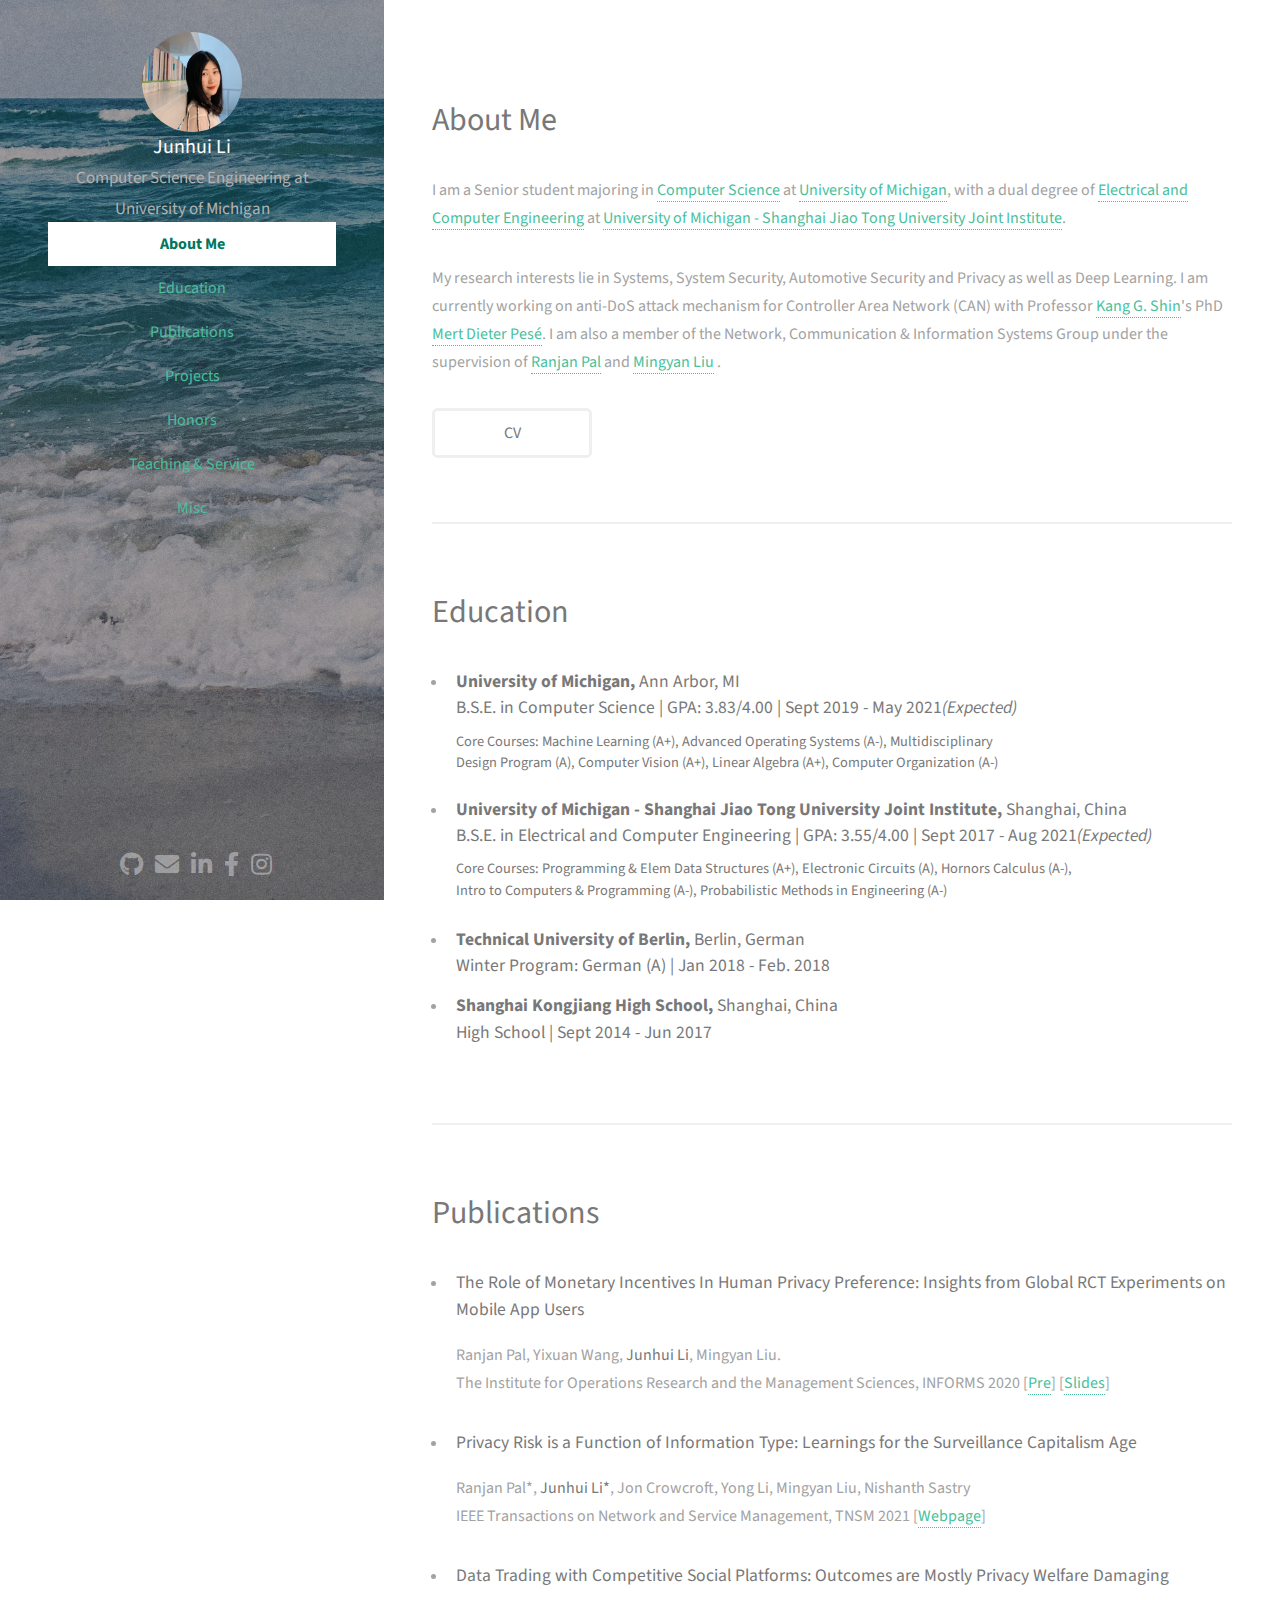
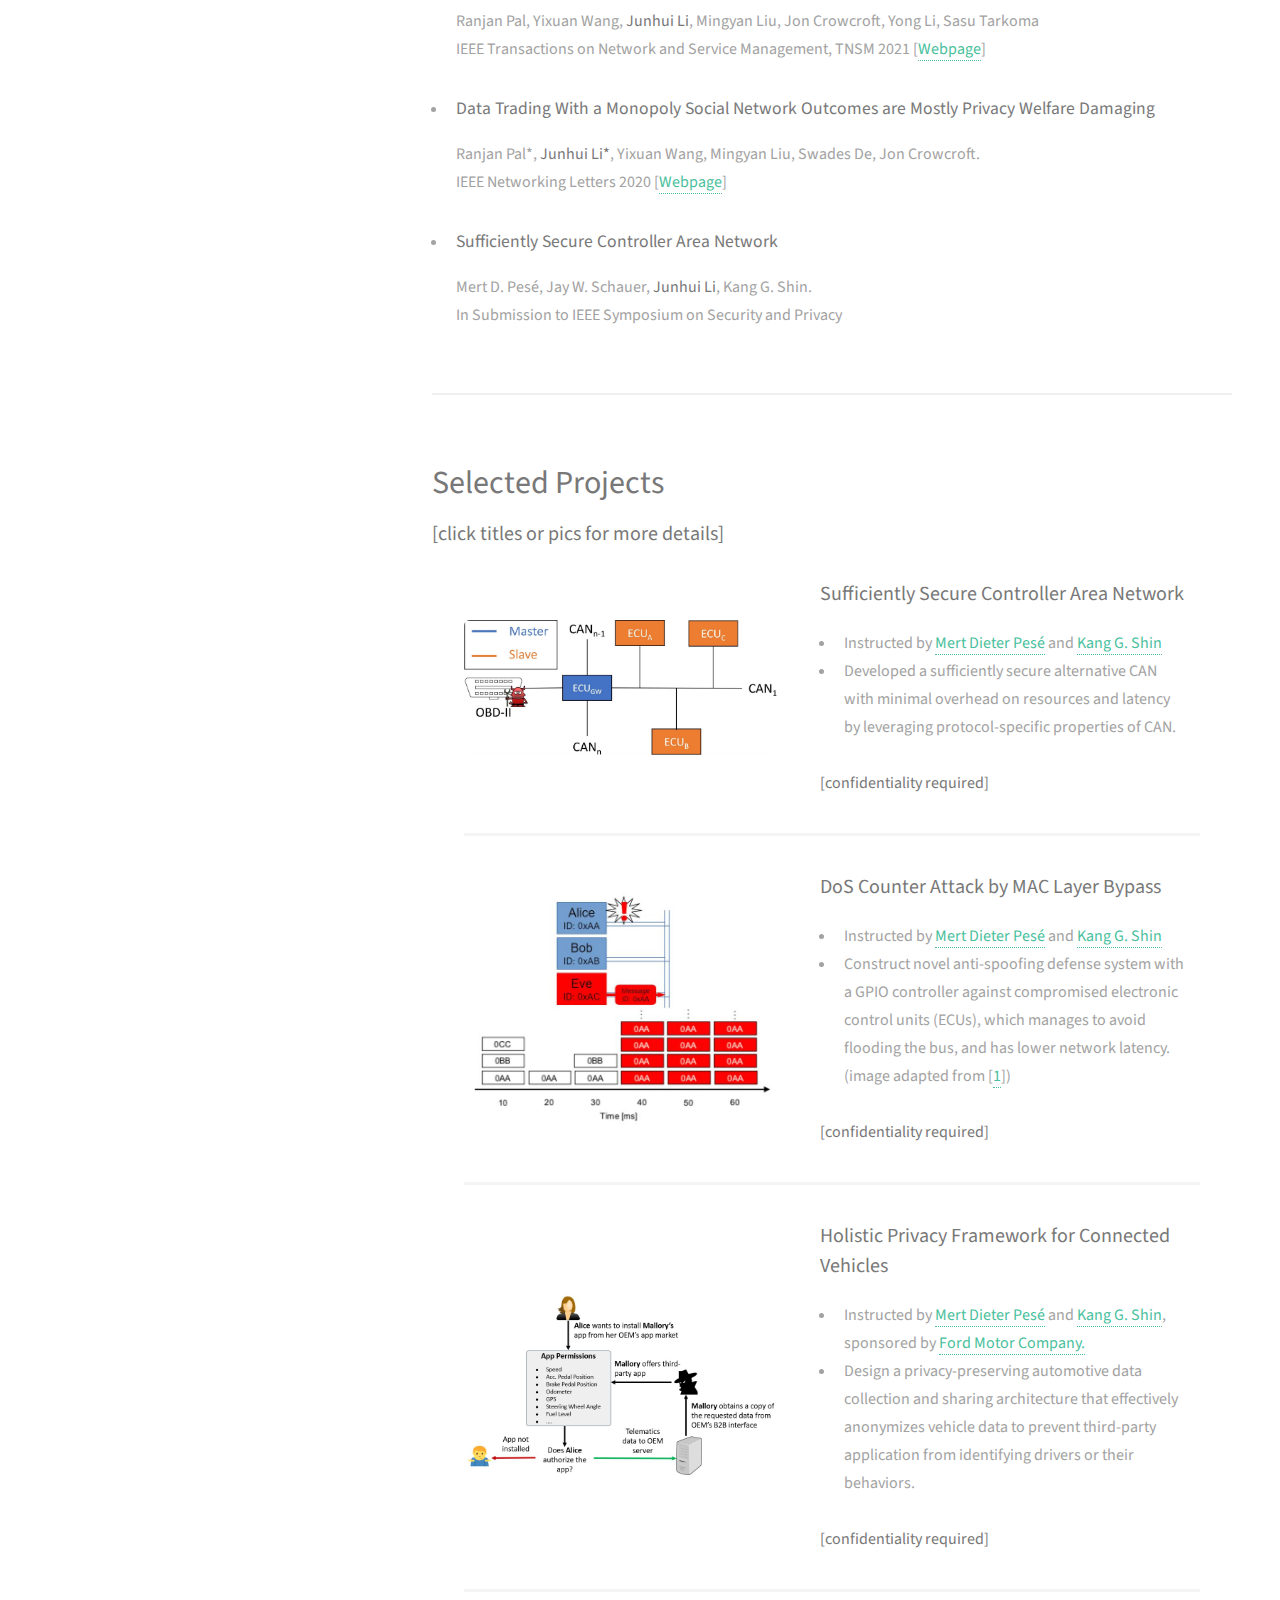
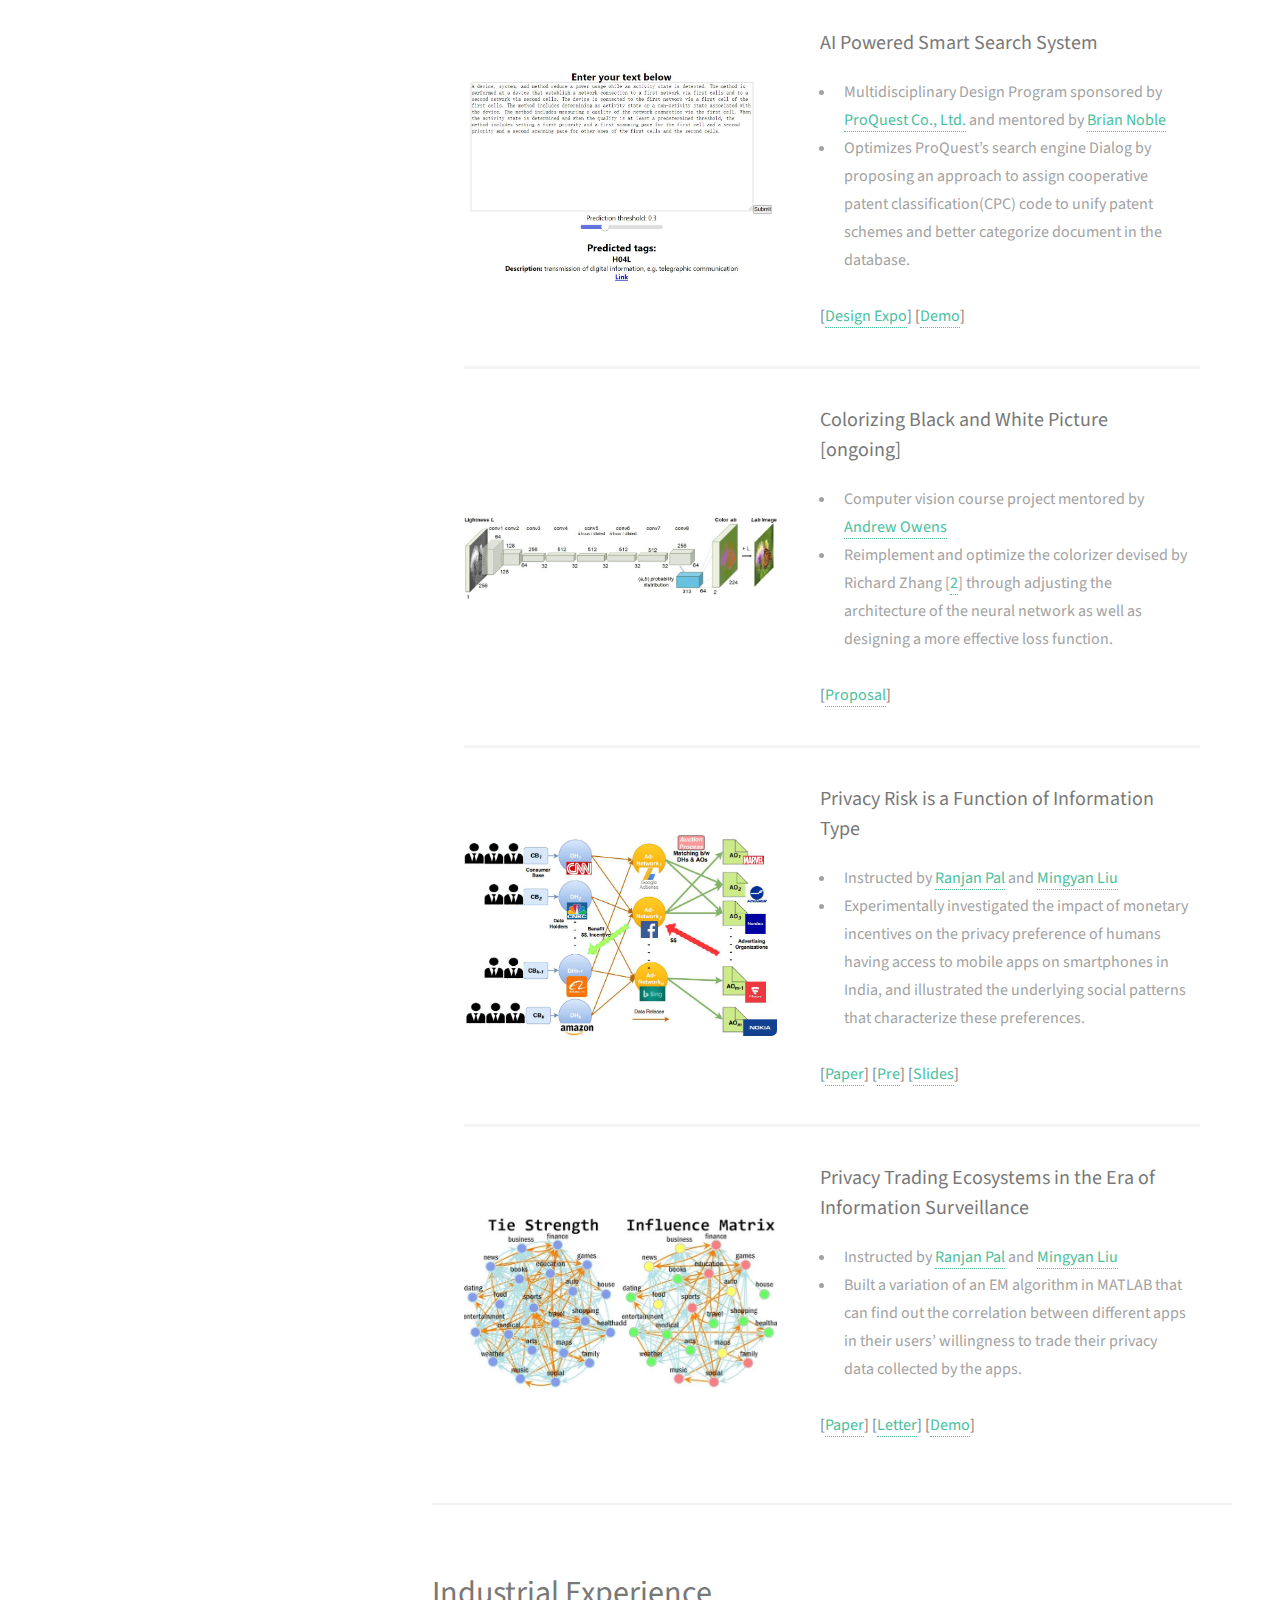
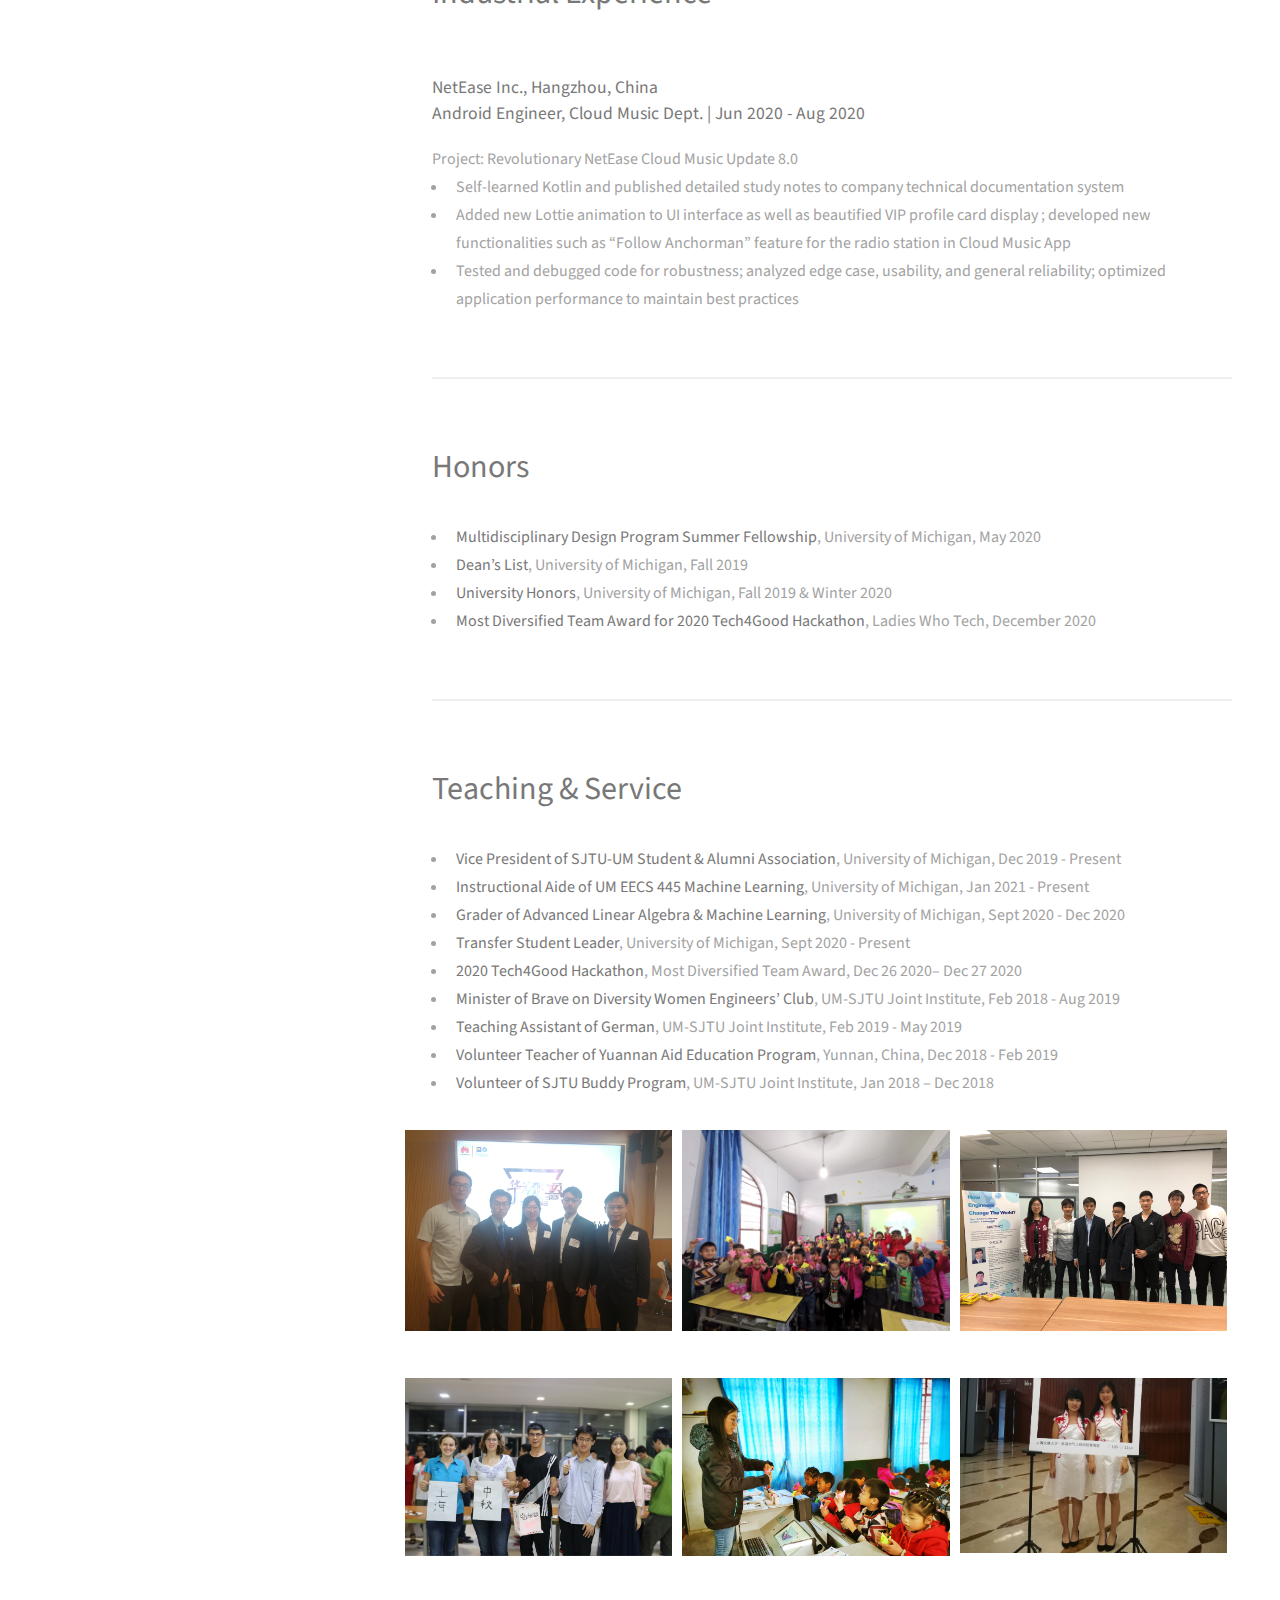
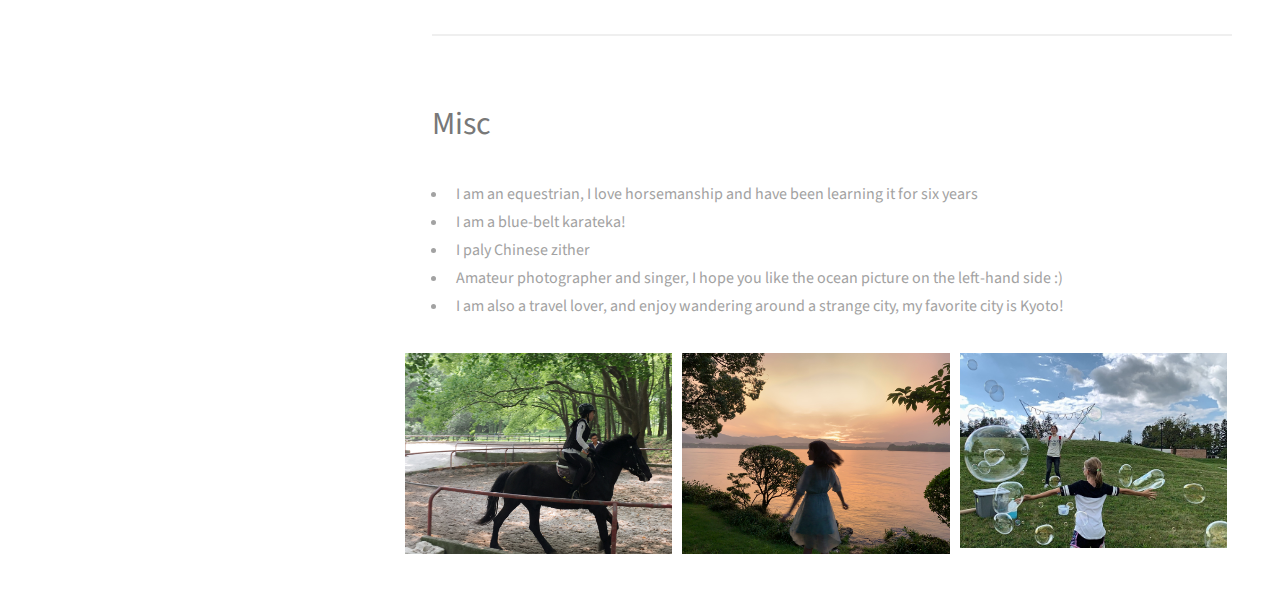
==== index.html @ ce3d620a "updated status" ====
<!DOCTYPE HTML>
<!--
	Strata by HTML5 UP
	html5up.net | @ajlkn
	Free for personal and commercial use under the CCA 3.0 license (html5up.net/license)
-->
<html xmlns="http://www.w3.org/1999/html" xmlns="http://www.w3.org/1999/html" xmlns="http://www.w3.org/1999/html">
<head>
    <title>Junhui Li</title>
    <meta charset="utf-8"/>
    <meta name="viewport" content="width=device-width, initial-scale=1, user-scalable=no"/>
    <link rel="stylesheet" href="assets/css/main.css"/>
    <link rel="icon" href="images/UM2.png">

</head>
<body class="is-preload">

<header id="header">
    <div class="inner" align="center">
        <!--        <img src="images/me.jpg" alt="" class="image avatar"/></a>-->
        <img src="images/me3.JPG" alt="Avatar" class="avatar"/></a>
        <h1 align="center"><br><strong>Junhui Li</strong></br>
            <p align="center" style="font-size:17px"><br>Computer Science Engineering</br>
                at University of Michigan</p><h6></h6>
        </h1>
        <nav id="nav">
            <ul>
                <!--TODO: may delete the first element -->
                <li><a id=""></a></li>
                <li><a href="#one">About Me</a></li>
                <li><a href="#edu">Education</a></li>
                <li><a href="#pub">Publications</a></li>
                <li><a href="#two">Projects</a></li>
                <li><a href="#honors">Honors</a></li>
                <li><a href="#positions">Teaching & Service</a></li>
                <li><a href="#misc">Misc</a></li>
                <!--                <li><a href=""></a></li>-->
            </ul>
        </nav>
    </div>
    <footer id="footer">
        <div class="inner">
            <ul class="icons">
                <h6></h6>
                <!--                <li><a href="#" class="icon brands fa-twitter"><span class="label">Twitter</span></a></li>-->
                <li><a href="https://github.com/OpheliaLjh" target="_blank" class="icon brands fa-github"><span class="label">Github</span></a></li>
                <!--                <li><a href="https://www.instagram.com/liophelia/" class="icon brands fa-dribbble"><span class="label">Dribbble</span></a></li>-->
                <li><a href="mailto: opheelia@umich.edu" target="_blank" class="icon solid fa-envelope"><span class="label">Email</span></a></li>
                <li><a href="https://www.linkedin.com/in/junhui-li-66277a194/" target="_blank" class="icon brands fa-linkedin-in"><span class="label">LinkedIn</span></a></li>
                <li><a href="https://www.facebook.com/junhui.li.127" target="_blank" class="icon brands fa-facebook-f"><span class="label">Facebook</span></a></li>
                <li><a href="https://www.instagram.com/liophelia/" target="_blank" class="icon brands fa-instagram"><span class="label">Instagram</span></a></li>
            </ul>
        </div>
    </footer>
</header>

<!-- Main -->
<div id="main">

    <!-- One -->
    <section id="one">
        <header class="major">
            <h2>About Me<br/></h2>
        </header>
        I am a Senior student majoring in <a
            href="https://cse.engin.umich.edu/academics/undergraduate/computer-science-eng/" target="_blank">Computer Science</a>
        at <a href="https://umich.edu/" target="_blank">University of Michigan</a>, with a dual degree of <a
            href="https://www.ji.sjtu.edu.cn/academics/undergraduate-program/" target="_blank">Electrical and Computer Engineering</a>
        at <a href="http://en.sjtu.edu.cn/" target="_blank">University of Michigan - Shanghai Jiao Tong University Joint Institute</a>.

        <p>
        <p>My research interests lie in Systems, System Security, Automotive Security and Privacy as well as Deep Learning. I am currently working
            on anti-DoS attack mechanism for Controller Area Network (CAN) with Professor
            <a href="https://web.eecs.umich.edu/~kgshin/" target="_blank">Kang G. Shin</a>'s PhD
            <a href="https://web.eecs.umich.edu/~mpese/" target="_blank">Mert Dieter Pesé</a>. I am also a member of the Network,
            Communication & Information Systems Group
            under the supervision of <a href="https://sites.google.com/umich.edu/ranjanswebspace/home" target="_blank"> Ranjan Pal</a>
            and <a href="https://liu.engin.umich.edu/" target="_blank">Mingyan Liu</a> .
        </p>

        <ul class="actions">
            <li><a href="images/CV2.pdf" target="_blank" class="button">CV</a></li>
        </ul>
    </section>


    <!-- Education -->
    <section id="edu">
        <header class="major">
            <h2>Education<br/></h2>
            <div class="row">
                <div class="col-6 col-12-xsmall">
                    <!--                    <h3>Education</h3>-->
                    <ul>
                        <li>
                            <h4>
                                <nobr><b><span style="font-weight: bold;">University of Michigan,</span>
                                    Ann Arbor, MI</b></nobr>
                                <nobr>B.S.E. in Computer Science | GPA: 3.83/4.00 | Sept 2019 - May
                                    2021<i>(Expected)</i></nobr>
                            </h4>
                            <p>
                                <nobr><b>Core Courses: Machine Learning (A+), Advanced Operating Systems (A-), Multidisciplinary</b></nobr>
                                <nobr><b>Design Program (A), Computer Vision (A+), Linear Algebra (A+), Computer Organization (A-)</b>
                                </nobr>
                            </p>

                        </li>

                        <li>
                            <h4>
                                <nobr><b>
                                    <span style="font-weight: bold;">University of Michigan - Shanghai Jiao Tong University Joint Institute,</span>
                                    Shanghai,
                                    China</b>
                                </nobr>
                                <nobr>B.S.E. in Electrical and Computer Engineering | GPA: 3.55/4.00 | Sept 2017 - Aug
                                    2021<i>(Expected)</i></nobr>
                            </h4>
                            <p>
                                <nobr><b>Core Courses: Programming & Elem Data Structures (A+), Electronic Circuits (A),
                                    Hornors Calculus (A-),</b>
                                </nobr>
                                <nobr><b>Intro to Computers & Programming (A-), Probabilistic Methods in Engineering (A-)</b>
                                </nobr>
                            </p>
                            <p>
                        </li>

                        <li>
                            <h4>
                                <nobr><b>
                                    <span style="font-weight: bold;">Technical University of Berlin,</span>
                                    Berlin, German</b></nobr>
                                <nobr>Winter Program: German (A) | Jan 2018 - Feb. 2018</nobr>
                            </h4>
                            <p>
                        </li>

                        <li>
                            <h4>
                                <nobr><b>
                                    <span style="font-weight: bold;">Shanghai Kongjiang High School,</span>
                                    Shanghai, China</b></nobr>
                                <nobr>High School | Sept 2014 - Jun 2017</nobr>
                            </h4>
                            <p>
                        </li>
                    </ul>
                </div>
            </div>
        </header>
    </section>

    <section id="pub">
        <header class="major">
            <h2>Publications<br/></h2>
        </header>
        <ul>
            <li><h4>The Role of Monetary Incentives In Human Privacy Preference: Insights from Global RCT Experiments on
                Mobile App Users</h4>
                <!--TODO: 移掉多余的空行-->
                <p>Ranjan Pal, Yixuan Wang, <b>Junhui Li</b>, Mingyan Liu.</br>
                    <!--TODO: 确保这里的视频正常显示-->
                    The Institute for Operations Research and the Management Sciences, INFORMS 2020 [<a
                            href="images/INFORMS.mp4" target="_blank">Pre</a>] [<a href="images/Inform_demo.pdf" target="_blank">Slides</a>]
                </p>
            </li>

            <li><h4>Privacy Risk is a Function of Information Type: Learnings for the Surveillance Capitalism Age</h4>
                <p>
                    Ranjan Pal*, <b>Junhui Li*</b>, Jon Crowcroft, Yong Li, Mingyan Liu, Nishanth Sastry</br>
                    <!--TODO: 确保此处pdf正常显示-->
                    IEEE Transactions on Network and Service Management, TNSM 2021 [<a
                        href="https://ieeexplore.ieee.org/document/9306899" target="_blank">Webpage</a>]
                </p>
            </li>

            <li><h4>Data Trading with Competitive Social Platforms: Outcomes are Mostly Privacy Welfare Damaging</h4>
                <p>Ranjan Pal, Yixuan Wang, <b>Junhui Li</b>, Mingyan Liu, Jon Crowcroft, Yong Li, Sasu Tarkoma</br>
                    IEEE Transactions on Network and Service Management, TNSM 2021 [<a
                            href="https://ieeexplore.ieee.org/document/9286526" target="_blank">Webpage</a>]
                </p>
            </li>

            <li><h4>Data Trading With a Monopoly Social Network Outcomes are Mostly Privacy Welfare Damaging</h4>
                <p>Ranjan Pal*, <b>Junhui Li*</b>, Yixuan Wang, Mingyan Liu, Swades De, Jon Crowcroft.</br>
                    IEEE Networking Letters 2020 [<a href="https://ieeexplore.ieee.org/document/9226444" target="_blank">Webpage</a>]
                </p>
            </li>
            <li><h4>Sufficiently Secure Controller Area Network</h4>
                <p>
                    Mert D. Pesé, Jay W. Schauer, <b>Junhui Li</b>, Kang G. Shin.</br>
                    In Submission to IEEE Symposium on Security and Privacy
                </p>
            </li>

<!--            <li><h4>Social Data Trading is Privacy Welfare Damaging</h4>-->
<!--                <p>-->
<!--                    Ranjan Pal, Yixuan Wang, <b>Junhui Li</b>, Mingyan Liu, Jon Crowcroft, Yong Li, Sasu Tarkoma</br>-->
<!--                    &lt;!&ndash;TODO: 确保此处pdf正常显示&ndash;&gt;-->
<!--                    In Submission to IEEE Transactions on Network and Service Management, TNSM 2021 [<a-->
<!--                        href="images/TNSM2.pdf" target="_blank">PDF</a>]-->
<!--                </p>-->
<!--            </li>-->
        </ul>
    </section>

    <section id="two">

        <header class="major">
            <h2>Selected Projects</h2>
            <p><strong><big>[click titles or pics for more details]</big></strong></p>
        </header>


        <div class="container">
            <div class="features">

                <article data-aos="zoom-in" data-aos-duration="700">
                    <a  class="image" target="_self"><img src="images/S2-CAN3.jpg" alt="" /></a>
                    <div class="inner">
                        <h3>Sufficiently Secure Controller Area Network</h3>
                        <!--                        <p>Implemented a simplified Instagram clone with client-side dynamic pages and SQL database. Built the main index page using client-side dynamic pages and a REST API, while other interactive pages with server-side dynamic pages. </p>-->
                        <ul>
                            <li>Instructed by <a href="https://web.eecs.umich.edu/~mpese/" target="_blank">Mert Dieter Pesé</a> and
                                <a href="https://web.eecs.umich.edu/~kgshin/" target="_blank">Kang G. Shin</a></li>
                            <li>Developed a sufficiently secure alternative CAN with minimal
                                overhead on resources and latency by leveraging protocol-specific properties of CAN.
                            </li>
                        </ul>
                        </br>
                        <b>[confidentiality required]</b>
                    </div>
                </article>


                <article data-aos="zoom-in" data-aos-duration="700">
                    <a  class="image" target="_self"><img src="images/MichiCAN5.jpg" alt="" /></a>
                    <div class="inner">
                        <h3>DoS Counter Attack by MAC Layer Bypass</h3>
                        <ul>
                            <li>Instructed by <a href="https://web.eecs.umich.edu/~mpese/" target="_blank">Mert Dieter Pesé</a> and
                                <a href="https://web.eecs.umich.edu/~kgshin/" target="_blank">Kang G. Shin</a></li>
                            <li>Construct novel anti-spoofing defense system with a GPIO controller against compromised
                                electronic control units (ECUs), which manages to avoid flooding the bus,
                                and has lower network latency. (image adapted from [<a href="https://www.researchgate.net/publication/339477179_Normal_and_Malicious_Sliding_Windows_Similarity_Analysis_Method_for_Fast_and_Accurate_IDS_Against_DoS_Attacks_on_In-Vehicle_Networks"
                                                                                       target="_blank">1</a>])
                            </li>
                        </ul>
                        </br>
                        <b>[confidentiality required]</b>
                    </div>
                </article>


                <article data-aos="zoom-in" data-aos-duration="700">
                    <a  class="image" target="_self"><img src="images/PRICAR.jpg" alt="" /></a>
                    <div class="inner">
                        <h3>Holistic Privacy Framework for Connected Vehicles</h3>
                        <ul>
                            <li>Instructed by <a href="https://web.eecs.umich.edu/~mpese/" target="_blank">Mert Dieter Pesé</a> and
                                <a href="https://web.eecs.umich.edu/~kgshin/" target="_blank">Kang G. Shin</a>, sponsored by
                                <a href="https://www.ford.com/" target="_blank">Ford Motor Company.</a></li>
                            <li>Design a privacy-preserving  automotive data collection and sharing architecture that effectively
                                anonymizes vehicle data to prevent third-party application from identifying drivers or their behaviors.
                            </li>
                        </ul>
                        </br>
                        <b>[confidentiality required]</b>
                    </div>
                </article>

                <article data-aos="zoom-in" data-aos-duration="700">
                    <a href="projects/MDP" class="image" target="_self"><img src="images/MDP.jpg" alt="" /></a>
                    <div class="inner">
                        <a href="projects/MDP" target="_self"><h3>AI Powered Smart Search System</h3></a>
                        <ul>
                            <li> Multidisciplinary Design Program sponsored by <a href="https://www.proquest.com/" target="_blank">
                                ProQuest Co., Ltd.</a> and mentored by
                                <a href="https://bnoble.engin.umich.edu/" target="_blank">Brian Noble</a></li>
                            <li>Optimizes ProQuest’s search engine Dialog by proposing an approach to assign cooperative
                                patent classification(CPC) code to unify patent schemes and better categorize document in
                                the database.
                            </li>
                        </ul>
                        </br>
                        <b>[<a href="images/Design%20Expo.pdf" target="_blank">Design Expo</a>] [<a href="https://youtu.be/MNM5avmUQxQ" target="_blank">Demo</a>]</b>
                    </div>
                </article>

                <article data-aos="zoom-in" data-aos-duration="700">
                    <a class="image" target="_self"><img src="images/Colorizer3.jpg" alt="" /></a>
                    <div class="inner">
                        <h3>Colorizing Black and White Picture [ongoing]</h3>
                        <ul>
                            <li> Computer vision course project mentored by
                                <a href="https://andrewowens.com/" target="_blank">Andrew Owens</a></li>
                            <li>Reimplement and optimize the colorizer devised by Richard Zhang [<a href="https://richzhang.github.io/colorization/" target="_blank">2</a>] through adjusting the architecture
                                of the neural network as well as designing a more effective loss function.
                            </li>
                        </ul>
                        </br>
                        <b>[<a href="images/EECS%20442_Proposal_Colorizing_black_and_white_picture.pdf" target="_blank">Proposal</a>]</b>
                    </div>
                </article>

                <article data-aos="zoom-in" data-aos-duration="700">
                    <!--                    TODO:determine target="_self" or "_blank"-->
                    <a href="projects/privacy" class="image" target="_self"><img src="images/TNSM2.jpg" alt="" /></a>
                    <div class="inner">
                        <a href="projects/privacy" target="_self"><h3>Privacy Risk is a Function of Information Type</h3></a>
                        <ul>
                            <li>Instructed by <a href="https://sites.google.com/umich.edu/ranjanswebspace/home" target="_blank"> Ranjan Pal</a>
                                and <a href="https://liu.engin.umich.edu/" target="_blank">Mingyan Liu</a></li>
                            <li> Experimentally investigated the impact of monetary incentives on the privacy preference of
                                humans having access to mobile apps on smartphones in India, and illustrated the underlying
                                social patterns that characterize these preferences.
                            </li>
                        </ul>
                        </br>
                        <b>[<a href="images/TNSM.pdf" target="_blank">Paper</a>] [<a href="https://youtu.be/eVjRYmhSplk" target="_blank">Pre</a>]
                            [<a href="images/Inform_demo.pdf" target="_blank">Slides</a>]</b>

                    </div>
                </article>

                <article data-aos="zoom-in" data-aos-duration="700">
                    <!--                    TODO:determine target="_self" or "_blank"-->
                    <a href="projects/EM" class="image" target="_self"><img src="images/EM3.jpg" alt="" /></a>
                    <div class="inner">
                        <a href="projects/EM" target="_self"><h3>Privacy Trading Ecosystems in the Era of Information Surveillance</h3></a>
                        <ul>
                            <li>Instructed by <a href="https://sites.google.com/umich.edu/ranjanswebspace/home" target="_blank"> Ranjan
                                Pal</a>
                                and <a href="https://liu.engin.umich.edu/" target="_blank">Mingyan Liu</a></li>
                            <li>
                                Built a variation of an EM algorithm in MATLAB that
                                can find out the correlation between different apps in their users’
                                willingness to trade their privacy data collected by the apps.
                            </li>
                        </ul>
                        </br>
                        <b>[<a href="https://ieeexplore.ieee.org/document/9286526" target="_blank">Paper</a>]
                            [<a href="https://ieeexplore.ieee.org/document/9226444" target="_blank">Letter</a>] [<a href="https://youtu.be/xsVhel3Ta8Y" target="_blank">Demo</a>]</b>
                    </div>
                </article>

                </article>


            </div>
        </div>
    </section>



    <!--    &lt;!&ndash; Two &ndash;&gt;-->
    <!--    <section id="three">-->
    <!--        <header class="major">-->
    <!--            <h2>Selected Projects</h2>-->
    <!--            <h7></h7>-->
    <!--            <p><strong><big>[click titles to see more details]</big></strong></p>-->
    <!--        </header>-->


    <!--        <div class="row">-->
    <!--            <article class="work-item">-->
    <!--                <img src="images/S2-CAN3.JPG" alt="" class="small-img">-->
    <!--                <div class="a-inner">-->
    <!--                    <h3>Sufficiently Secure Controller Area Network</h3>-->
    <!--                    <ul>-->
    <!--                        <li>Instructed by <a href="https://web.eecs.umich.edu/~mpese/" target="_blank">Mert Dieter Pesé</a> and-->
    <!--                            <a href="https://web.eecs.umich.edu/~kgshin/" target="_blank">Kang G. Shin</a></li>-->
    <!--                        <li>Developed a sufficiently secure alternative CAN with minimal-->
    <!--                            overhead on resources and latency by leveraging protocol-specific properties of CAN.-->
    <!--                            <b>[confidentiality required]</b>-->
    <!--                        </li>-->
    <!--                    </ul>-->

    <!--                </div>-->
    <!--            </article>-->

    <!--            <article class="col-12 col-12-xsmall work-item">-->
    <!--                <img src="images/MichiCAN4.JPG" alt="" class="small-img"/>-->
    <!--                <div class="a-inner">-->
    <!--                    <h3>DoS Counter Attack by MAC Layer Bypass</h3>-->
    <!--                    <ul>-->
    <!--                        <li>Instructed by <a href="https://web.eecs.umich.edu/~mpese/">Mert Dieter Pesé</a> and-->
    <!--                            <a href="https://web.eecs.umich.edu/~kgshin/">Kang G. Shin</a></li>-->
    <!--                        <li>Construct novel anti-spoofing defense system with a GPIO controller against compromised-->
    <!--                            electronic control units (ECUs), which manages to avoid flooding the bus,-->
    <!--                            and has lower network latency. (image adapted from <a href="images/Citation.pdf">[1]</a>)-->
    <!--                            <b>[confidentiality required]</b>-->
    <!--                        </li>-->
    <!--                    </ul>-->

    <!--                </div>-->
    <!--            </article>-->
    <!--            <article class="col-12 col-12-xsmall work-item">-->
    <!--                <img src="images/PRICAR.JPG" alt="" class="small-img"/>-->
    <!--                <div class="a-inner">-->
    <!--                    <h3>Holistic Privacy Framework for Connected Vehicles</h3>-->
    <!--                    <ul>-->
    <!--                        <li>Instructed by <a href="https://web.eecs.umich.edu/~mpese/" target="_blank">Mert Dieter Pesé</a> and-->
    <!--                            <a href="https://web.eecs.umich.edu/~kgshin/" target="_blank">Kang G. Shin</a>, sponsored by-->
    <!--                            <a href="https://www.ford.com/" target="_blank">Ford Motor Company.</a></li>-->
    <!--                        <li>Design a EM-preserving  automotive data collection and sharing architecture that effectively-->
    <!--                            anonymizes vehicle data to prevent third-party application from identifying drivers or their behaviors.-->
    <!--                            <b>[confidentiality required]</b>-->
    <!--                        </li>-->
    <!--                    </ul>-->
    <!--                </div>-->
    <!--            </article>-->


    <!--            <article class="col-12 col-12-xsmall work-item">-->
    <!--                &lt;!&ndash;TODO:put in proquest demo photo and video&ndash;&gt;-->
    <!--                <a href="projects/EM" class="image fit thumb"><img src="images/MDP.JPG" alt="" class="small-img"></a>-->
    <!--                <div class="a-inner">-->
    <!--                    <h3>AI Powered Smart Search System</h3>-->
    <!--                    <ul>-->
    <!--                        <li> Multidisciplinary Design Program sponsored by <a href="https://www.proquest.com/" target="_blank">-->
    <!--                            ProQuest Co., Ltd.</a> and mentored by-->
    <!--                            <a href="https://bnoble.engin.umich.edu/" target="_blank">Brian Noble</a></li>-->
    <!--                        <li>Optimizes ProQuest’s search engine Dialog by proposing an approach to assign cooperative-->
    <!--                            patent classification(CPC) code to unify patent schemes and better categorize document in-->
    <!--                            the database.-->
    <!--                        </li>-->
    <!--                    </ul>-->
    <!--                </div>-->
    <!--            </article>-->

    <!--            <article class="col-12 col-12-xsmall work-item">-->
    <!--                <img src="images/TNSM2.jpg" alt="" class="small-img"/>-->
    <!--&lt;!&ndash;                <a href="projects/EM" class="image fit thumb"><img src="images/TNSM2.jpg" alt="" /></a>&ndash;&gt;-->

    <!--                <div class="a-inner">-->
    <!--                    <a href="projects/EM" class="small-img" target="_self"><h3>Privacy Risk is a Function of Information Type</h3></a>-->
    <!--                    <ul>-->
    <!--                        <li>Instructed by <a href="https://sites.google.com/umich.edu/ranjanswebspace/home" target="_blank"> Ranjan Pal</a>-->
    <!--                            and <a href="https://liu.engin.umich.edu/" target="_blank">Mingyan Liu</a></li>-->
    <!--                        <li> Experimentally investigated the impact of monetary incentives on human preference-->
    <!--                            for digital EM trade, and illustrated the underlying social patterns that-->
    <!--                            characterize these preferences.-->
    <!--                        </li>-->
    <!--                    </ul>-->
    <!--                </div>-->
    <!--            </article>-->

    <!--            <article class="col-12 col-12-xsmall work-item">-->
    <!--                &lt;!&ndash;   TODO:这里怎么点开图片以后可以播放视频？？？？    &ndash;&gt;-->
    <!--                <img src="images/EM3.jpg" alt="" class="video"/>-->
    <!--                <div class="a-inner">-->
    <!--                    <h3>Privacy Trading Ecosystems in the Era of Information Surveillance</h3>-->
    <!--                    <ul>-->
    <!--                        <li>Instructed by <a href="https://sites.google.com/umich.edu/ranjanswebspace/home" target="_blank"> Ranjan-->
    <!--                            Pal</a>-->
    <!--                            and <a href="https://liu.engin.umich.edu/" target="_blank">Mingyan Liu</a></li>-->
    <!--                        <li>-->
    <!--                            Built a variation of an EM algorithm in MATLAB that-->
    <!--                            can find out the correlation between different apps in their users’-->
    <!--                            willingness to trade their EM data collected by the apps.-->
    <!--                        </li>-->
    <!--                    </ul>-->
    <!--                </div>-->

    <!--            </article>-->

    <!--        </div>-->
    <!--&lt;!&ndash;        <ul class="actions">&ndash;&gt;-->
    <!--&lt;!&ndash;            <li><a href="#" class="button">Full Portfolio</a></li>&ndash;&gt;-->
    <!--&lt;!&ndash;        </ul>&ndash;&gt;-->
    <!--    </section>-->

    <!-- One -->
    <section id="intern">
        <header class="major">
            <h2>Industrial Experience<br/></h2>
        </header>
        <h4>
            <!--TODO: 加一个netease logo？         -->
            <br><b>NetEase Inc., Hangzhou, China</b></br>
            <nobr>Android Engineer, Cloud Music Dept. | Jun 2020 - Aug 2020</nobr>
        </h4>
        Project: Revolutionary NetEase Cloud Music Update 8.0
        <ul>
            <li>
                Self-learned Kotlin and published detailed study notes to company technical documentation system
            </li>
            <li>Added new Lottie animation to UI interface as well as beautified VIP profile card display ;
                developed new functionalities such as “Follow Anchorman” feature for the radio station in Cloud
                Music App
            </li>
            <li>
                Tested and debugged code for robustness; analyzed edge case, usability, and general reliability;
                optimized application performance to maintain best practices
            </li>

        </ul>
    </section>

    <section id="honors">
        <header class="major">
            <h2>Honors</h2>
        </header>
        <ul>
            <li><b>Multidisciplinary Design Program Summer Fellowship</b>, University of Michigan, May 2020</li>
            <li><b>Dean’s List</b>, University of Michigan, Fall 2019</li>
            <li><b>University Honors</b>, University of Michigan, Fall 2019 & Winter 2020</li>
            <li><b>Most Diversified Team Award for 2020 Tech4Good Hackathon</b>, Ladies Who Tech, December 2020</li>
        </ul>
    </section>


    <section id="positions">
        <header class="major">
            <h2>Teaching & Service<br/></h2>
        </header>
        <ul>
            <li><b>Vice President of SJTU-UM Student & Alumni Association</b>, University of Michigan, Dec 2019 -
                Present
            </li>
            <li><b>Instructional Aide of UM EECS 445 Machine Learning</b>, University of Michigan, Jan 2021 - Present
            </li>
            <li><b>Grader of Advanced Linear Algebra & Machine Learning</b>, University of Michigan, Sept 2020 - Dec 2020
            </li>
            <li><b>Transfer Student Leader</b>, University of Michigan, Sept 2020 - Present</li>
            <li><b>2020 Tech4Good Hackathon</b>, Most Diversified Team Award, Dec 26 2020– Dec 27 2020</li>
            <li><b>Minister of Brave on Diversity Women Engineers’ Club</b>, UM-SJTU Joint Institute, Feb 2018 - Aug
                2019
            </li>
            <li><b>Teaching Assistant of German</b>, UM-SJTU Joint Institute, Feb 2019 - May 2019</li>
            <li><b>Volunteer Teacher of Yuannan Aid Education Program</b>, Yunnan, China, Dec 2018 - Feb 2019</li>
            <li><b>Volunteer of SJTU Buddy Program</b>, UM-SJTU Joint Institute, Jan 2018 – Dec 2018</li>
        </ul>

        <br>
        <div class="row">
            <div class="column">
                <img src="images/huawei.png" alt="Snow" style="width:100%">
            </div>
            <div class="column">
                <img src="images/yunnan.png" alt="Forest" style="width:100%">
            </div>
            <div class="column">
                <img src="images/bond.png" alt="Mountains" style="width:100%">
            </div>
        </div>

        <br>
        <div class="row">
            <div class="column">
                <img src="images/shetuan.jpg" alt="Snow" style="width:100%">
            </div>
            <div class="column">
                <img src="images/yunnan2.jpg" alt="Forest" style="width:100%">
            </div>
            <div class="column">
                <img src="images/miyuan.JPG" alt="Mountains" style="width:100%">
            </div>
        </div>

        <!--        <img src="pic_trulli.jpg" alt="Trulli" width="500" height="333">-->


    </section>




    <section id="misc">
        <header class="major">
            <h2>Misc<br/></h2>
        </header>
        <ul>
            <li>I am an equestrian, I love horsemanship and have been learning it for six years</li>
            <li>I am a blue-belt karateka!</li>
            <li>I paly Chinese zither</li>
            <li>Amateur photographer and singer, I hope you like the ocean picture on the left-hand side :)</li>
            <li>I am also a travel lover, and enjoy wandering around a strange city, my favorite city is Kyoto!</li>
        </ul>


        <br>
        <div class="row">
            <div class="column">
                <img src="images/horse.jpg" alt="Snow" style="width:100%">
            </div>
            <div class="column">
                <img src="images/travel.png" alt="Forest" style="width:100%">
            </div>
            <div class="column">
                <img src="images/photograph2.png" alt="Mountains" style="width:100%">
            </div>
        </div>
    </section>

    <!-- Three -->
    <!--    <section id="three">-->
    <!--        <h2>Get In Touch</h2>-->
    <!--        <p>Please feel free to reach me for a further conversation :)</p>-->
    <!--        <div class="row">-->
    <!--            <div class="col-8 col-12-small">-->
    <!--                <form method="post" action="#">-->
    <!--                    <div class="row gtr-uniform gtr-50">-->
    <!--                        <div class="col-6 col-12-xsmall"><input type="text" name="name" id="name" placeholder="Name"/>-->
    <!--                        </div>-->
    <!--                        <div class="col-6 col-12-xsmall"><input type="email" name="email" id="email"-->
    <!--                                                                placeholder="Email"/></div>-->
    <!--                        <div class="col-12"><textarea name="message" id="message" placeholder="Message"-->
    <!--                                                      rows="4"></textarea></div>-->
    <!--                    </div>-->
    <!--                </form>-->
    <!--                <ul class="actions">-->
    <!--                    <li><input type="submit" value="Send Message"/></li>-->
    <!--                </ul>-->
    <!--            </div>-->
    <!--            <div class="col-4 col-12-small">-->
    <!--                <ul class="labeled-icons">-->
    <!--                    <li>-->
    <!--                        <h3 class="icon solid fa-home"><span class="label">Address</span></h3>-->
    <!--                        1760 Broadway Street,<br/>-->
    <!--                        Ann Arbor, MI, 48105<br/>-->
    <!--                        United States-->
    <!--                    </li>-->
    <!--                    <li>-->
    <!--                        <h3 class="icon solid fa-mobile-alt"><span class="label">Phone</span></h3>-->
    <!--                        734-882-9191-->
    <!--                    </li>-->
    <!--                    <li>-->
    <!--                        <h3 class="icon solid fa-envelope"><span class="label">Email</span></h3>-->
    <!--                        <a href="#">opheelia@umich.edu</a>-->
    <!--                    </li>-->
    <!--                </ul>-->
    <!--            </div>-->
    <!--        </div>-->
    <!--    </section>-->




</div>

<div class="cover">
    <img src="" alt="" class="img-box" >
    <div class="close"> × </div>
</div>
<div class="cover2">
    <video src="images/EM.mp4" controls muted autoplay></video>
    <div class="close2"> × </div>
</div>

<!-- Scripts -->
<script src="assets/js/jquery.min.js"></script>
<script src="assets/js/scrollex.min.js"></script>
<script src="assets/js/scrolly.min.js"></script>
<script src="assets/js/browser.min.js"></script>
<script src="assets/js/util.js"></script>
<script src="assets/js/main.js"></script>

<!--additional-->
<script src="assets/js/jquery.scrollex.min.js"></script>
<script src="assets/js/jquery.scrolly.min.js"></script>


<script>
    var imgs = document.querySelectorAll(".small-img");
    var imgBox = document.querySelector(".img-box");
    imgs.forEach(function (ele) {
        ele.onclick = function () {
            $(".cover").show();
            imgBox.src = this.src;
        }
    });
    $(".close").click(function () {
        $(".cover").hide();
    });
    $(".video").click(function () {
        $(".cover2").show();
    });
    $(".close2").click(function () {
        $(".cover2").hide();
    });
</script>


</body>
</html>
---- assets/css/main.css ----
@import url("fontawesome-all.min.css");
@import url("https://fonts.googleapis.com/css?family=Source+Sans+Pro:400,400italic");

/*
	Strata by HTML5 UP
	html5up.net | @ajlkn
	Free for personal and commercial use under the CCA 3.0 license (html5up.net/license)
*/

html, body, div, span, applet, object,
iframe, h1, h2, h3, h4, h5, h6, p, blockquote,
pre, a, abbr, acronym, address, big, cite,
code, del, dfn, em, img, ins, kbd, q, s, samp,
small, strike, strong, sub, sup, tt, var, b,
u, i, center, dl, dt, dd, ol, ul, li, fieldset,
form, label, legend, table, caption, tbody,
tfoot, thead, tr, th, td, article, aside,
canvas, details, embed, figure, figcaption,
footer, header, hgroup, menu, nav, output, ruby,
section, summary, time, mark, audio, video {
    margin: 0;
    padding: 0;
    border: 0;
    font-size: 100%;
    font: inherit;
    vertical-align: baseline;
}

article, aside, details, figcaption, figure,
footer, header, hgroup, menu, nav, section {
    display: block;
}

body {
    line-height: 1;
}

ol, ul {
    list-style: none;
}

blockquote, q {
    quotes: none;
}

blockquote:before, blockquote:after, q:before, q:after {
    content: '';
    content: none;
}

table {
    border-collapse: collapse;
    border-spacing: 0;
}

body {
    -webkit-text-size-adjust: none;
}

mark {
    background-color: transparent;
    color: inherit;
}

input::-moz-focus-inner {
    border: 0;
    padding: 0;
}

input, select, textarea {
    -moz-appearance: none;
    -webkit-appearance: none;
    -ms-appearance: none;
    appearance: none;
}

/* Basic */

html {
    box-sizing: border-box;
}

*, *:before, *:after {
    box-sizing: inherit;
}

body {
    background: #fff;
}

body.is-preload *, body.is-preload *:before, body.is-preload *:after {
    -moz-animation: none !important;
    -webkit-animation: none !important;
    -ms-animation: none !important;
    animation: none !important;
    -moz-transition: none !important;
    -webkit-transition: none !important;
    -ms-transition: none !important;
    transition: none !important;
}

body, input, select, textarea {
    color: #a2a2a2;
    font-family: "Source Sans Pro", Helvetica, sans-serif;
    font-size: 16pt;
    font-weight: 400;
    line-height: 1.75em;
}

a {
    -moz-transition: color 0.2s ease-in-out, border-color 0.2s ease-in-out;
    -webkit-transition: color 0.2s ease-in-out, border-color 0.2s ease-in-out;
    -ms-transition: color 0.2s ease-in-out, border-color 0.2s ease-in-out;
    transition: color 0.2s ease-in-out, border-color 0.2s ease-in-out;
    border-bottom: dotted 1px;
    color: #49bf9d;
    text-decoration: none;
}

a:hover {
    border-bottom-color: transparent;
    color: #49bf9d !important;
    text-decoration: none;
}

strong, b {
    color: #787878;
    font-weight: 400;
}

em, i {
    font-style: italic;
}

p {
    margin: 0 0 2em 0;
}

h1, h2, h3, h4, h5, h6 {
    color: #787878;
    font-weight: 400;
    line-height: 1em;
    margin: 0 0 1em 0;
}

h1 a, h2 a, h3 a, h4 a, h5 a, h6 a {
    color: inherit;
    text-decoration: none;
}

h1 {
    font-size: 2em;
    line-height: 1.5em;
}

h2 {
    font-size: 1.5em;
    line-height: 1.5em;
}

h3 {
    font-size: 1.25em;
    line-height: 1.5em;
}

h4 {
    font-size: 1.1em;
    line-height: 1.5em;
}

h5 {
    font-size: 0.9em;
    line-height: 1.5em;
}

h6 {
    font-size: 0.7em;
    line-height: 1.5em;
    margin-top: -4em;
    padding-top: -4em;
}

sub {
    font-size: 0.8em;
    position: relative;
    top: 0.5em;
}

sup {
    font-size: 0.8em;
    position: relative;
    top: -0.5em;
}

hr {
    border: 0;
    border-bottom: solid 2px #efefef;
    margin: 2em 0;
}

hr.major {
    margin: 3em 0;
}

blockquote {
    border-left: solid 6px #efefef;
    font-style: italic;
    margin: 0 0 2em 0;
    padding: 0.5em 0 0.5em 1.5em;
}

code {
    background: #f7f7f7;
    border-radius: 0.35em;
    border: solid 2px #efefef;
    font-family: "Courier New", monospace;
    font-size: 0.9em;
    margin: 0 0.25em;
    padding: 0.25em 0.65em;
}

pre {
    -webkit-overflow-scrolling: touch;
    font-family: "Courier New", monospace;
    font-size: 0.9em;
    margin: 0 0 2em 0;
}

pre code {
    display: block;
    line-height: 1.75em;
    padding: 1em 1.5em;
    overflow-x: auto;
}

.align-left {
    text-align: left;
}

.align-center {
    text-align: center;
}

.align-right {
    text-align: right;
}

/* Container */
.container {
    margin: 0 auto;
    max-width: calc(100% - 4em);
    width: 100%;
}

.container.xsmall {
    width: 25%;
}

.container.small {
    width: 50%;
}

.container.medium {
    width: 75%;
}

.container.large {
    width: 125%;
}

.container.xlarge {
    width: 150%;
}

.container.max {
    width: 100%;
}

@media screen and (max-width: 980px) {

    .container {
        width: 100% !important;
        max-width: 100% !important;
    }

}

@media screen and (max-width: 480px) {

    .container {
        max-width: calc(100% - 3em);
    }

}

/* Row */

.row {
    display: flex;
    flex-wrap: wrap;
    box-sizing: border-box;
    align-items: stretch;
}

.row > * {
    box-sizing: border-box;
}

.row.gtr-uniform > * > :last-child {
    margin-bottom: 0;
}

.row.aln-left {
    justify-content: flex-start;
}

.row.aln-center {
    justify-content: center;
}

.row.aln-right {
    justify-content: flex-end;
}

.row.aln-top {
    align-items: flex-start;
}

.row.aln-middle {
    align-items: center;
}

.row.aln-bottom {
    align-items: flex-end;
}

.row > .imp {
    order: -1;
}

.row > .col-1 {
    width: 8.33333%;
}

.row > .off-1 {
    margin-left: 8.33333%;
}

.row > .col-2 {
    width: 16.66667%;
}

.row > .off-2 {
    margin-left: 16.66667%;
}

.row > .col-3 {
    width: 25%;
}

.row > .off-3 {
    margin-left: 25%;
}

.row > .col-4 {
    width: 33.33333%;
}

.row > .off-4 {
    margin-left: 33.33333%;
}

.row > .col-5 {
    width: 41.66667%;
}

.row > .off-5 {
    margin-left: 41.66667%;
}

.row > .col-6 {
    width: 50%;
}

.row > .off-6 {
    margin-left: 50%;
}

.row > .col-7 {
    width: 58.33333%;
}

.row > .off-7 {
    margin-left: 58.33333%;
}

.row > .col-8 {
    width: 66.66667%;
}

.row > .off-8 {
    margin-left: 66.66667%;
}

.row > .col-9 {
    width: 75%;
}

.row > .off-9 {
    margin-left: 75%;
}

.row > .col-10 {
    width: 83.33333%;
}

.row > .off-10 {
    margin-left: 83.33333%;
}

.row > .col-11 {
    width: 91.66667%;
}

.row > .off-11 {
    margin-left: 91.66667%;
}

.row > .col-12 {
    width: 100%;
}

.row > .off-12 {
    margin-left: 100%;
}

.row.gtr-0 {
    margin-top: 0;
    margin-left: 0em;
}

.row.gtr-0 > * {
    padding: 0 0 0 0em;
}

.row.gtr-0.gtr-uniform {
    margin-top: 0em;
}

.row.gtr-0.gtr-uniform > * {
    padding-top: 0em;
}

.row.gtr-25 {
    margin-top: 0;
    margin-left: -0.625em;
}

.row.gtr-25 > * {
    padding: 0 0 0 0.625em;
}

.row.gtr-25.gtr-uniform {
    margin-top: -0.625em;
}

.row.gtr-25.gtr-uniform > * {
    padding-top: 0.625em;
}

.row.gtr-50 {
    margin-top: 0;
    margin-left: -1.25em;
}

.row.gtr-50 > * {
    padding: 0 0 0 1.25em;
}

.row.gtr-50.gtr-uniform {
    margin-top: -1.25em;
}

.row.gtr-50.gtr-uniform > * {
    padding-top: 1.25em;
}

.row {
    margin-top: 0;
    margin-left: -2.5em;

}

.row > * {
    padding: 0 0 0 2.5em;
}

.row.gtr-uniform {
    margin-top: -2.5em;
}

.row.gtr-uniform > * {
    padding-top: 2.5em;
}

.row.gtr-150 {
    margin-top: 0;
    margin-left: -3.75em;
}

.row.gtr-150 > * {
    padding: 0 0 0 3.75em;
}

.row.gtr-150.gtr-uniform {
    margin-top: -3.75em;
}

.row.gtr-150.gtr-uniform > * {
    padding-top: 3.75em;
}

.row.gtr-200 {
    margin-top: 0;
    margin-left: -5em;
}

.row.gtr-200 > * {
    padding: 0 0 0 5em;
}

.row.gtr-200.gtr-uniform {
    margin-top: -5em;
}

.row.gtr-200.gtr-uniform > * {
    padding-top: 5em;
}

@media screen and (max-width: 1800px) {

    .row {
        display: flex;
        flex-wrap: wrap;
        box-sizing: border-box;
        align-items: stretch;
    }

    .row > * {
        box-sizing: border-box;
    }

    .row.gtr-uniform > * > :last-child {
        margin-bottom: 0;
    }

    .row.aln-left {
        justify-content: flex-start;
    }

    .row.aln-center {
        justify-content: center;
    }

    .row.aln-right {
        justify-content: flex-end;
    }

    .row.aln-top {
        align-items: flex-start;
    }

    .row.aln-middle {
        align-items: center;
    }

    .row.aln-bottom {
        align-items: flex-end;
    }

    .row > .imp-xlarge {
        order: -1;
    }

    .row > .col-1-xlarge {
        width: 8.33333%;
    }

    .row > .off-1-xlarge {
        margin-left: 8.33333%;
    }

    .row > .col-2-xlarge {
        width: 16.66667%;
    }

    .row > .off-2-xlarge {
        margin-left: 16.66667%;
    }

    .row > .col-3-xlarge {
        width: 25%;
    }

    .row > .off-3-xlarge {
        margin-left: 25%;
    }

    .row > .col-4-xlarge {
        width: 33.33333%;
    }

    .row > .off-4-xlarge {
        margin-left: 33.33333%;
    }

    .row > .col-5-xlarge {
        width: 41.66667%;
    }

    .row > .off-5-xlarge {
        margin-left: 41.66667%;
    }

    .row > .col-6-xlarge {
        width: 50%;
    }

    .row > .off-6-xlarge {
        margin-left: 50%;
    }

    .row > .col-7-xlarge {
        width: 58.33333%;
    }

    .row > .off-7-xlarge {
        margin-left: 58.33333%;
    }

    .row > .col-8-xlarge {
        width: 66.66667%;
    }

    .row > .off-8-xlarge {
        margin-left: 66.66667%;
    }

    .row > .col-9-xlarge {
        width: 75%;
    }

    .row > .off-9-xlarge {
        margin-left: 75%;
    }

    .row > .col-10-xlarge {
        width: 83.33333%;
    }

    .row > .off-10-xlarge {
        margin-left: 83.33333%;
    }

    .row > .col-11-xlarge {
        width: 91.66667%;
    }

    .row > .off-11-xlarge {
        margin-left: 91.66667%;
    }

    .row > .col-12-xlarge {
        width: 100%;
    }

    .row > .off-12-xlarge {
        margin-left: 100%;
    }

    .row.gtr-0 {
        margin-top: 0;
        margin-left: 0;
    }

    .row.gtr-0 > * {
        padding: 0 0 0 0;
    }

    .row.gtr-0.gtr-uniform {
        margin-top: 0;
    }

    .row.gtr-0.gtr-uniform > * {
        padding-top: 0;
    }

    .row.gtr-25 {
        margin-top: 0;
        margin-left: -0.625em;
    }

    .row.gtr-25 > * {
        padding: 0 0 0 0.625em;
    }

    .row.gtr-25.gtr-uniform {
        margin-top: -0.625em;
    }

    .row.gtr-25.gtr-uniform > * {
        padding-top: 0.625em;
    }

    .row.gtr-50 {
        margin-top: 0;
        margin-left: -1.25em;
    }

    .row.gtr-50 > * {
        padding: 0 0 0 1.25em;
    }

    .row.gtr-50.gtr-uniform {
        margin-top: -1.25em;
    }

    .row.gtr-50.gtr-uniform > * {
        padding-top: 1.25em;
    }

    .row {
        margin-top: 0;
        margin-left: -2.5em;
    }

    .row > * {
        padding: 0 0 0 2.5em;
    }

    .row.gtr-uniform {
        margin-top: -2.5em;
    }

    .row.gtr-uniform > * {
        padding-top: 2.5em;
    }

    .row.gtr-150 {
        margin-top: 0;
        margin-left: -3.75em;
    }

    .row.gtr-150 > * {
        padding: 0 0 0 3.75em;
    }

    .row.gtr-150.gtr-uniform {
        margin-top: -3.75em;
    }

    .row.gtr-150.gtr-uniform > * {
        padding-top: 3.75em;
    }

    .row.gtr-200 {
        margin-top: 0;
        margin-left: -5em;
    }

    .row.gtr-200 > * {
        padding: 0 0 0 5em;
    }

    .row.gtr-200.gtr-uniform {
        margin-top: -5em;
    }

    .row.gtr-200.gtr-uniform > * {
        padding-top: 5em;
    }

}

@media screen and (max-width: 1280px) {

    .row {
        display: flex;
        flex-wrap: wrap;
        box-sizing: border-box;
        align-items: stretch;
    }

    .row > * {
        box-sizing: border-box;
    }

    .row.gtr-uniform > * > :last-child {
        margin-bottom: 0;
    }

    .row.aln-left {
        justify-content: flex-start;
    }

    .row.aln-center {
        justify-content: center;
    }

    .row.aln-right {
        justify-content: flex-end;
    }

    .row.aln-top {
        align-items: flex-start;
    }

    .row.aln-middle {
        align-items: center;
    }

    .row.aln-bottom {
        align-items: flex-end;
    }

    .row > .imp-large {
        order: -1;
    }

    .row > .col-1-large {
        width: 8.33333%;
    }

    .row > .off-1-large {
        margin-left: 8.33333%;
    }

    .row > .col-2-large {
        width: 16.66667%;
    }

    .row > .off-2-large {
        margin-left: 16.66667%;
    }

    .row > .col-3-large {
        width: 25%;
    }

    .row > .off-3-large {
        margin-left: 25%;
    }

    .row > .col-4-large {
        width: 33.33333%;
    }

    .row > .off-4-large {
        margin-left: 33.33333%;
    }

    .row > .col-5-large {
        width: 41.66667%;
    }

    .row > .off-5-large {
        margin-left: 41.66667%;
    }

    .row > .col-6-large {
        width: 50%;
    }

    .row > .off-6-large {
        margin-left: 50%;
    }

    .row > .col-7-large {
        width: 58.33333%;
    }

    .row > .off-7-large {
        margin-left: 58.33333%;
    }

    .row > .col-8-large {
        width: 66.66667%;
    }

    .row > .off-8-large {
        margin-left: 66.66667%;
    }

    .row > .col-9-large {
        width: 75%;
    }

    .row > .off-9-large {
        margin-left: 75%;
    }

    .row > .col-10-large {
        width: 83.33333%;
    }

    .row > .off-10-large {
        margin-left: 83.33333%;
    }

    .row > .col-11-large {
        width: 91.66667%;
    }

    .row > .off-11-large {
        margin-left: 91.66667%;
    }

    .row > .col-12-large {
        width: 100%;
    }

    .row > .off-12-large {
        margin-left: 100%;
    }

    .row.gtr-0 {
        margin-top: 0;
        margin-left: 0;
    }

    .row.gtr-0 > * {
        padding: 0 0 0 0;
    }

    .row.gtr-0.gtr-uniform {
        margin-top: 0;
    }

    .row.gtr-0.gtr-uniform > * {
        padding-top: 0;
    }

    .row.gtr-25 {
        margin-top: 0;
        margin-left: -0.5em;
    }

    .row.gtr-25 > * {
        padding: 0 0 0 0.5em;
    }

    .row.gtr-25.gtr-uniform {
        margin-top: -0.5em;
    }

    .row.gtr-25.gtr-uniform > * {
        padding-top: 0.5em;
    }

    .row.gtr-50 {
        margin-top: 0;
        margin-left: -1em;
    }

    .row.gtr-50 > * {
        padding: 0 0 0 1em;
    }

    .row.gtr-50.gtr-uniform {
        margin-top: -1em;
    }

    .row.gtr-50.gtr-uniform > * {
        padding-top: 1em;
    }

    .row {
        margin-top: 0;
        margin-left: -2em;
    }

    .row > * {
        padding: 0 0 0 2em;
    }

    .row.gtr-uniform {
        margin-top: -2em;
    }

    .row.gtr-uniform > * {
        padding-top: 2em;
    }

    .row.gtr-150 {
        margin-top: 0;
        margin-left: -3em;
    }

    .row.gtr-150 > * {
        padding: 0 0 0 3em;
    }

    .row.gtr-150.gtr-uniform {
        margin-top: -3em;
    }

    .row.gtr-150.gtr-uniform > * {
        padding-top: 3em;
    }

    .row.gtr-200 {
        margin-top: 0;
        margin-left: -4em;
    }

    .row.gtr-200 > * {
        padding: 0 0 0 4em;
    }

    .row.gtr-200.gtr-uniform {
        margin-top: -4em;
    }

    .row.gtr-200.gtr-uniform > * {
        padding-top: 4em;
    }

}

@media screen and (max-width: 980px) {

    .row {
        display: flex;
        flex-wrap: wrap;
        box-sizing: border-box;
        align-items: stretch;
    }

    .row > * {
        box-sizing: border-box;
    }

    .row.gtr-uniform > * > :last-child {
        margin-bottom: 0;
    }

    .row.aln-left {
        justify-content: flex-start;
    }

    .row.aln-center {
        justify-content: center;
    }

    .row.aln-right {
        justify-content: flex-end;
    }

    .row.aln-top {
        align-items: flex-start;
    }

    .row.aln-middle {
        align-items: center;
    }

    .row.aln-bottom {
        align-items: flex-end;
    }

    .row > .imp-medium {
        order: -1;
    }

    .row > .col-1-medium {
        width: 8.33333%;
    }

    .row > .off-1-medium {
        margin-left: 8.33333%;
    }

    .row > .col-2-medium {
        width: 16.66667%;
    }

    .row > .off-2-medium {
        margin-left: 16.66667%;
    }

    .row > .col-3-medium {
        width: 25%;
    }

    .row > .off-3-medium {
        margin-left: 25%;
    }

    .row > .col-4-medium {
        width: 33.33333%;
    }

    .row > .off-4-medium {
        margin-left: 33.33333%;
    }

    .row > .col-5-medium {
        width: 41.66667%;
    }

    .row > .off-5-medium {
        margin-left: 41.66667%;
    }

    .row > .col-6-medium {
        width: 50%;
    }

    .row > .off-6-medium {
        margin-left: 50%;
    }

    .row > .col-7-medium {
        width: 58.33333%;
    }

    .row > .off-7-medium {
        margin-left: 58.33333%;
    }

    .row > .col-8-medium {
        width: 66.66667%;
    }

    .row > .off-8-medium {
        margin-left: 66.66667%;
    }

    .row > .col-9-medium {
        width: 75%;
    }

    .row > .off-9-medium {
        margin-left: 75%;
    }

    .row > .col-10-medium {
        width: 83.33333%;
    }

    .row > .off-10-medium {
        margin-left: 83.33333%;
    }

    .row > .col-11-medium {
        width: 91.66667%;
    }

    .row > .off-11-medium {
        margin-left: 91.66667%;
    }

    .row > .col-12-medium {
        width: 100%;
    }

    .row > .off-12-medium {
        margin-left: 100%;
    }

    .row.gtr-0 {
        margin-top: 0;
        margin-left: 0;
    }

    .row.gtr-0 > * {
        padding: 0 0 0 0;
    }

    .row.gtr-0.gtr-uniform {
        margin-top: 0;
    }

    .row.gtr-0.gtr-uniform > * {
        padding-top: 0;
    }

    .row.gtr-25 {
        margin-top: 0;
        margin-left: -0.5em;
    }

    .row.gtr-25 > * {
        padding: 0 0 0 0.5em;
    }

    .row.gtr-25.gtr-uniform {
        margin-top: -0.5em;
    }

    .row.gtr-25.gtr-uniform > * {
        padding-top: 0.5em;
    }

    .row.gtr-50 {
        margin-top: 0;
        margin-left: -1em;
    }

    .row.gtr-50 > * {
        padding: 0 0 0 1em;
    }

    .row.gtr-50.gtr-uniform {
        margin-top: -1em;
    }

    .row.gtr-50.gtr-uniform > * {
        padding-top: 1em;
    }

    .row {
        margin-top: 0;
        margin-left: -2em;
    }

    .row > * {
        padding: 0 0 0 2em;
    }

    .row.gtr-uniform {
        margin-top: -2em;
    }

    .row.gtr-uniform > * {
        padding-top: 2em;
    }

    .row.gtr-150 {
        margin-top: 0;
        margin-left: -3em;
    }

    .row.gtr-150 > * {
        padding: 0 0 0 3em;
    }

    .row.gtr-150.gtr-uniform {
        margin-top: -3em;
    }

    .row.gtr-150.gtr-uniform > * {
        padding-top: 3em;
    }

    .row.gtr-200 {
        margin-top: 0;
        margin-left: -4em;
    }

    .row.gtr-200 > * {
        padding: 0 0 0 4em;
    }

    .row.gtr-200.gtr-uniform {
        margin-top: -4em;
    }

    .row.gtr-200.gtr-uniform > * {
        padding-top: 4em;
    }

}

@media screen and (max-width: 736px) {

    .row {
        display: flex;
        flex-wrap: wrap;
        box-sizing: border-box;
        align-items: stretch;
    }

    .row > * {
        box-sizing: border-box;
    }

    .row.gtr-uniform > * > :last-child {
        margin-bottom: 0;
    }

    .row.aln-left {
        justify-content: flex-start;
    }

    .row.aln-center {
        justify-content: center;
    }

    .row.aln-right {
        justify-content: flex-end;
    }

    .row.aln-top {
        align-items: flex-start;
    }

    .row.aln-middle {
        align-items: center;
    }

    .row.aln-bottom {
        align-items: flex-end;
    }

    .row > .imp-small {
        order: -1;
    }

    .row > .col-1-small {
        width: 8.33333%;
    }

    .row > .off-1-small {
        margin-left: 8.33333%;
    }

    .row > .col-2-small {
        width: 16.66667%;
    }

    .row > .off-2-small {
        margin-left: 16.66667%;
    }

    .row > .col-3-small {
        width: 25%;
    }

    .row > .off-3-small {
        margin-left: 25%;
    }

    .row > .col-4-small {
        width: 33.33333%;
    }

    .row > .off-4-small {
        margin-left: 33.33333%;
    }

    .row > .col-5-small {
        width: 41.66667%;
    }

    .row > .off-5-small {
        margin-left: 41.66667%;
    }

    .row > .col-6-small {
        width: 50%;
    }

    .row > .off-6-small {
        margin-left: 50%;
    }

    .row > .col-7-small {
        width: 58.33333%;
    }

    .row > .off-7-small {
        margin-left: 58.33333%;
    }

    .row > .col-8-small {
        width: 66.66667%;
    }

    .row > .off-8-small {
        margin-left: 66.66667%;
    }

    .row > .col-9-small {
        width: 75%;
    }

    .row > .off-9-small {
        margin-left: 75%;
    }

    .row > .col-10-small {
        width: 83.33333%;
    }

    .row > .off-10-small {
        margin-left: 83.33333%;
    }

    .row > .col-11-small {
        width: 91.66667%;
    }

    .row > .off-11-small {
        margin-left: 91.66667%;
    }

    .row > .col-12-small {
        width: 100%;
    }

    .row > .off-12-small {
        margin-left: 100%;
    }

    .row.gtr-0 {
        margin-top: 0;
        margin-left: 0;
    }

    .row.gtr-0 > * {
        padding: 0 0 0 0;
    }

    .row.gtr-0.gtr-uniform {
        margin-top: 0;
    }

    .row.gtr-0.gtr-uniform > * {
        padding-top: 0;
    }

    .row.gtr-25 {
        margin-top: 0;
        margin-left: -0.375em;
    }

    .row.gtr-25 > * {
        padding: 0 0 0 0.375em;
    }

    .row.gtr-25.gtr-uniform {
        margin-top: -0.375em;
    }

    .row.gtr-25.gtr-uniform > * {
        padding-top: 0.375em;
    }

    .row.gtr-50 {
        margin-top: 0;
        margin-left: -0.75em;
    }

    .row.gtr-50 > * {
        padding: 0 0 0 0.75em;
    }

    .row.gtr-50.gtr-uniform {
        margin-top: -0.75em;
    }

    .row.gtr-50.gtr-uniform > * {
        padding-top: 0.75em;
    }

    .row {
        margin-top: 0;
        margin-left: -1.5em;
    }

    .row > * {
        padding: 0 0 0 1.5em;
    }

    .row.gtr-uniform {
        margin-top: -1.5em;
    }

    .row.gtr-uniform > * {
        padding-top: 1.5em;
    }

    .row.gtr-150 {
        margin-top: 0;
        margin-left: -2.25em;
    }

    .row.gtr-150 > * {
        padding: 0 0 0 2.25em;
    }

    .row.gtr-150.gtr-uniform {
        margin-top: -2.25em;
    }

    .row.gtr-150.gtr-uniform > * {
        padding-top: 2.25em;
    }

    .row.gtr-200 {
        margin-top: 0;
        margin-left: -3em;
    }

    .row.gtr-200 > * {
        padding: 0 0 0 3em;
    }

    .row.gtr-200.gtr-uniform {
        margin-top: -3em;
    }

    .row.gtr-200.gtr-uniform > * {
        padding-top: 3em;
    }

}

@media screen and (max-width: 480px) {

    .row {
        display: flex;
        flex-wrap: wrap;
        box-sizing: border-box;
        align-items: stretch;
    }

    .row > * {
        box-sizing: border-box;
    }

    .row.gtr-uniform > * > :last-child {
        margin-bottom: 0;
    }

    .row.aln-left {
        justify-content: flex-start;
    }

    .row.aln-center {
        justify-content: center;
    }

    .row.aln-right {
        justify-content: flex-end;
    }

    .row.aln-top {
        align-items: flex-start;
    }

    .row.aln-middle {
        align-items: center;
    }

    .row.aln-bottom {
        align-items: flex-end;
    }

    .row > .imp-xsmall {
        order: -1;
    }

    .row > .col-1-xsmall {
        width: 8.33333%;
    }

    .row > .off-1-xsmall {
        margin-left: 8.33333%;
    }

    .row > .col-2-xsmall {
        width: 16.66667%;
    }

    .row > .off-2-xsmall {
        margin-left: 16.66667%;
    }

    .row > .col-3-xsmall {
        width: 25%;
    }

    .row > .off-3-xsmall {
        margin-left: 25%;
    }

    .row > .col-4-xsmall {
        width: 33.33333%;
    }

    .row > .off-4-xsmall {
        margin-left: 33.33333%;
    }

    .row > .col-5-xsmall {
        width: 41.66667%;
    }

    .row > .off-5-xsmall {
        margin-left: 41.66667%;
    }

    .row > .col-6-xsmall {
        width: 50%;
    }

    .row > .off-6-xsmall {
        margin-left: 50%;
    }

    .row > .col-7-xsmall {
        width: 58.33333%;
    }

    .row > .off-7-xsmall {
        margin-left: 58.33333%;
    }

    .row > .col-8-xsmall {
        width: 66.66667%;
    }

    .row > .off-8-xsmall {
        margin-left: 66.66667%;
    }

    .row > .col-9-xsmall {
        width: 75%;
    }

    .row > .off-9-xsmall {
        margin-left: 75%;
    }

    .row > .col-10-xsmall {
        width: 83.33333%;
    }

    .row > .off-10-xsmall {
        margin-left: 83.33333%;
    }

    .row > .col-11-xsmall {
        width: 91.66667%;
    }

    .row > .off-11-xsmall {
        margin-left: 91.66667%;
    }

    .row > .col-12-xsmall {
        width: 100%;
    }

    .row > .off-12-xsmall {
        margin-left: 100%;
    }

    .row.gtr-0 {
        margin-top: 0;
        margin-left: 0em;
    }

    .row.gtr-0 > * {
        padding: 0 0 0 0em;
    }

    .row.gtr-0.gtr-uniform {
        margin-top: 0em;
    }

    .row.gtr-0.gtr-uniform > * {
        padding-top: 0em;
    }

    .row.gtr-25 {
        margin-top: 0;
        margin-left: -0.375em;
    }

    .row.gtr-25 > * {
        padding: 0 0 0 0.375em;
    }

    .row.gtr-25.gtr-uniform {
        margin-top: -0.375em;
    }

    .row.gtr-25.gtr-uniform > * {
        padding-top: 0.375em;
    }

    .row.gtr-50 {
        margin-top: 0;
        margin-left: -0.75em;
    }

    .row.gtr-50 > * {
        padding: 0 0 0 0.75em;
    }

    .row.gtr-50.gtr-uniform {
        margin-top: -0.75em;
    }

    .row.gtr-50.gtr-uniform > * {
        padding-top: 0.75em;
    }

    .row {
        margin-top: 0;
        margin-left: -1.5em;
    }

    .row > * {
        padding: 0 0 0 1.5em;
    }

    .row.gtr-uniform {
        margin-top: -1.5em;
    }

    .row.gtr-uniform > * {
        padding-top: 1.5em;
    }

    .row.gtr-150 {
        margin-top: 0;
        margin-left: -2.25em;
    }

    .row.gtr-150 > * {
        padding: 0 0 0 2.25em;
    }

    .row.gtr-150.gtr-uniform {
        margin-top: -2.25em;
    }

    .row.gtr-150.gtr-uniform > * {
        padding-top: 2.25em;
    }

    .row.gtr-200 {
        margin-top: 0;
        margin-left: -3em;
    }

    .row.gtr-200 > * {
        padding: 0 0 0 3em;
    }

    .row.gtr-200.gtr-uniform {
        margin-top: -3em;
    }

    .row.gtr-200.gtr-uniform > * {
        padding-top: 3em;
    }

}

/* Section/Article */

section.special, article.special {
    text-align: center;
}

header p {
    color: #b2b2b2;
    position: relative;
    margin: 0 0 1.5em 0;
}

header h2 + p {
    font-size: 1.25em;
    margin-top: -1em;
    line-height: 1.5em;
}

header h3 + p {
    font-size: 1.1em;
    margin-top: -0.8em;
    line-height: 1.5em;
}

header h4 + p,
header h5 + p,
header h6 + p {
    font-size: 0.9em;
    margin-top: -0.6em;
    line-height: 1.5em;
}

header.major h2 {
    font-size: 2em;
}

/* Form */

form {
    margin: 0 0 2em 0;
}

label {
    color: #787878;
    display: block;
    font-size: 0.9em;
    font-weight: 400;
    margin: 0 0 1em 0;
}

input[type="text"],
input[type="password"],
input[type="email"],
select,
textarea {
    -moz-appearance: none;
    -webkit-appearance: none;
    appearance: none;
    background: #f7f7f7;
    border-radius: 0.35em;
    border: solid 2px transparent;
    color: inherit;
    display: block;
    outline: 0;
    padding: 0 0.75em;
    text-decoration: none;
    width: 100%;
}

input[type="text"]:invalid,
input[type="password"]:invalid,
input[type="email"]:invalid,
select:invalid,
textarea:invalid {
    box-shadow: none;
}

input[type="text"]:focus,
input[type="password"]:focus,
input[type="email"]:focus,
select:focus,
textarea:focus {
    border-color: #49bf9d;
}

select {
    background-image: url("data:image/svg+xml;charset=utf8,%3Csvg xmlns='http://www.w3.org/2000/svg' width='40' height='40' preserveAspectRatio='none' viewBox='0 0 40 40'%3E%3Cpath d='M9.4,12.3l10.4,10.4l10.4-10.4c0.2-0.2,0.5-0.4,0.9-0.4c0.3,0,0.6,0.1,0.9,0.4l3.3,3.3c0.2,0.2,0.4,0.5,0.4,0.9 c0,0.4-0.1,0.6-0.4,0.9L20.7,31.9c-0.2,0.2-0.5,0.4-0.9,0.4c-0.3,0-0.6-0.1-0.9-0.4L4.3,17.3c-0.2-0.2-0.4-0.5-0.4-0.9 c0-0.4,0.1-0.6,0.4-0.9l3.3-3.3c0.2-0.2,0.5-0.4,0.9-0.4S9.1,12.1,9.4,12.3z' fill='%23dfdfdf' /%3E%3C/svg%3E");
    background-size: 1.25rem;
    background-repeat: no-repeat;
    background-position: calc(100% - 1rem) center;
    height: 2.75em;
    padding-right: 2.75em;
    text-overflow: ellipsis;
}

select option {
    color: #787878;
    background: #fff;
}

select:focus::-ms-value {
    background-color: transparent;
}

select::-ms-expand {
    display: none;
}

input[type="text"],
input[type="password"],
input[type="email"],
select {
    height: 2.75em;
}

textarea {
    padding: 0.75em;
}

input[type="checkbox"],
input[type="radio"] {
    -moz-appearance: none;
    -webkit-appearance: none;
    appearance: none;
    display: block;
    float: left;
    margin-right: -2em;
    opacity: 0;
    width: 1em;
    z-index: -1;
}

input[type="checkbox"] + label,
input[type="radio"] + label {
    text-decoration: none;
    color: #a2a2a2;
    cursor: pointer;
    display: inline-block;
    font-size: 1em;
    font-weight: 400;
    padding-left: 2.4em;
    padding-right: 0.75em;
    position: relative;
}

input[type="checkbox"] + label:before,
input[type="radio"] + label:before {
    -moz-osx-font-smoothing: grayscale;
    -webkit-font-smoothing: antialiased;
    display: inline-block;
    font-style: normal;
    font-variant: normal;
    text-rendering: auto;
    line-height: 1;
    text-transform: none !important;
    font-weight: 900;
}

input[type="checkbox"] + label:before,
input[type="radio"] + label:before {
    background: #f7f7f7;
    border-radius: 0.35em;
    border: solid 2px transparent;
    content: '';
    display: inline-block;
    font-size: 0.8em;
    height: 2.0625em;
    left: 0;
    line-height: 1.85625em;
    position: absolute;
    text-align: center;
    top: 0;
    width: 2.0625em;
}

input[type="checkbox"]:checked + label:before,
input[type="radio"]:checked + label:before {
    background: #787878;
    border-color: #787878;
    color: #fff;
    content: '\f00c';
}

input[type="checkbox"]:focus + label:before,
input[type="radio"]:focus + label:before {
    border-color: #49bf9d;
}

input[type="checkbox"] + label:before {
    border-radius: 0.35em;
}

input[type="radio"] + label:before {
    border-radius: 100%;
}

::-webkit-input-placeholder {
    color: #b2b2b2 !important;
    opacity: 1.0;
}

:-moz-placeholder {
    color: #b2b2b2 !important;
    opacity: 1.0;
}

::-moz-placeholder {
    color: #b2b2b2 !important;
    opacity: 1.0;
}

:-ms-input-placeholder {
    color: #b2b2b2 !important;
    opacity: 1.0;
}

/* Box */

.box {
    border-radius: 0.35em;
    border: solid 2px #efefef;
    margin-bottom: 2em;
    padding: 1.5em;
}

.box > :last-child,
.box > :last-child > :last-child,
.box > :last-child > :last-child > :last-child {
    margin-bottom: 0;
}

.box.alt {
    border: 0;
    border-radius: 0;
    padding: 0;
}

/* Icon */

.icon {
    text-decoration: none;
    border-bottom: none;
    position: relative;
}

.icon:before {
    -moz-osx-font-smoothing: grayscale;
    -webkit-font-smoothing: antialiased;
    display: inline-block;
    font-style: normal;
    font-variant: normal;
    text-rendering: auto;
    line-height: 1;
    text-transform: none !important;
    font-family: 'Font Awesome 5 Free';
    font-weight: 400;
}

.icon > .label {
    display: none;
}

.icon:before {
    line-height: inherit;
}

.icon.solid:before {
    font-weight: 900;
}

.icon.brands:before {
    font-family: 'Font Awesome 5 Brands';
}

/* Image */

.image {
    border-radius: 0.35em;
    border: 0;
    display: inline-block;
    position: relative;
}


.image.thumb {
    text-align: center;
}

.image.thumb:after {
    -moz-transition: opacity 0.2s ease-in-out;
    -webkit-transition: opacity 0.2s ease-in-out;
    transition: opacity 0.2s ease-in-out;
    border-radius: 0.35em;
    border: solid 3px rgba(255, 255, 255, 0.5);
    color: #fff;
    content: 'View';
    display: inline-block;
    font-size: 0.8em;
    font-weight: 400;
    left: 50%;
    line-height: 2.25em;
    margin: -1.25em 0 0 -3em;
    opacity: 0;
    padding: 0 1.5em;
    position: absolute;
    text-align: center;
    text-decoration: none;
    top: 50%;
    white-space: nowrap;
}

.image.thumb:hover:after {
    opacity: 1.0;
}

.image.thumb:hover:before {
    background: url("images/overlay.png"), url("images/overlay.png");
    opacity: 1.0;
}

.image img {
    border-radius: 0.35em;
    display: block;
}

.image.left {
    float: left;
    margin: 0 1.5em 1em 0;
    top: 0.25em;
}

.image.right {
    float: right;
    margin: 0 0 1em 1.5em;
    top: 0.25em;
}

.image.left, .image.right {
    max-width: 40%;
}

.image.left img, .image.right img {
    width: 100%;
}

.image.fit {
    display: block;
    margin: 0 0 2em 0;
    width: 100%;
}

.image.fit img {
    width: 100%;
}

.image.avatar {
    border-radius: 100%;
}

.image.avatar:before {
    display: none;
}

.image.avatar img {
    border-radius: 100%;
    width: 100%;
}

/* List */

ol {
    list-style: decimal;
    margin: 0 0 2em 0;
    padding-left: 1.25em;
}

ol li {
    padding-left: 0.25em;
}

ul {
    list-style: disc;
    padding-left: 1em;
}

ul li {
    padding-left: 0.5em;
}

ul.alt {
    list-style: none;
    padding-left: 0;
}

ul.alt li {
    border-top: solid 2px #efefef;
    padding: 0.5em 0;
}

ul.alt li:first-child {
    border-top: 0;
    padding-top: 0;
}

dl {
    margin: 0 0 2em 0;
}

/* Icons */

ul.icons {
    width: 100%;
    cursor: default;
    list-style: none;
    padding-left: 0;
    text-align: center;
}

ul.icons li {
    display: inline-block;
}

ul.icons li:last-child {
    padding-right: 0;
}

ul.icons li .icon:before {
    font-size: 1.5em;
}

/* Labeled Icons */

ul.labeled-icons {
    list-style: none;
    padding: 0;
}

ul.labeled-icons li {
    line-height: 1.75em;
    margin: 1.5em 0 0 0;
    padding-left: 2.25em;
    position: relative;
}

ul.labeled-icons li:first-child {
    margin-top: 0;
}

ul.labeled-icons li a {
    color: inherit;
}

ul.labeled-icons li h3 {
    color: #b2b2b2;
    left: 0;
    position: absolute;
    text-align: center;
    top: 0;
    width: 1em;
}

/* Actions */

ul.actions {
    display: -moz-flex;
    display: -webkit-flex;
    display: -ms-flex;
    display: flex;
    cursor: default;
    list-style: none;
    margin-left: -1em;
    padding-left: 0;
}

ul.actions li {
    padding: 0 0 0 1em;
    vertical-align: middle;
}

ul.actions.special {
    -webkit-justify-content: center;
    justify-content: center;
    width: 100%;
    margin-left: 0;
}

ul.actions.special li:first-child {
    padding-left: 0;
}

ul.actions.stacked {
    -webkit-flex-direction: column;
    -ms-flex-direction: column;
    flex-direction: column;
    margin-left: 0;
}

ul.actions.stacked li {
    padding: 1.3em 0 0 0;
}

ul.actions.stacked li:first-child {
    padding-top: 0;
}

ul.actions.fit {
    width: calc(100% + 1em);
}

ul.actions.fit li {
    -moz-flex-grow: 1;
    -webkit-flex-grow: 1;
    -ms-flex-grow: 1;
    flex-grow: 1;
    -moz-flex-shrink: 1;
    -webkit-flex-shrink: 1;
    -ms-flex-shrink: 1;
    flex-shrink: 1;
    width: 100%;
}

ul.actions.fit li > * {
    width: 100%;
}

ul.actions.fit.stacked {
    width: 100%;
}

@media screen and (max-width: 480px) {

    ul.actions:not(.fixed) {
        -moz-flex-direction: column;
        -webkit-flex-direction: column;
        -ms-flex-direction: column;
        flex-direction: column;
        margin-left: 0;
        width: 100% !important;
    }

    ul.actions:not(.fixed) li {
        -moz-flex-grow: 1;
        -webkit-flex-grow: 1;
        -ms-flex-grow: 1;
        flex-grow: 1;
        -moz-flex-shrink: 1;
        -webkit-flex-shrink: 1;
        -ms-flex-shrink: 1;
        flex-shrink: 1;
        padding: 1em 0 0 0;
        text-align: center;
        width: 100%;
    }

    ul.actions:not(.fixed) li > * {
        width: 100%;
    }

    ul.actions:not(.fixed) li:first-child {
        padding-top: 0;
    }

    ul.actions:not(.fixed) li input[type="submit"],
    ul.actions:not(.fixed) li input[type="reset"],
    ul.actions:not(.fixed) li input[type="button"],
    ul.actions:not(.fixed) li button,
    ul.actions:not(.fixed) li .button {
        width: 100%;
    }

    ul.actions:not(.fixed) li input[type="submit"].icon:before,
    ul.actions:not(.fixed) li input[type="reset"].icon:before,
    ul.actions:not(.fixed) li input[type="button"].icon:before,
    ul.actions:not(.fixed) li button.icon:before,
    ul.actions:not(.fixed) li .button.icon:before {
        margin-left: -0.5em;
    }

}

/* Table */

.table-wrapper {
    -webkit-overflow-scrolling: touch;
    overflow-x: auto;
}

table {
    margin: 0 0 2em 0;
    width: 100%;
}

table tbody tr {
    border: solid 1px #efefef;
    border-left: 0;
    border-right: 0;
}

table tbody tr:nth-child(2n + 1) {
    background-color: #f7f7f7;
}

table td {
    padding: 0.75em 0.75em;
}

table th {
    color: #787878;
    font-size: 0.9em;
    font-weight: 400;
    padding: 0 0.75em 0.75em 0.75em;
    text-align: left;
}

table thead {
    border-bottom: solid 2px #efefef;
}

table tfoot {
    border-top: solid 2px #efefef;
}

table.alt {
    border-collapse: separate;
}

table.alt tbody tr td {
    border: solid 2px #efefef;
    border-left-width: 0;
    border-top-width: 0;
}

table.alt tbody tr td:first-child {
    border-left-width: 2px;
}

table.alt tbody tr:first-child td {
    border-top-width: 2px;
}

table.alt thead {
    border-bottom: 0;
}

table.alt tfoot {
    border-top: 0;
}

/* Button */

input[type="submit"],
input[type="reset"],
input[type="button"],
.button {
    -moz-appearance: none;
    -webkit-appearance: none;
    -ms-appearance: none;
    appearance: none;
    -moz-transition: background-color 0.2s ease-in-out, color 0.2s ease-in-out, border-color 0.2s ease-in-out;
    -webkit-transition: background-color 0.2s ease-in-out, color 0.2s ease-in-out, border-color 0.2s ease-in-out;
    -ms-transition: background-color 0.2s ease-in-out, color 0.2s ease-in-out, border-color 0.2s ease-in-out;
    transition: background-color 0.2s ease-in-out, color 0.2s ease-in-out, border-color 0.2s ease-in-out;
    background-color: transparent;
    border-radius: 0.35em;
    border: solid 3px #efefef;
    color: #787878 !important;
    cursor: pointer;
    display: inline-block;
    font-weight: 400;
    height: 3.15em;
    height: calc(2.75em + 6px);
    line-height: 2.75em;
    min-width: 10em;
    padding: 0 1.5em;
    text-align: center;
    text-decoration: none;
    white-space: nowrap;
}

input[type="submit"]:hover,
input[type="reset"]:hover,
input[type="button"]:hover,
.button:hover {
    border-color: #49bf9d;
    color: #49bf9d !important;
}

input[type="submit"]:active,
input[type="reset"]:active,
input[type="button"]:active,
.button:active {
    background-color: rgba(73, 191, 157, 0.1);
    border-color: #49bf9d;
    color: #49bf9d !important;
}

input[type="submit"].icon,
input[type="reset"].icon,
input[type="button"].icon,
.button.icon {
    padding-left: 1.35em;
}

input[type="submit"].icon:before,
input[type="reset"].icon:before,
input[type="button"].icon:before,
.button.icon:before {
    margin-right: 0.5em;
}

input[type="submit"].fit,
input[type="reset"].fit,
input[type="button"].fit,
.button.fit {
    min-width: 0;
    width: 100%;
}

input[type="submit"].small,
input[type="reset"].small,
input[type="button"].small,
.button.small {
    font-size: 0.8em;
}

input[type="submit"].large,
input[type="reset"].large,
input[type="button"].large,
.button.large {
    font-size: 1.35em;
}

input[type="submit"].primary,
input[type="reset"].primary,
input[type="button"].primary,
.button.primary {
    background-color: #49bf9d;
    border-color: #49bf9d;
    color: #ffffff !important;
}

input[type="submit"].primary:hover,
input[type="reset"].primary:hover,
input[type="button"].primary:hover,
.button.primary:hover {
    background-color: #5cc6a7;
    border-color: #5cc6a7;
}

input[type="submit"].primary:active,
input[type="reset"].primary:active,
input[type="button"].primary:active,
.button.primary:active {
    background-color: #3eb08f;
    border-color: #3eb08f;
}

input[type="submit"].disabled, input[type="submit"]:disabled,
input[type="reset"].disabled,
input[type="reset"]:disabled,
input[type="button"].disabled,
input[type="button"]:disabled,
.button.disabled,
.button:disabled {
    background-color: #e7e7e7 !important;
    border-color: #e7e7e7 !important;
    color: #b2b2b2 !important;
    cursor: default;
}

/* Work Item */

.work-item {
    margin: 0 0 2em 0;
    display: flex;
    justify-content: space-between;
    align-items: center;
}

.work-item > img {
    width: 38%;
    vertical-align: middle;
    display: inline-block;
}

.work-item .a-inner {
    display: inline-block;
    vertical-align: middle;
    width: 60%;
    padding: 0 5%;
    box-sizing: border-box;
}

.work-item h3 {
    font-size: 1.5em;
    margin: 0 0 0.5em 0;
}

.work-item p {
    font-size: 0.8em;
    line-height: 1.5em;
    margin: 0;
}

/* Header */

#header {
    display: -moz-flex;
    display: -webkit-flex;
    display: -ms-flex;
    display: flex;
    -moz-flex-direction: column;
    -webkit-flex-direction: column;
    -ms-flex-direction: column;
    flex-direction: column;
    -moz-align-items: -moz-flex-end;
    -ms-align-items: -ms-flex-end;
    align-items: flex-end;
    -moz-justify-content: space-between;
    -webkit-justify-content: space-between;
    -ms-justify-content: space-between;
    justify-content: space-between;
    background: url("images/overlay.png"), url("../../images/bg1.jpg") fixed;
    background-size: cover;
    color: rgba(255, 255, 255, 0.5);
    height: 100%;
    left: 0;
    padding: 2em 3em;
    position: fixed;
    text-align: right;
    top: 0;
    width: 21em;
}

#header > * {
    -moz-flex-shrink: 0;
    -webkit-flex-shrink: 0;
    -ms-flex-shrink: 0;
    flex-shrink: 0;
    width: 100%;
}

#header > .inner {
    -moz-flex-grow: 1;
    -webkit-flex-grow: 1;
    -ms-flex-grow: 1;
    flex-grow: 1;
    margin: 0 0 2em 0;
}

#header strong, #header b {
    color: #ffffff;
}

#header h2, #header h3, #header h4, #header h5, #header h6 {
    color: #ffffff;
}

#header h1 {
    color: rgba(255, 255, 255, 0.5);
    font-size: 1.15em;
    line-height: 1.55em;
    margin: 0;
}

#header .image.avatar {
    width: 6.25em;
    height: 6.25em;
}

#nav{
    margin-top: 1.5em;
}
#nav ul {
    padding: 0;
}

#nav ul li {
    list-style: none;
    padding: 0;
}

#nav ul li a {
    display: block;
    padding: 0.5em 0;
    text-decoration: none;
    border: none;
}

#nav ul li a.active {
    background: #fff;
    color: #007662 !important;
    font-weight: bold;
}



.cover , .cover2{
    width: 100%;
    height: 100%;
    background: rgba(0, 0, 0, 0.8);
    position: fixed;
    display: none;
    top: 0;
    left: 0;
    z-index: 99;
}

.cover .img-box {
    width: 75%;
    position: absolute;
    top: 50%;
    left: 50%;
    transform: translate(-50%, -50%);
}
.cover2 video{
    width: 80%;
    position: absolute;
    top: 50%;
    left: 50%;
    transform: translate(-50%, -50%);
}

.cover .close {
    color: #fff;
    cursor: pointer;
    position: absolute;
    top: 50px;
    right: 50px;
    font-size: 26px;
    font-weight: bold;
}
.cover2 .close2 {
    color: #fff;
    cursor: pointer;
    position: absolute;
    top: 50px;
    right: 50px;
    font-size: 26px;
    font-weight: bold;
}

/* Footer */

#footer .icons {
    margin: 1em 0 0 0;
    text-align: center;
}

#footer .icons {
    display: inline-block;
    font-family: 'Font Awesome 5 Brands';
}

#footer .icons a {
    color: rgba(255, 255, 255, 0.4);
}

#footer .copyright {
    color: rgba(255, 255, 255, 0.4);
    font-size: 0.8em;
    list-style: none;
    margin: 1em 0 0 0;
    padding: 0;
    text-align: center;
}


#footer .copyright li:first-child {
    border-left: 0;
    margin-left: 0;
    padding-left: 0;
}

#footer .copyright li a {
    color: inherit;
}

/* Main */

#main {
    margin-left: 21em;
    padding: 4em;

}

#main > section {
    border-top: solid 2px #efefef;
    margin: 4em 0 0 0;
    padding: 4em 0 0 0;
}

#main > section:first-child {
    border-top: 0;
    margin-top: 0;
    padding-top: 0;
}

/* Poptrox */

@-moz-keyframes spin {
    0% {
        -moz-transform: rotate(0deg);
        -webkit-transform: rotate(0deg);
        -ms-transform: rotate(0deg);
        transform: rotate(0deg);
    }

    100% {
        -moz-transform: rotate(360deg);
        -webkit-transform: rotate(360deg);
        -ms-transform: rotate(360deg);
        transform: rotate(360deg);
    }
}

@-webkit-keyframes spin {
    0% {
        -moz-transform: rotate(0deg);
        -webkit-transform: rotate(0deg);
        -ms-transform: rotate(0deg);
        transform: rotate(0deg);
    }

    100% {
        -moz-transform: rotate(360deg);
        -webkit-transform: rotate(360deg);
        -ms-transform: rotate(360deg);
        transform: rotate(360deg);
    }
}

@-ms-keyframes spin {
    0% {
        -moz-transform: rotate(0deg);
        -webkit-transform: rotate(0deg);
        -ms-transform: rotate(0deg);
        transform: rotate(0deg);
    }

    100% {
        -moz-transform: rotate(360deg);
        -webkit-transform: rotate(360deg);
        -ms-transform: rotate(360deg);
        transform: rotate(360deg);
    }
}

@keyframes spin {
    0% {
        -moz-transform: rotate(0deg);
        -webkit-transform: rotate(0deg);
        -ms-transform: rotate(0deg);
        transform: rotate(0deg);
    }

    100% {
        -moz-transform: rotate(360deg);
        -webkit-transform: rotate(360deg);
        -ms-transform: rotate(360deg);
        transform: rotate(360deg);
    }
}

.poptrox-popup {
    -moz-box-sizing: content-box;
    -webkit-box-sizing: content-box;
    box-sizing: content-box;
    -webkit-tap-highlight-color: rgba(255, 255, 255, 0);
    background: #fff;
    border-radius: 0.35em;
    box-shadow: 0 0.1em 0.15em 0 rgba(0, 0, 0, 0.15);
    overflow: hidden;
    padding-bottom: 3em;
}

.poptrox-popup .loader {
    text-decoration: none;
    -moz-animation: spin 1s linear infinite;
    -webkit-animation: spin 1s linear infinite;
    animation: spin 1s linear infinite;
    font-size: 1.5em;
    height: 1em;
    left: 50%;
    line-height: 1em;
    margin: -0.5em 0 0 -0.5em;
    position: absolute;
    top: 50%;
    width: 1em;
}

.poptrox-popup .loader:before {
    -moz-osx-font-smoothing: grayscale;
    -webkit-font-smoothing: antialiased;
    display: inline-block;
    font-style: normal;
    font-variant: normal;
    text-rendering: auto;
    line-height: 1;
    text-transform: none !important;
    font-family: 'Font Awesome 5 Free';
    font-weight: 900;
}

.poptrox-popup .loader:before {
    content: '\f1ce';
}

.poptrox-popup .caption {
    background: #fff;
    bottom: 0;
    cursor: default;
    font-size: 0.9em;
    height: 3em;
    left: 0;
    line-height: 2.8em;
    position: absolute;
    text-align: center;
    width: 100%;
    z-index: 1;
}

.poptrox-popup .nav-next,
.poptrox-popup .nav-previous {
    text-decoration: none;
    -moz-transition: opacity 0.2s ease-in-out;
    -webkit-transition: opacity 0.2s ease-in-out;
    transition: opacity 0.2s ease-in-out;
    -webkit-tap-highlight-color: rgba(255, 255, 255, 0);
    background: rgba(0, 0, 0, 0.01);
    cursor: pointer;
    height: 100%;
    opacity: 0;
    position: absolute;
    top: 0;
    width: 50%;
}

.poptrox-popup .nav-next:before,
.poptrox-popup .nav-previous:before {
    -moz-osx-font-smoothing: grayscale;
    -webkit-font-smoothing: antialiased;
    display: inline-block;
    font-style: normal;
    font-variant: normal;
    text-rendering: auto;
    line-height: 1;
    text-transform: none !important;
    font-family: 'Font Awesome 5 Free';
    font-weight: 900;
}

.poptrox-popup .nav-next:before,
.poptrox-popup .nav-previous:before {
    color: #fff;
    font-size: 2.5em;
    height: 1em;
    line-height: 1em;
    margin-top: -0.75em;
    position: absolute;
    text-align: center;
    top: 50%;
    width: 1.5em;
}

.poptrox-popup .nav-next {
    right: 0;
}

.poptrox-popup .nav-next:before {
    content: '\f105';
    right: 0;
}

.poptrox-popup .nav-previous {
    left: 0;
}

.poptrox-popup .nav-previous:before {
    content: '\f104';
    left: 0;
}

.poptrox-popup .closer {
    text-decoration: none;
    -moz-transition: opacity 0.2s ease-in-out;
    -webkit-transition: opacity 0.2s ease-in-out;
    transition: opacity 0.2s ease-in-out;
    -webkit-tap-highlight-color: rgba(255, 255, 255, 0);
    color: #fff;
    height: 4em;
    line-height: 4em;
    opacity: 0;
    position: absolute;
    right: 0;
    text-align: center;
    top: 0;
    width: 4em;
    z-index: 2;
}

.poptrox-popup .closer:before {
    -moz-osx-font-smoothing: grayscale;
    -webkit-font-smoothing: antialiased;
    display: inline-block;
    font-style: normal;
    font-variant: normal;
    text-rendering: auto;
    line-height: 1;
    text-transform: none !important;
    font-family: 'Font Awesome 5 Free';
    font-weight: 900;
}

.poptrox-popup .closer:before {
    -moz-box-sizing: content-box;
    -webkit-box-sizing: content-box;
    box-sizing: content-box;
    border-radius: 100%;
    border: solid 3px rgba(255, 255, 255, 0.5);
    content: '\f00d';
    display: block;
    font-size: 1em;
    height: 1.75em;
    left: 50%;
    line-height: 1.75em;
    margin: -0.875em 0 0 -0.875em;
    position: absolute;
    top: 50%;
    width: 1.75em;
}

.poptrox-popup:hover .nav-next,
.poptrox-popup:hover .nav-previous {
    opacity: 0.5;
}

.poptrox-popup:hover .nav-next:hover,
.poptrox-popup:hover .nav-previous:hover {
    opacity: 1.0;
}

.poptrox-popup:hover .closer {
    opacity: 0.5;
}

.poptrox-popup:hover .closer:hover {
    opacity: 1.0;
}

/* Touch */

body.is-touch .image.thumb:before {
    opacity: 0.5 !important;
}

body.is-touch .image.thumb:after {
    display: none !important;
}

body.is-touch #header {
    background-attachment: scroll;
    background-size: auto, cover;
}

body.is-touch .poptrox-popup .nav-next,
body.is-touch .poptrox-popup .nav-previous,
body.is-touch .poptrox-popup .closer {
    opacity: 1.0 !important;
}

/* XLarge */

@media screen and (max-width: 1800px) {

    /* Basic */
    body, input, select, textarea {
        font-size: 12pt;
    }

}

/* Large */

@media screen and (max-width: 1280px) {

    /* Header */
    #header {
        padding: 2em 3em 1em 3em;
        width: 30%;
    }

    #header h1 {
        font-size: 1.25em;
    }

    #header h1 br {
        display: none;
    }

    #header > .inner {
        margin-bottom: 0;
    }

    /* Footer */
    #footer .copyright li {
        border-left-width: 0;
        display: block;
        line-height: 2.25em;
        margin-left: 0;
        padding-left: 0;
    }

    /* Main */
    #main {
        margin-left: 30%;
        max-width: none;
        padding: 6em 3em 3em 3em;
        width: calc(100% - 30%);
    }

}

/* Medium */

@media screen and (max-width: 980px) {

    /* Basic */
    h1 br, h2 br, h3 br, h4 br, h5 br, h6 br {
        display: none;
    }

    /* List */
    ul.icons li .icon {
        font-size: 1.25em;
    }

    /* Header */
    #header {
        background-attachment: scroll;
        background-position: top left, center center;
        background-size: auto, cover;
        left: auto;
        padding: 6em 4em;
        position: relative;
        text-align: center;
        top: auto;
        width: 100%;
        display: block;
    }

    #header h1 {
        font-size: 1.75em;
    }

    #header h1 br {
        display: inline;
    }

    /* Footer */
    #footer {
        background-attachment: scroll;
        background-color: #1f1815;
        background-image: url("images/overlay.png"), url("../../images/bg.jpg");
        background-position: top left, bottom center;
        background-repeat: repeat, no-repeat;
        background-size: auto, cover;
        bottom: auto;
        left: auto;
        padding: 4em 4em 6em 4em;
        position: relative;
        text-align: center;
        width: 100%;
    }

    #footer .icons {
        margin: 0 0 1em 0;
    }

    #footer .copyright {
        margin: 0 0 1em 0;
    }

    #footer .copyright li {
        border-left-width: 1px;
        display: inline-block;
        line-height: 1em;
        margin-left: 0.75em;
        padding-left: 0.75em;
    }

    /* Main */
    #main {
        margin: 0;
        padding: 6em 4em;
        width: 100%;
    }

}

/* Small */

@media screen and (max-width: 736px) {

    /* Basic */
    h1 {
        font-size: 1.5em;
    }

    h2 {
        font-size: 1.2em;
    }

    h3 {
        font-size: 1em;
    }

    /* Section/Article */
    section.special, article.special {
        text-align: center;
    }

    header.major h2 {
        font-size: 1.35em;
    }

    /* List */
    ul.labeled-icons li {
        padding-left: 2em;
    }

    ul.labeled-icons li h3 {
        line-height: 1.75em;
    }

    /* Header */
    #header {
        padding: 2.25em 1.5em;
    }

    #header h1 {
        font-size: 1.35em;
    }

    /* Footer */
    #footer {
        padding: 2.25em 1.5em;
    }

    /* Main */
    #main {
        padding: 2.25em 1.5em 0.25em 1.5em;
    }

    #main > section {
        margin: 2.25em 0 0 0;
        padding: 2.25em 0 0 0;
    }

    /* Poptrox */
    .poptrox-popup {
        border-radius: 0;
    }

    .poptrox-popup .nav-next:before,
    .poptrox-popup .nav-previous:before {
        margin-top: -1em;
    }

}

/* XSmall */

@media screen and (max-width: 480px) {

    /* Header */
    #header {
        padding: 4.5em 1.5em;
    }

    #header h1 br {
        display: none;
    }

    /* Footer */
    #footer .copyright li {
        border-left-width: 0;
        display: block;
        line-height: 2.25em;
        margin-left: 0;
        padding-left: 0;
    }

}

/*My customed settings*/
.avatar {
    vertical-align: middle;
    width: 100px;
    height: 100px;
    border-radius: 50%;
    object-fit: cover;
}

/* Three image containers (use 25% for four, and 50% for two, etc) */
.column {
    float: left;
    width: 33.33%;
    padding: 5px;
}

/* Clear floats after image containers */
.row::after {
    content: "";
    clear: both;
    display: table;
}

.row {
    display: flex;
}

.column {
    flex: 33.33%;
    padding: 5px;
}

.small-img{
    cursor: pointer;
}

.video{
    cursor: pointer;
}

.imgcenter {
    display: block;
    margin-left: auto;
    margin-right: auto;
    width: 50%;
}

/*seperation line for feature styles*/


/* Features */

.features article {
    border-top: solid 3px #f4f4f4;
    margin-bottom: 2.25em;
    padding-top: 2.25em;
}

.features article:first-child {
    border-top: 0;
    padding-top: 0;
}

.features article .image {
    display: inline-block;
    padding-right: 2.5em;
    vertical-align: middle;
    width: 48%;
}

.features article .image img {
    display: block;
    width: 100%;
}

.features article .inner {
    display: inline-block;
    vertical-align: middle;
    width: 50%;
}

.features article .inner > :last-child {
    margin-bottom: 0;
}
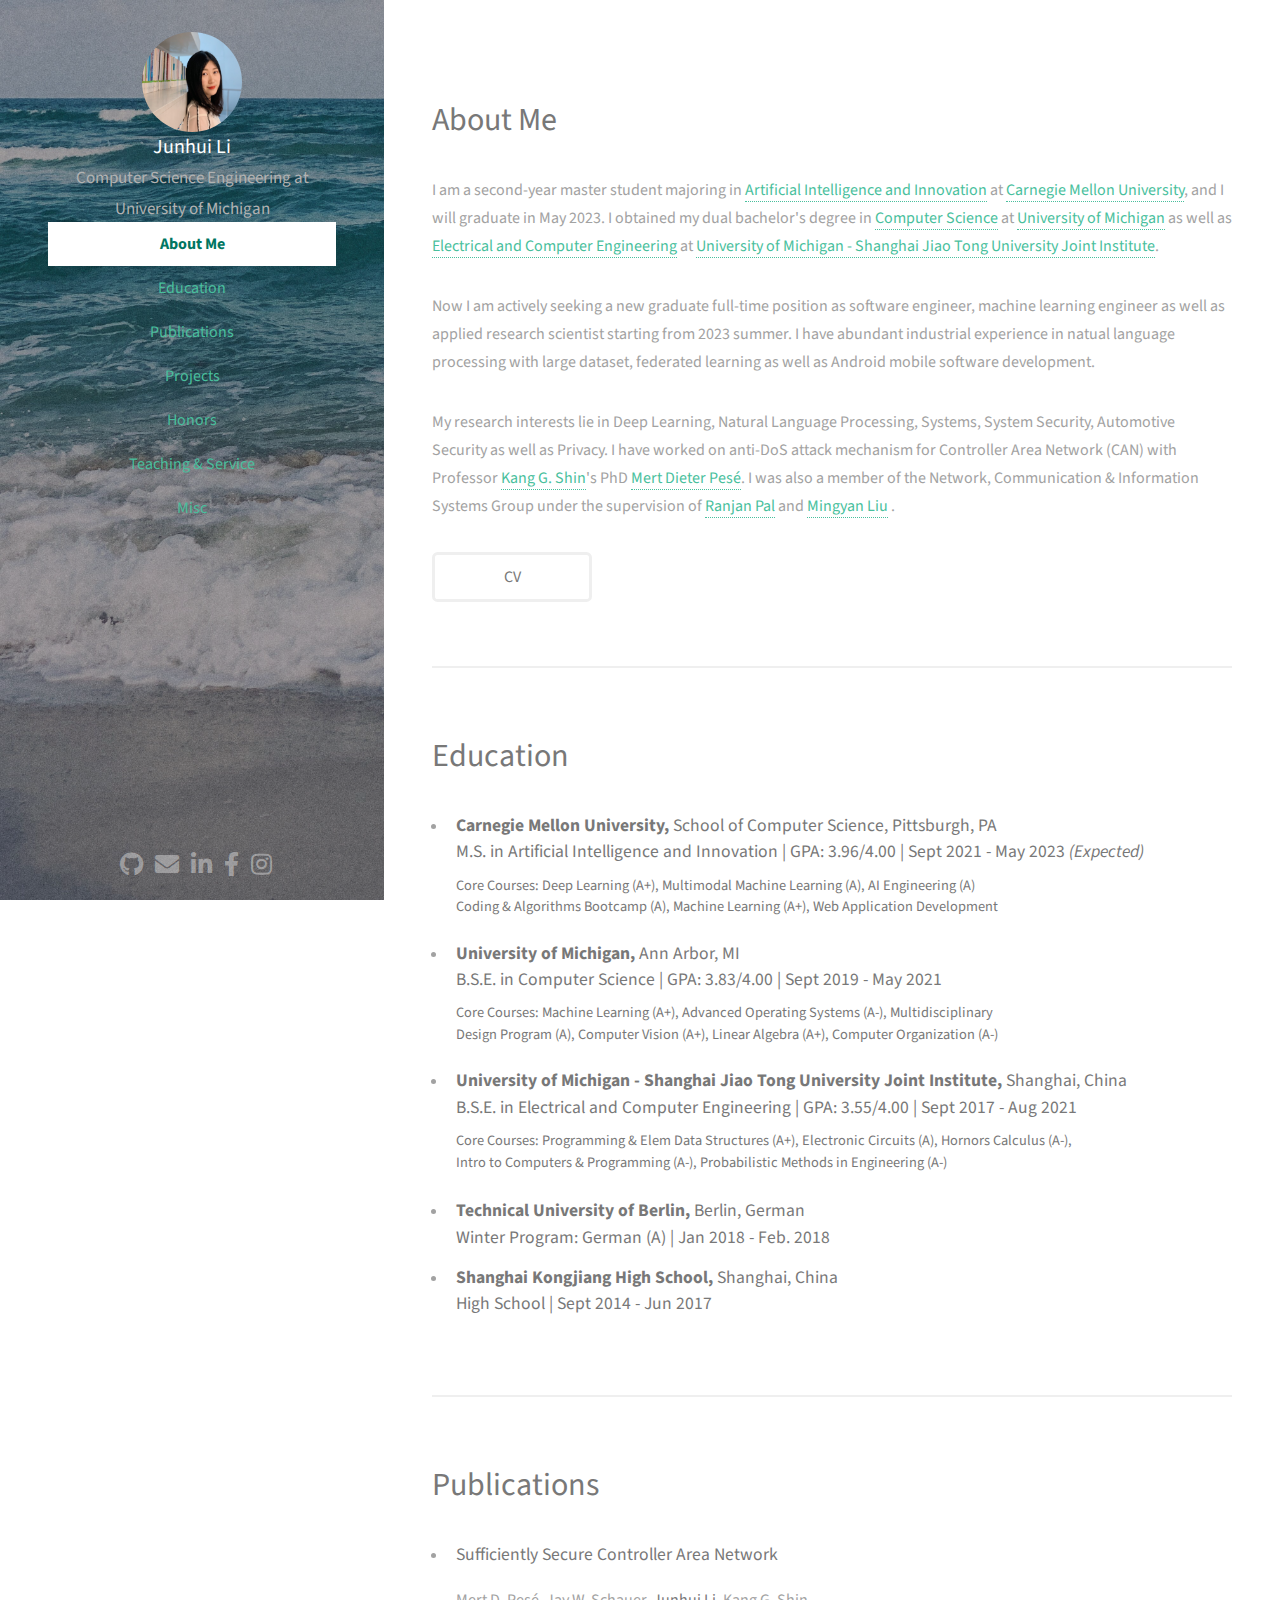
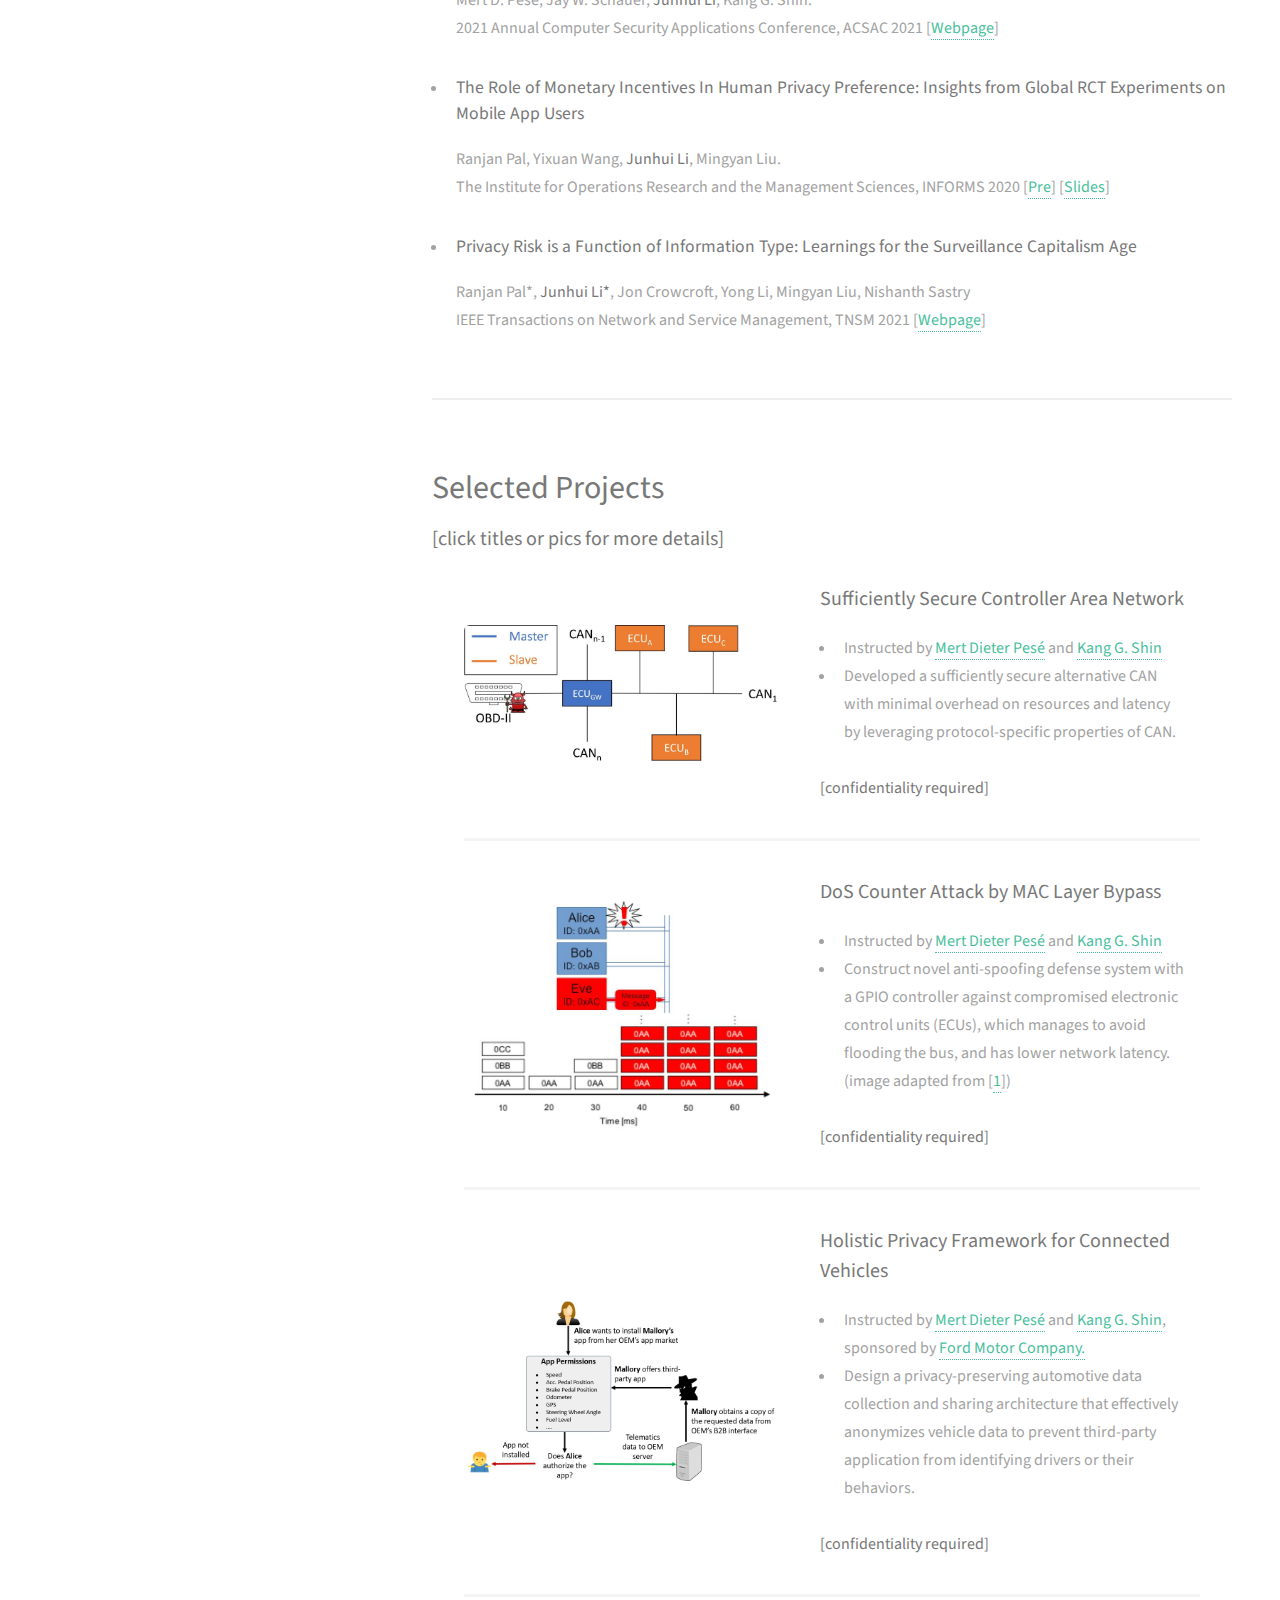
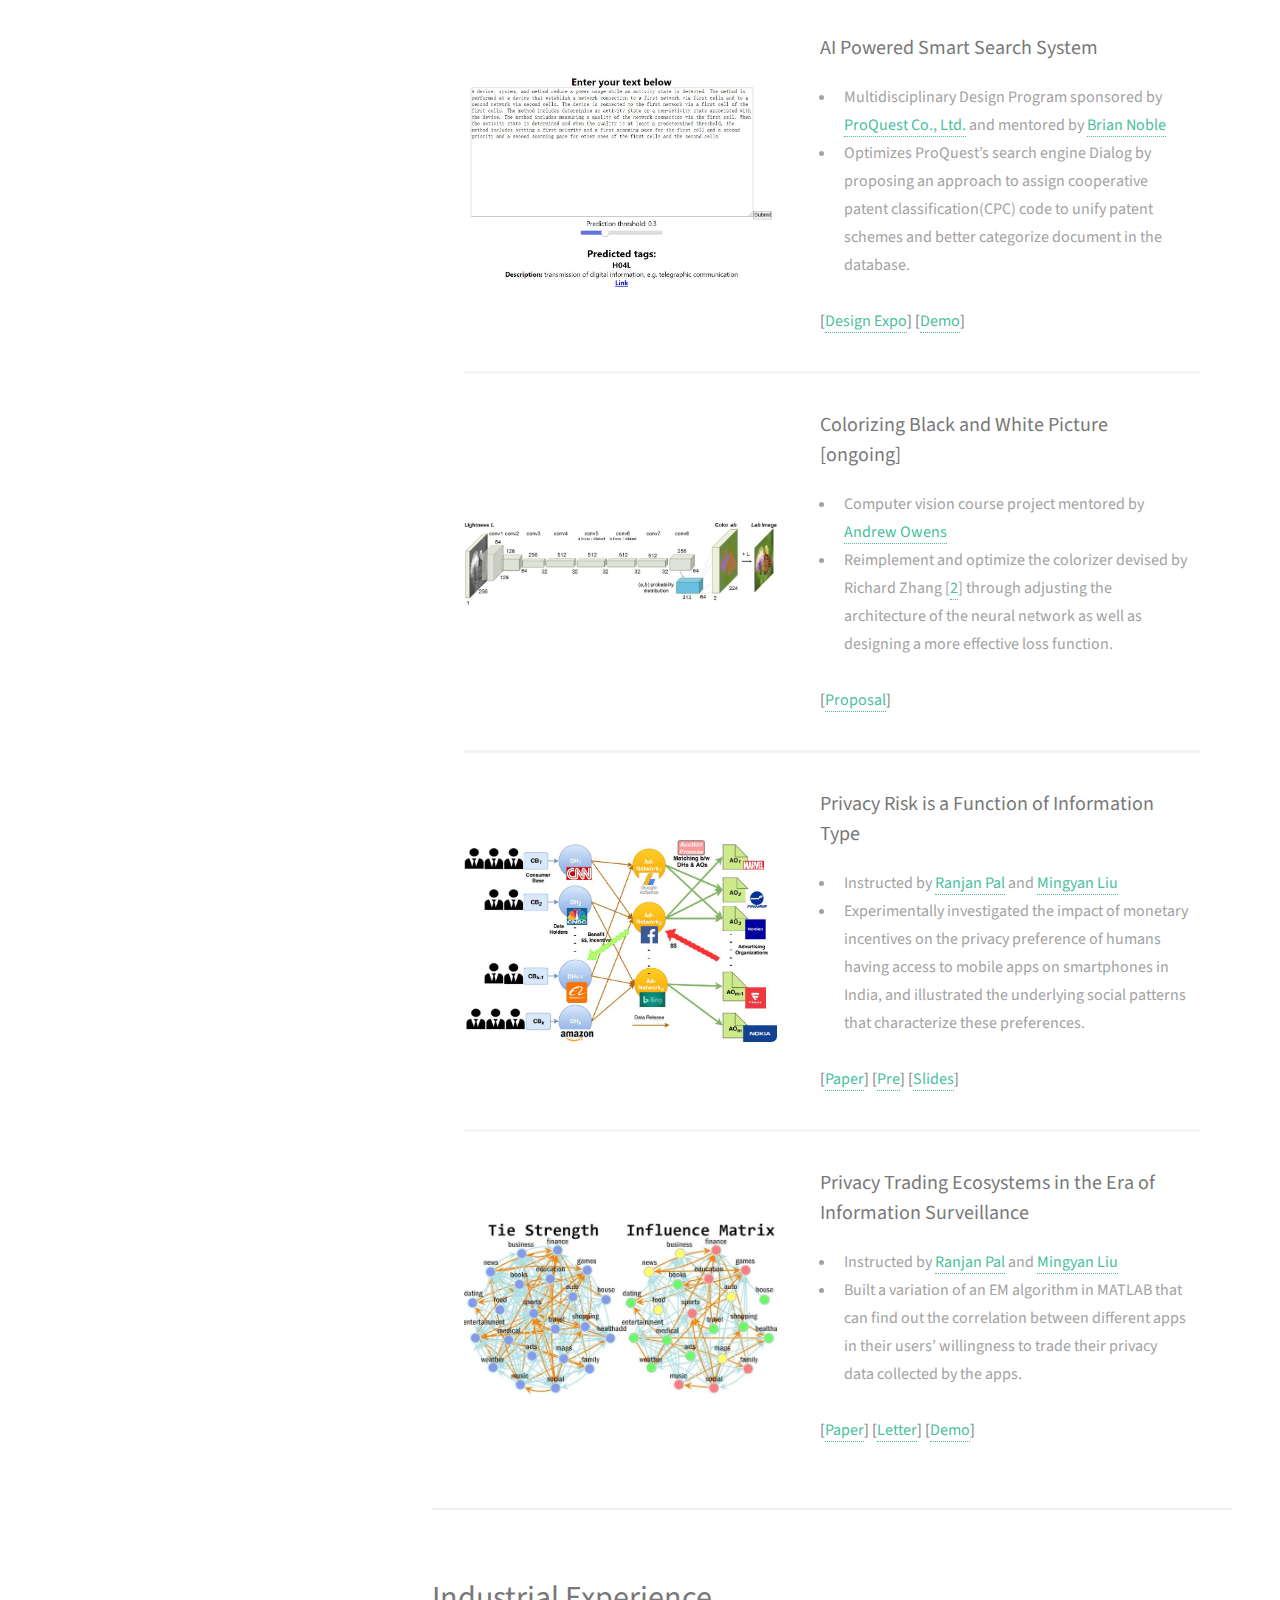
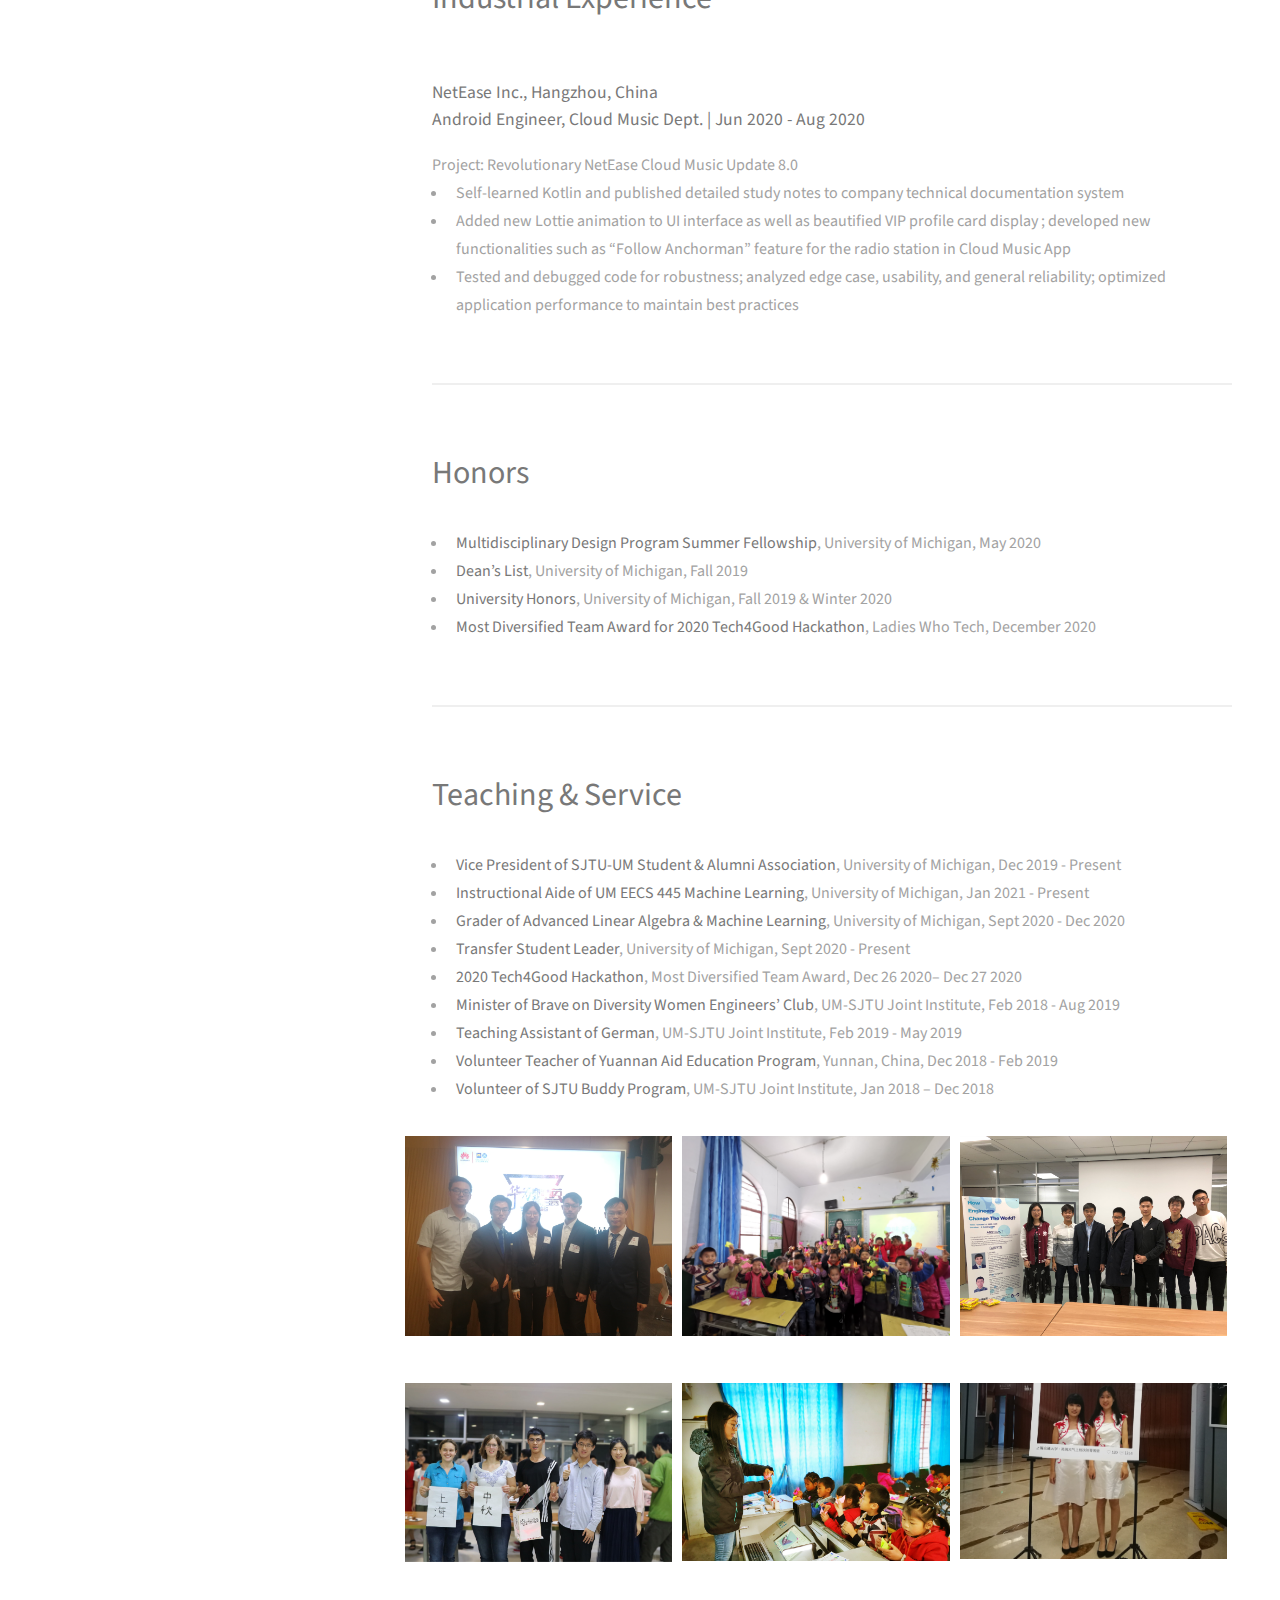
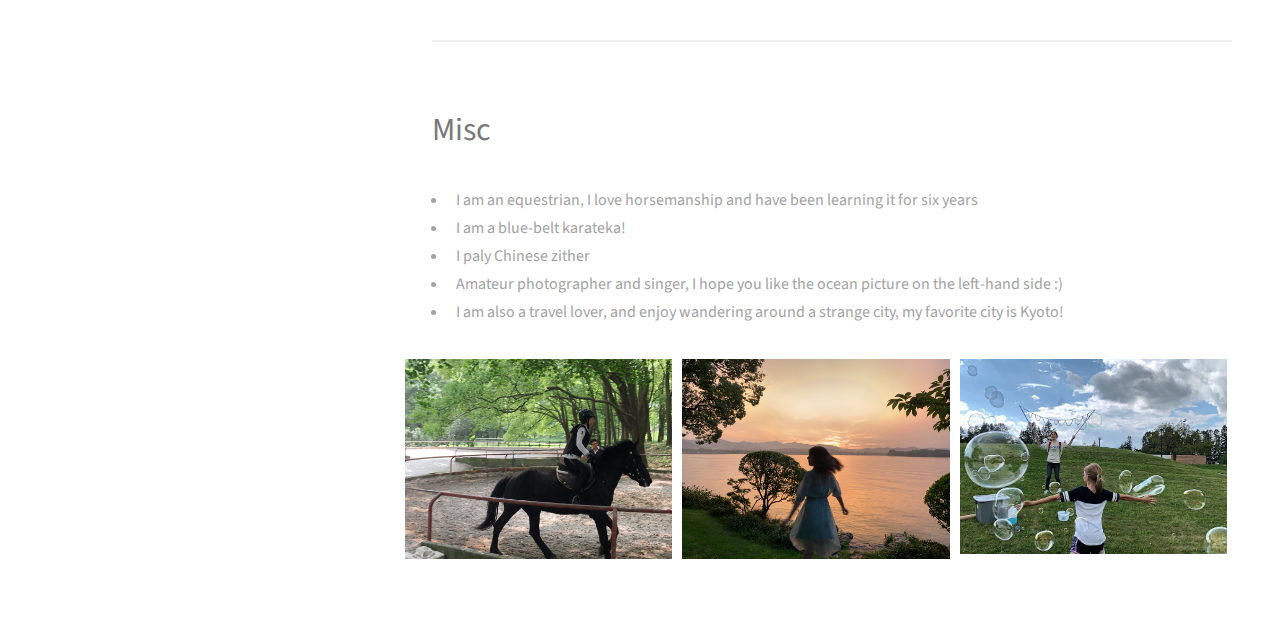
==== commit 17fad9a9: "changed education and publication" ====
--- a/index.html
+++ b/index.html
@@ -62,17 +62,25 @@
         <header class="major">
             <h2>About Me<br/></h2>
         </header>
-        I am a Senior student majoring in <a
+
+        I am a second-year master student majoring in <a
+            href="https://msaii.cs.cmu.edu/" target="_blank">Artificial Intelligence and Innovation</a>
+        at <a href="https://www.cmu.edu/" target="_blank">Carnegie Mellon University</a>, and I will graduate in May 2023. I obtained my dual bachelor's degree in <a
             href="https://cse.engin.umich.edu/academics/undergraduate/computer-science-eng/" target="_blank">Computer Science</a>
-        at <a href="https://umich.edu/" target="_blank">University of Michigan</a>, with a dual degree of <a
+        at <a href="https://umich.edu/" target="_blank">University of Michigan</a> as well as <a
             href="https://www.ji.sjtu.edu.cn/academics/undergraduate-program/" target="_blank">Electrical and Computer Engineering</a>
         at <a href="http://en.sjtu.edu.cn/" target="_blank">University of Michigan - Shanghai Jiao Tong University Joint Institute</a>.
 
         <p>
-        <p>My research interests lie in Systems, System Security, Automotive Security and Privacy as well as Deep Learning. I am currently working
+        <p>Now I am actively seeking a new graduate full-time position as software engineer, machine learning engineer as well as
+        applied research scientist starting from 2023 summer. I have abundant industrial experience in natual language processing with large dataset, federated learning as well as
+        Android mobile software development.
+
+        <p>
+        <p>My research interests lie in Deep Learning, Natural Language Processing, Systems, System Security, Automotive Security as well as Privacy. I have worked
             on anti-DoS attack mechanism for Controller Area Network (CAN) with Professor
             <a href="https://web.eecs.umich.edu/~kgshin/" target="_blank">Kang G. Shin</a>'s PhD
-            <a href="https://web.eecs.umich.edu/~mpese/" target="_blank">Mert Dieter Pesé</a>. I am also a member of the Network,
+            <a href="https://web.eecs.umich.edu/~mpese/" target="_blank">Mert Dieter Pesé</a>. I was also a member of the Network,
             Communication & Information Systems Group
             under the supervision of <a href="https://sites.google.com/umich.edu/ranjanswebspace/home" target="_blank"> Ranjan Pal</a>
             and <a href="https://liu.engin.umich.edu/" target="_blank">Mingyan Liu</a> .
@@ -94,10 +102,25 @@
                     <ul>
                         <li>
                             <h4>
+                                <nobr><b><span style="font-weight: bold;">Carnegie Mellon University,</span>
+                                    School of Computer Science, Pittsburgh, PA</b></nobr>
+                                <nobr>M.S. in Artificial Intelligence and Innovation | GPA: 3.96/4.00 | Sept 2021 - May
+                                    2023<i> (Expected)</i></nobr>
+                            </h4>
+                            <p>
+                                <nobr><b>Core Courses: Deep Learning (A+), Multimodal Machine Learning (A), AI Engineering (A)</b></nobr>
+                                <nobr><b>Coding & Algorithms Bootcamp (A), Machine Learning (A+), Web Application Development</b>
+                                </nobr>
+                            </p>
+
+                        </li>
+
+                        <li>
+                            <h4>
                                 <nobr><b><span style="font-weight: bold;">University of Michigan,</span>
                                     Ann Arbor, MI</b></nobr>
                                 <nobr>B.S.E. in Computer Science | GPA: 3.83/4.00 | Sept 2019 - May
-                                    2021<i>(Expected)</i></nobr>
+                                    2021</nobr>
                             </h4>
                             <p>
                                 <nobr><b>Core Courses: Machine Learning (A+), Advanced Operating Systems (A-), Multidisciplinary</b></nobr>
@@ -115,7 +138,7 @@
                                     China</b>
                                 </nobr>
                                 <nobr>B.S.E. in Electrical and Computer Engineering | GPA: 3.55/4.00 | Sept 2017 - Aug
-                                    2021<i>(Expected)</i></nobr>
+                                    2021</nobr>
                             </h4>
                             <p>
                                 <nobr><b>Core Courses: Programming & Elem Data Structures (A+), Electronic Circuits (A),
@@ -157,6 +180,14 @@
             <h2>Publications<br/></h2>
         </header>
         <ul>
+            <li><h4>Sufficiently Secure Controller Area Network</h4>
+                <p>
+                    Mert D. Pesé, Jay W. Schauer, <b>Junhui Li</b>, Kang G. Shin.</br>
+                    2021 Annual Computer Security Applications Conference, ACSAC 2021 [<a
+                        href="https://dl.acm.org/doi/10.1145/3485832.3485883" target="_blank">Webpage</a>]
+                </p>
+            </li>
+
             <li><h4>The Role of Monetary Incentives In Human Privacy Preference: Insights from Global RCT Experiments on
                 Mobile App Users</h4>
                 <!--TODO: 移掉多余的空行-->
@@ -170,30 +201,11 @@
             <li><h4>Privacy Risk is a Function of Information Type: Learnings for the Surveillance Capitalism Age</h4>
                 <p>
                     Ranjan Pal*, <b>Junhui Li*</b>, Jon Crowcroft, Yong Li, Mingyan Liu, Nishanth Sastry</br>
-                    <!--TODO: 确保此处pdf正常显示-->
                     IEEE Transactions on Network and Service Management, TNSM 2021 [<a
                         href="https://ieeexplore.ieee.org/document/9306899" target="_blank">Webpage</a>]
                 </p>
             </li>
 
-            <li><h4>Data Trading with Competitive Social Platforms: Outcomes are Mostly Privacy Welfare Damaging</h4>
-                <p>Ranjan Pal, Yixuan Wang, <b>Junhui Li</b>, Mingyan Liu, Jon Crowcroft, Yong Li, Sasu Tarkoma</br>
-                    IEEE Transactions on Network and Service Management, TNSM 2021 [<a
-                            href="https://ieeexplore.ieee.org/document/9286526" target="_blank">Webpage</a>]
-                </p>
-            </li>
-
-            <li><h4>Data Trading With a Monopoly Social Network Outcomes are Mostly Privacy Welfare Damaging</h4>
-                <p>Ranjan Pal*, <b>Junhui Li*</b>, Yixuan Wang, Mingyan Liu, Swades De, Jon Crowcroft.</br>
-                    IEEE Networking Letters 2020 [<a href="https://ieeexplore.ieee.org/document/9226444" target="_blank">Webpage</a>]
-                </p>
-            </li>
-            <li><h4>Sufficiently Secure Controller Area Network</h4>
-                <p>
-                    Mert D. Pesé, Jay W. Schauer, <b>Junhui Li</b>, Kang G. Shin.</br>
-                    In Submission to IEEE Symposium on Security and Privacy
-                </p>
-            </li>
 
 <!--            <li><h4>Social Data Trading is Privacy Welfare Damaging</h4>-->
 <!--                <p>-->
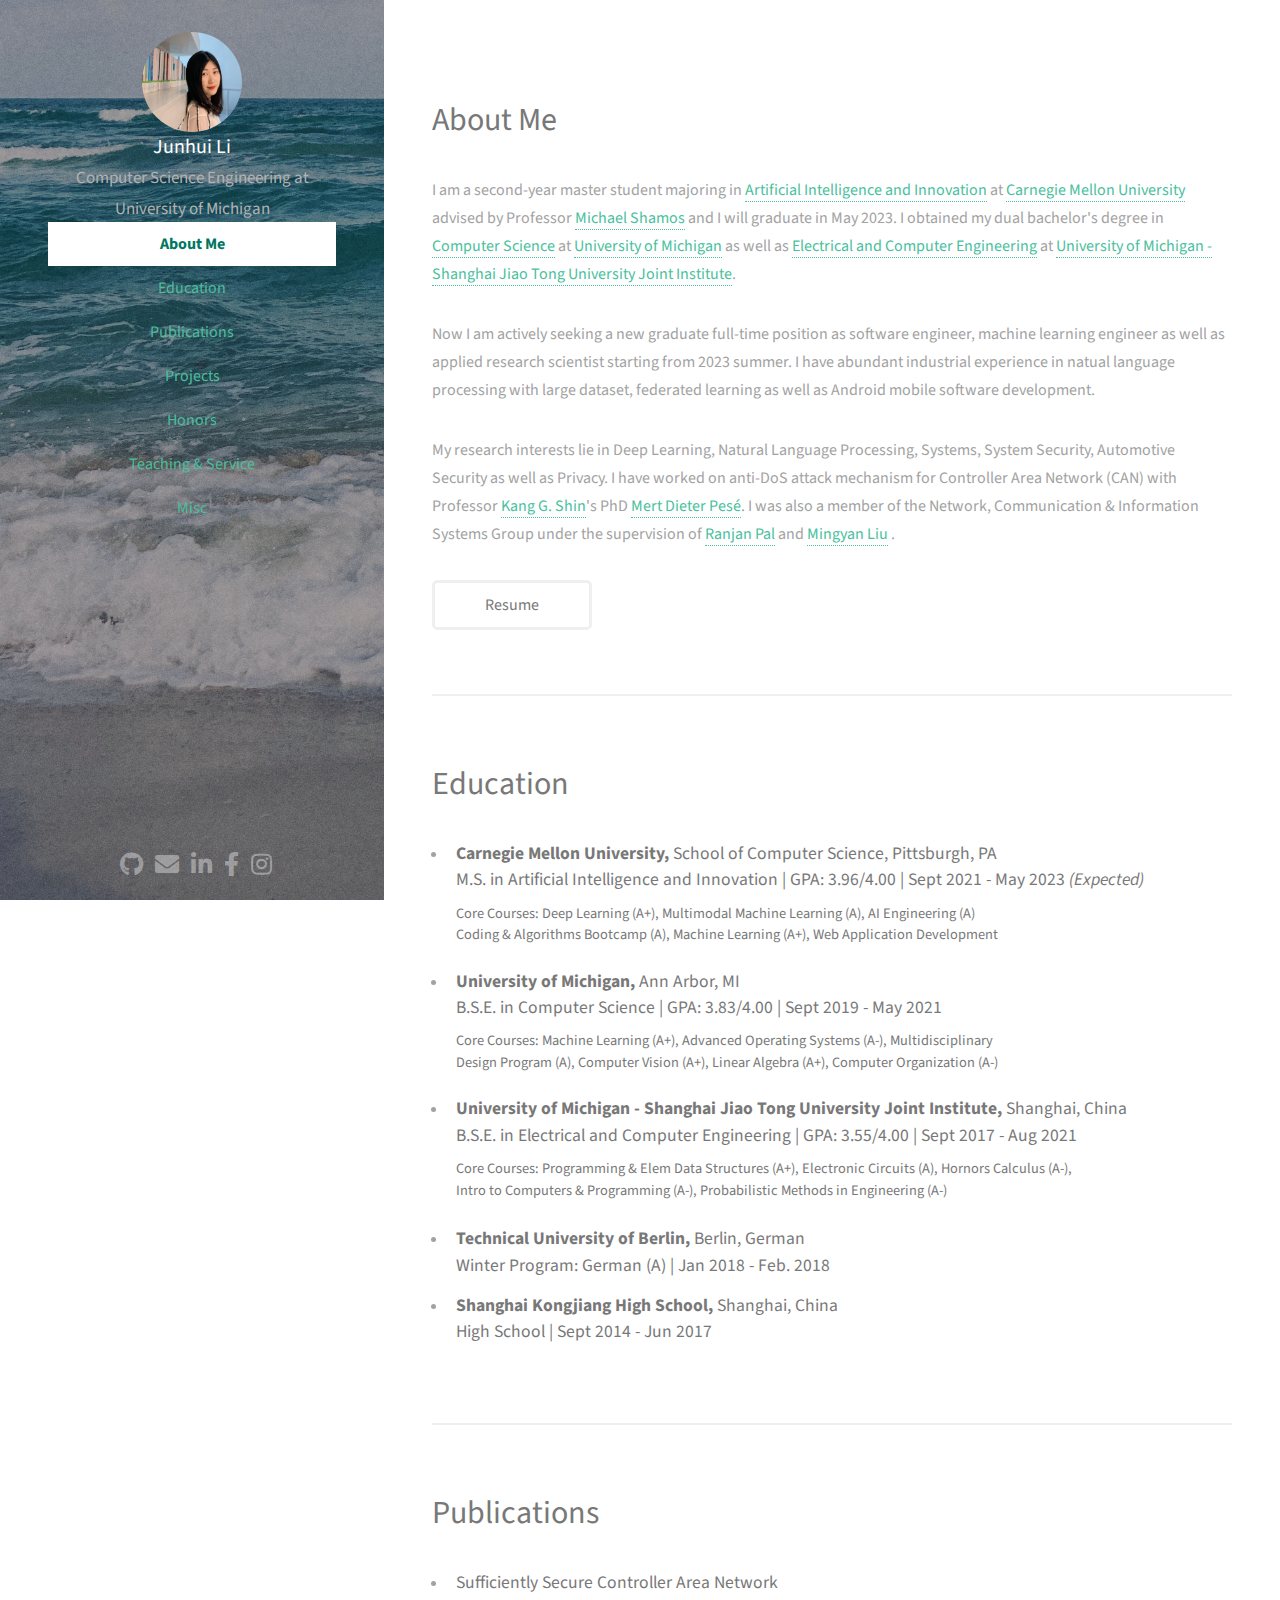
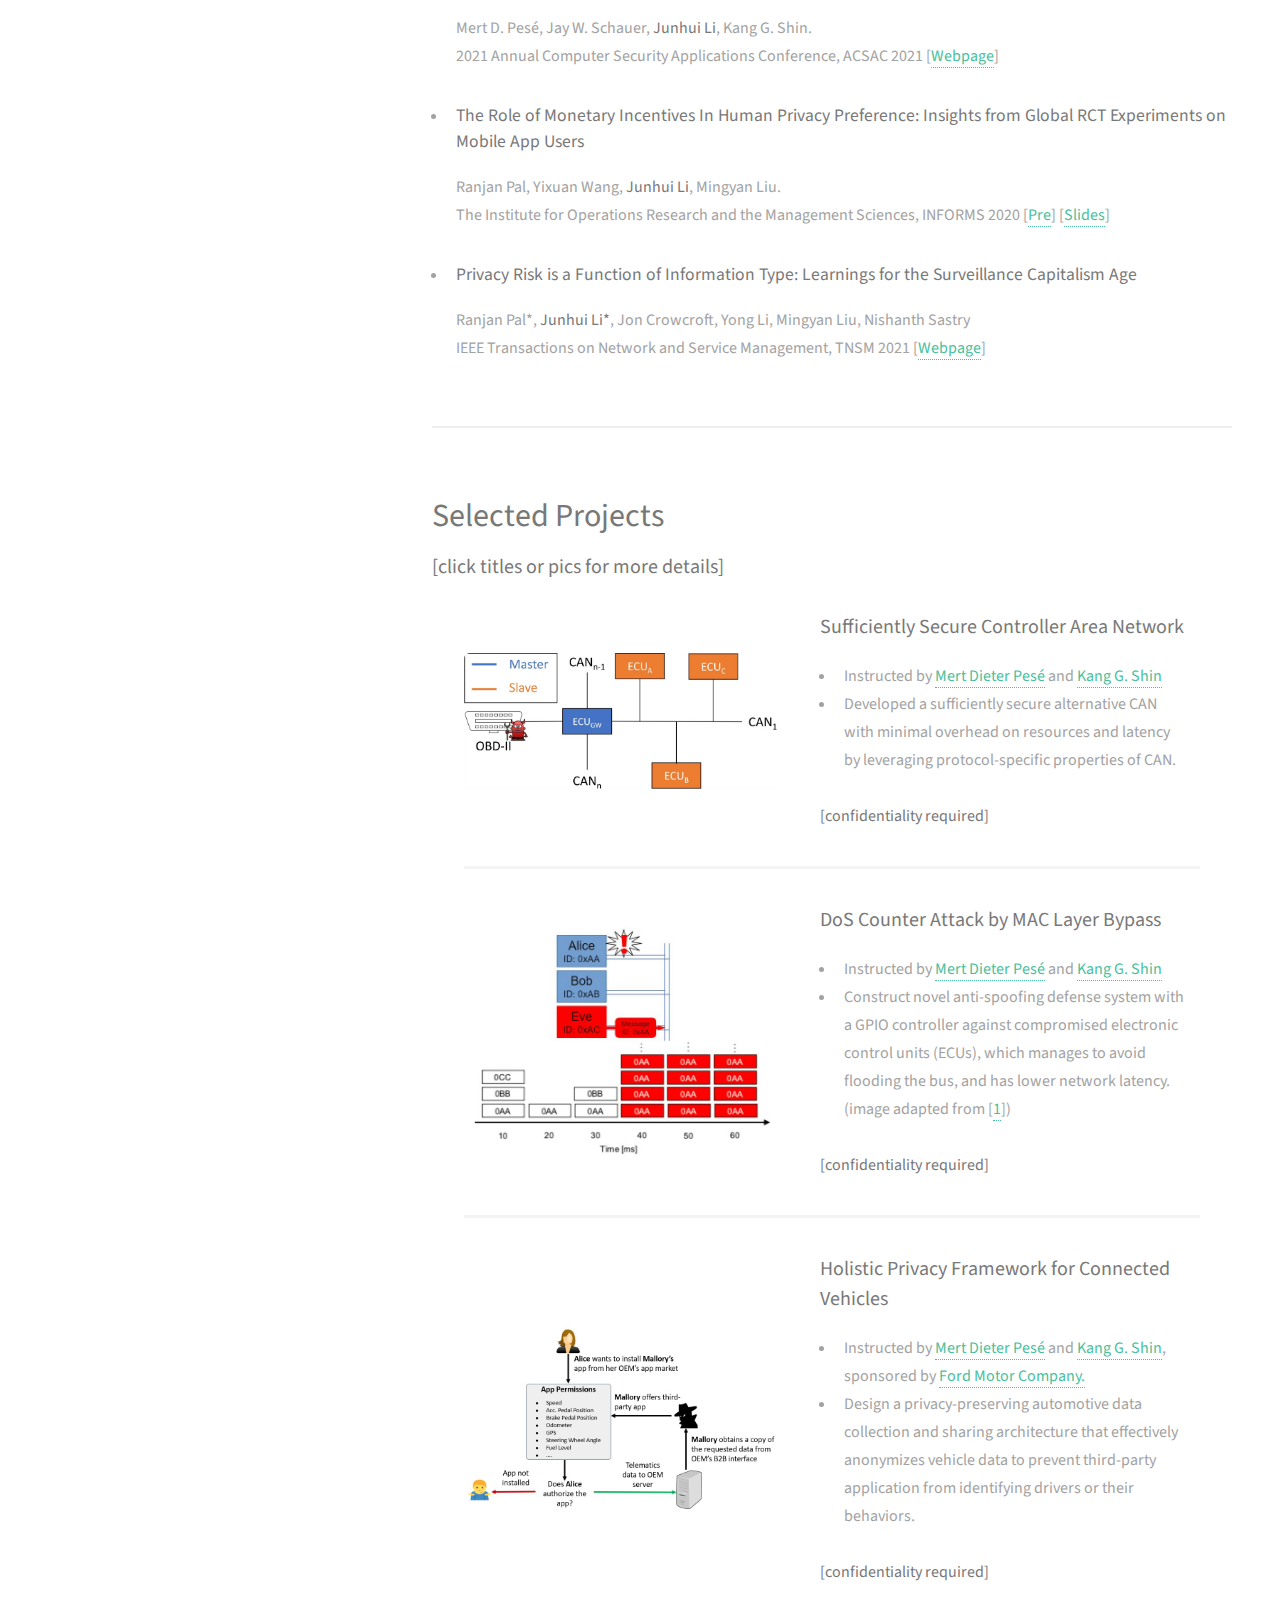
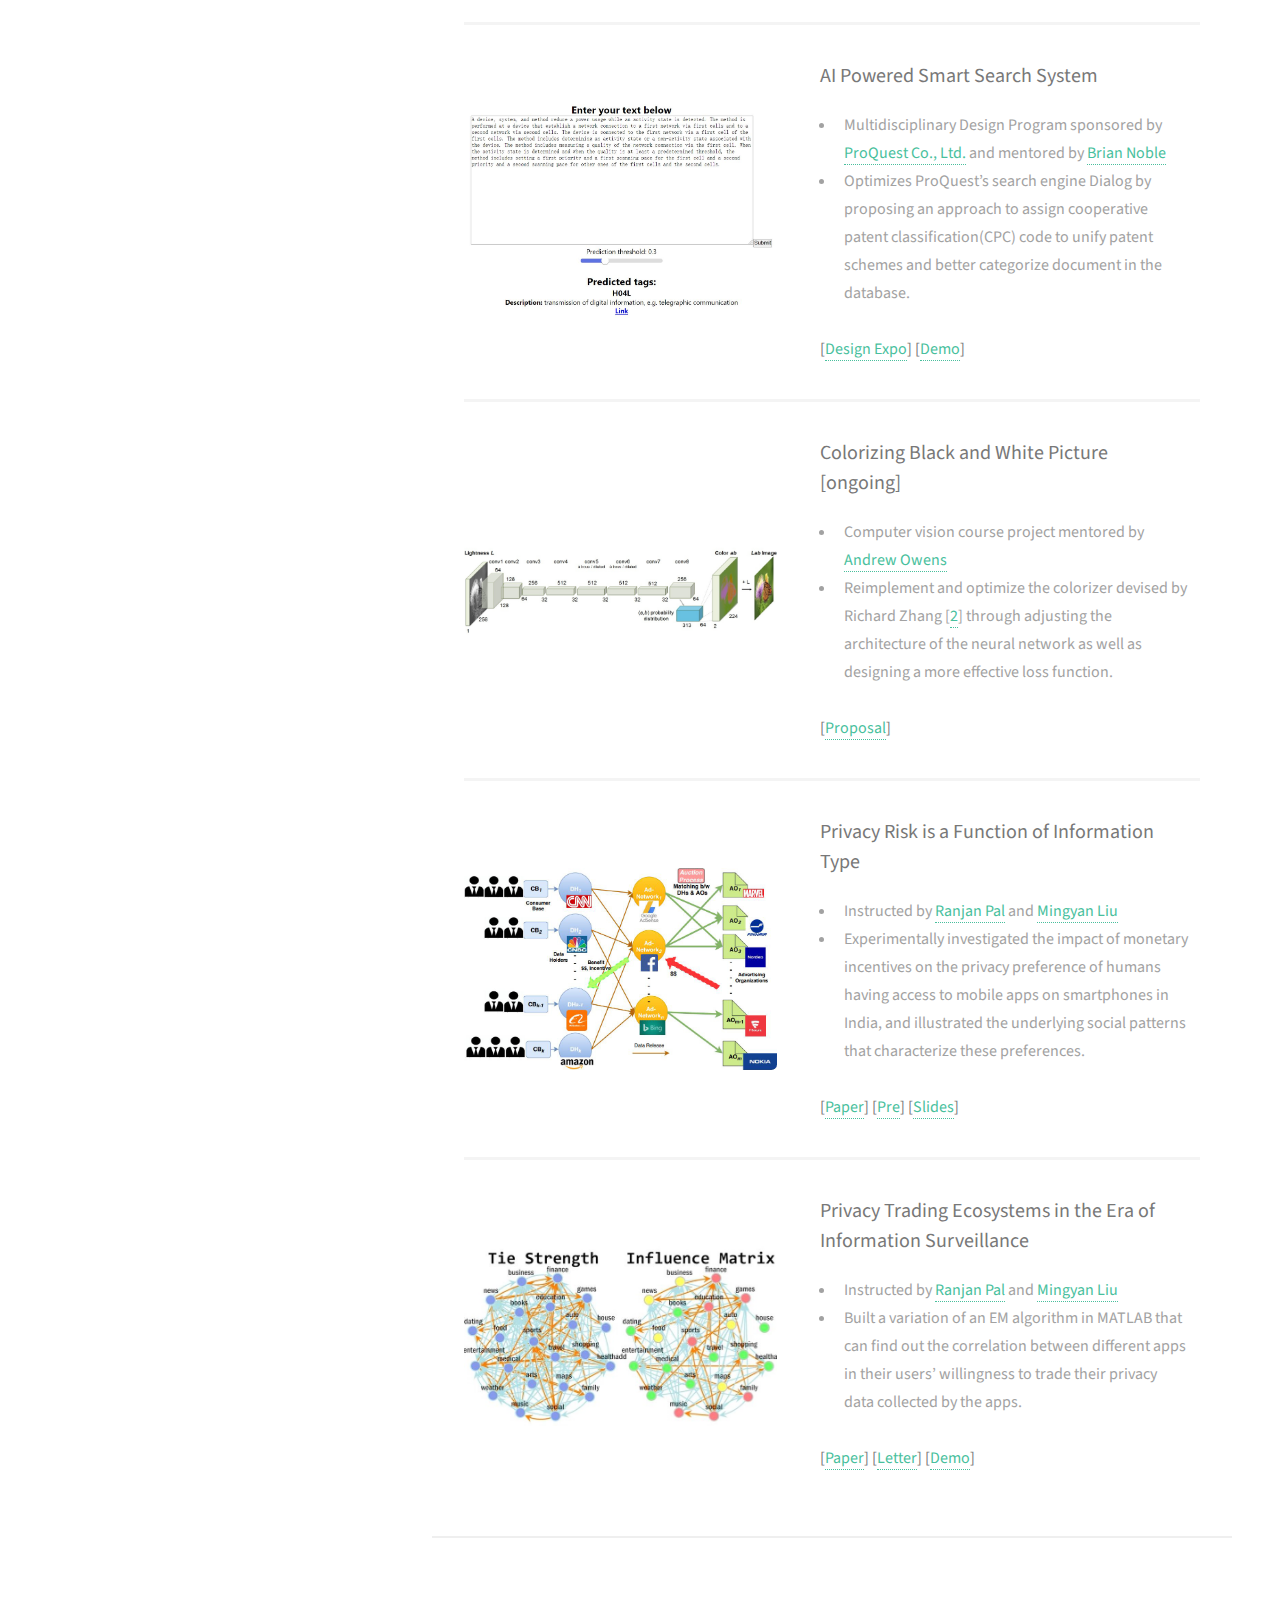
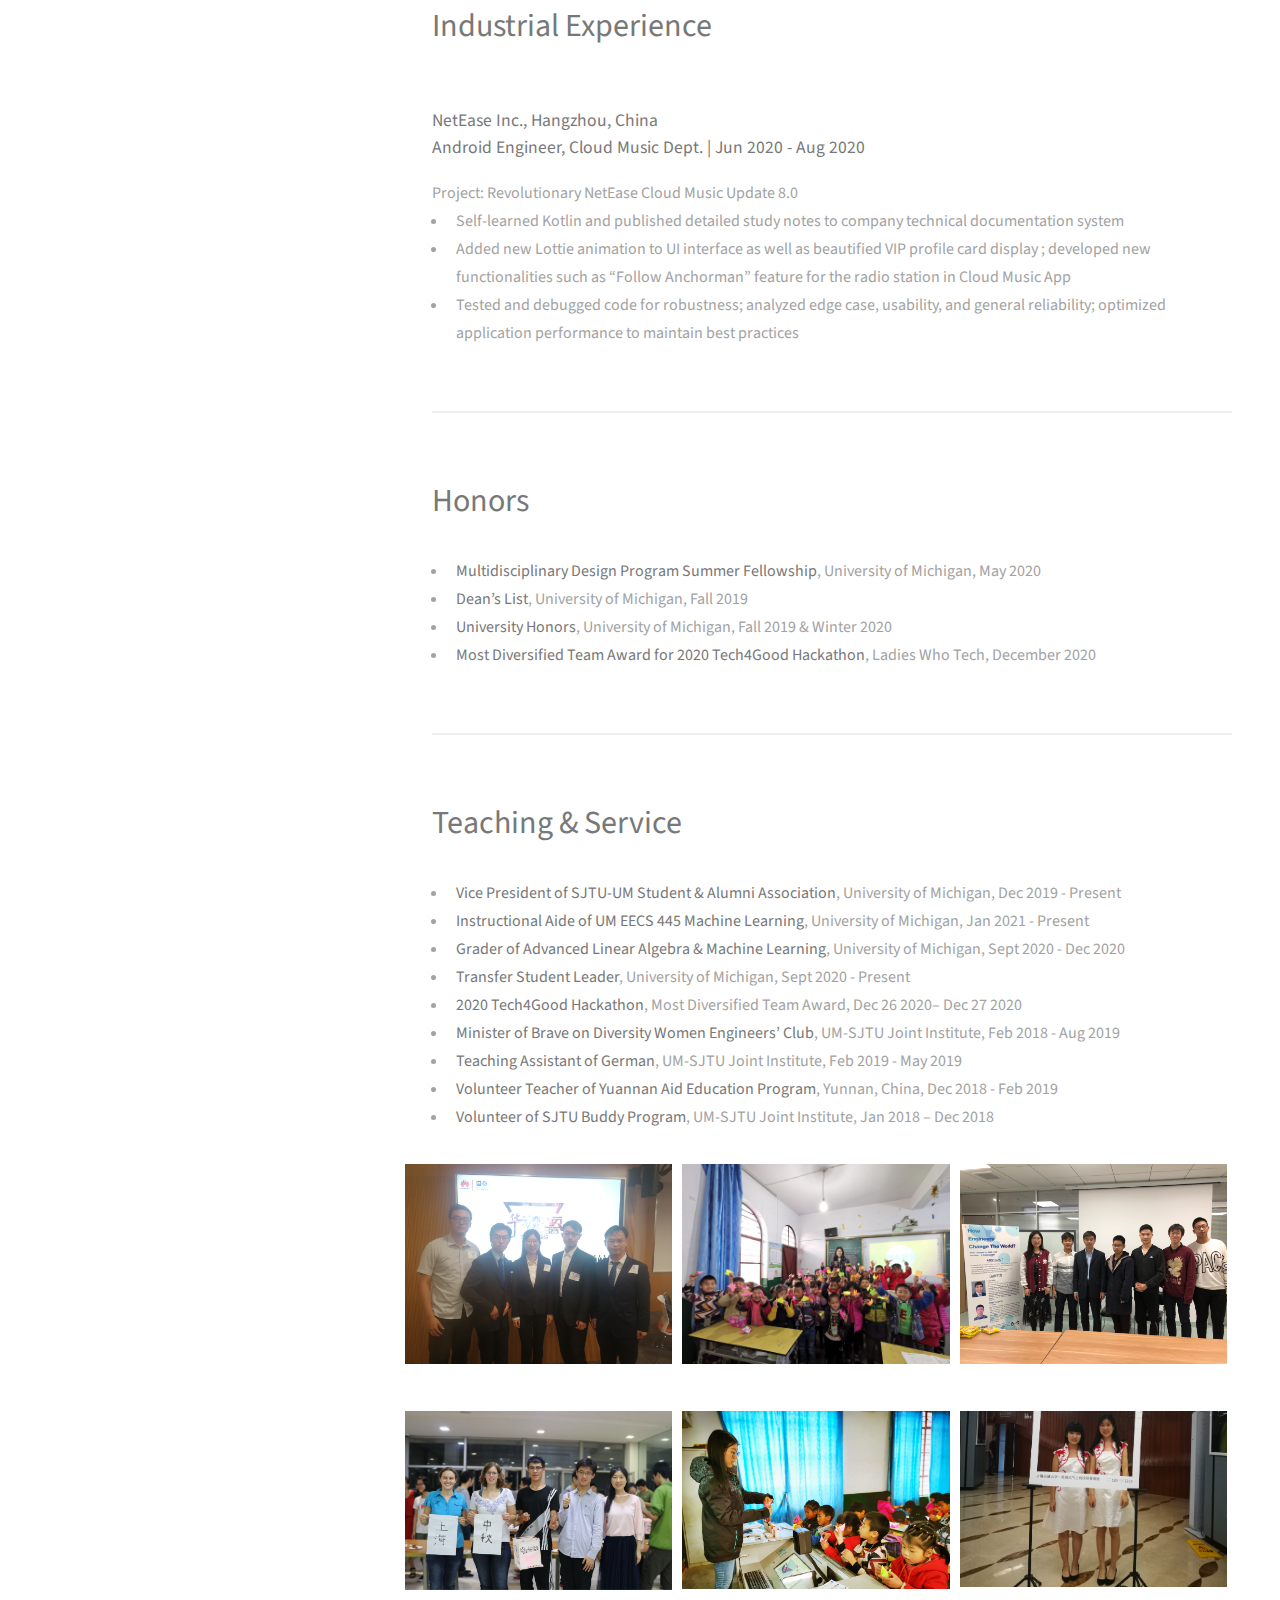
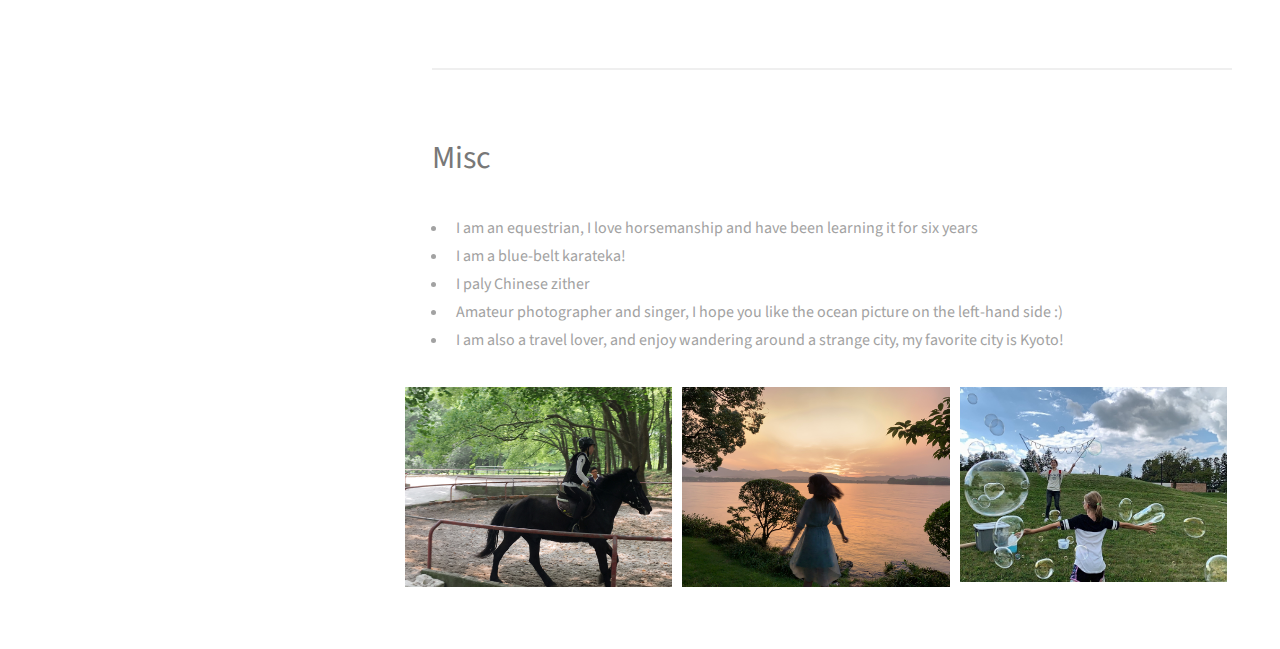
==== commit 5f6d20d1: "changed description" ====
--- a/index.html
+++ b/index.html
@@ -65,7 +65,9 @@
 
         I am a second-year master student majoring in <a
             href="https://msaii.cs.cmu.edu/" target="_blank">Artificial Intelligence and Innovation</a>
-        at <a href="https://www.cmu.edu/" target="_blank">Carnegie Mellon University</a>, and I will graduate in May 2023. I obtained my dual bachelor's degree in <a
+        at <a href="https://www.cmu.edu/" target="_blank">Carnegie Mellon University</a> advised by Professor
+        <a href="http://euro.ecom.cmu.edu/shamos.html" target="_blank">Michael Shamos</a>
+         and I will graduate in May 2023. I obtained my dual bachelor's degree in <a
             href="https://cse.engin.umich.edu/academics/undergraduate/computer-science-eng/" target="_blank">Computer Science</a>
         at <a href="https://umich.edu/" target="_blank">University of Michigan</a> as well as <a
             href="https://www.ji.sjtu.edu.cn/academics/undergraduate-program/" target="_blank">Electrical and Computer Engineering</a>
@@ -87,7 +89,7 @@
         </p>
 
         <ul class="actions">
-            <li><a href="images/CV2.pdf" target="_blank" class="button">CV</a></li>
+            <li><a href="images/Junhui Li_Resume_CMU_MSAII.pdf" target="_blank" class="button">Resume</a></li>
         </ul>
     </section>
 
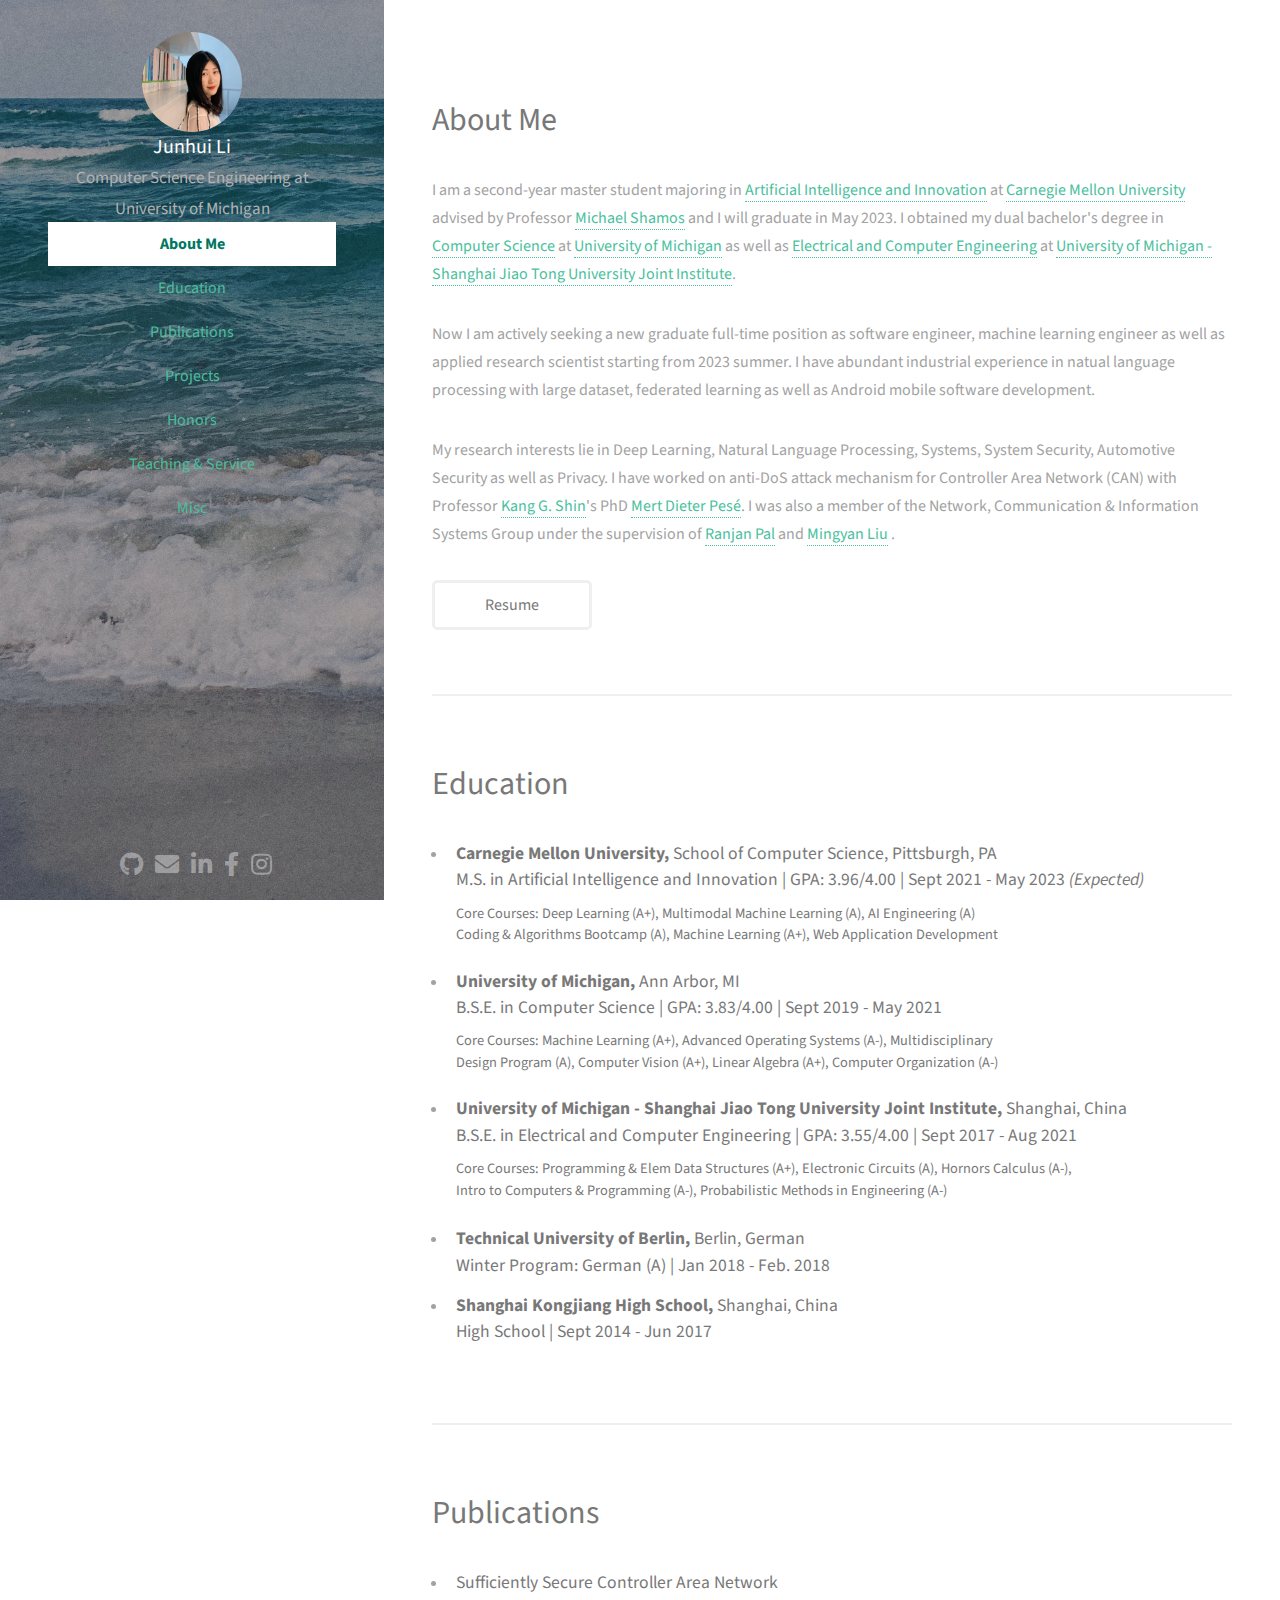
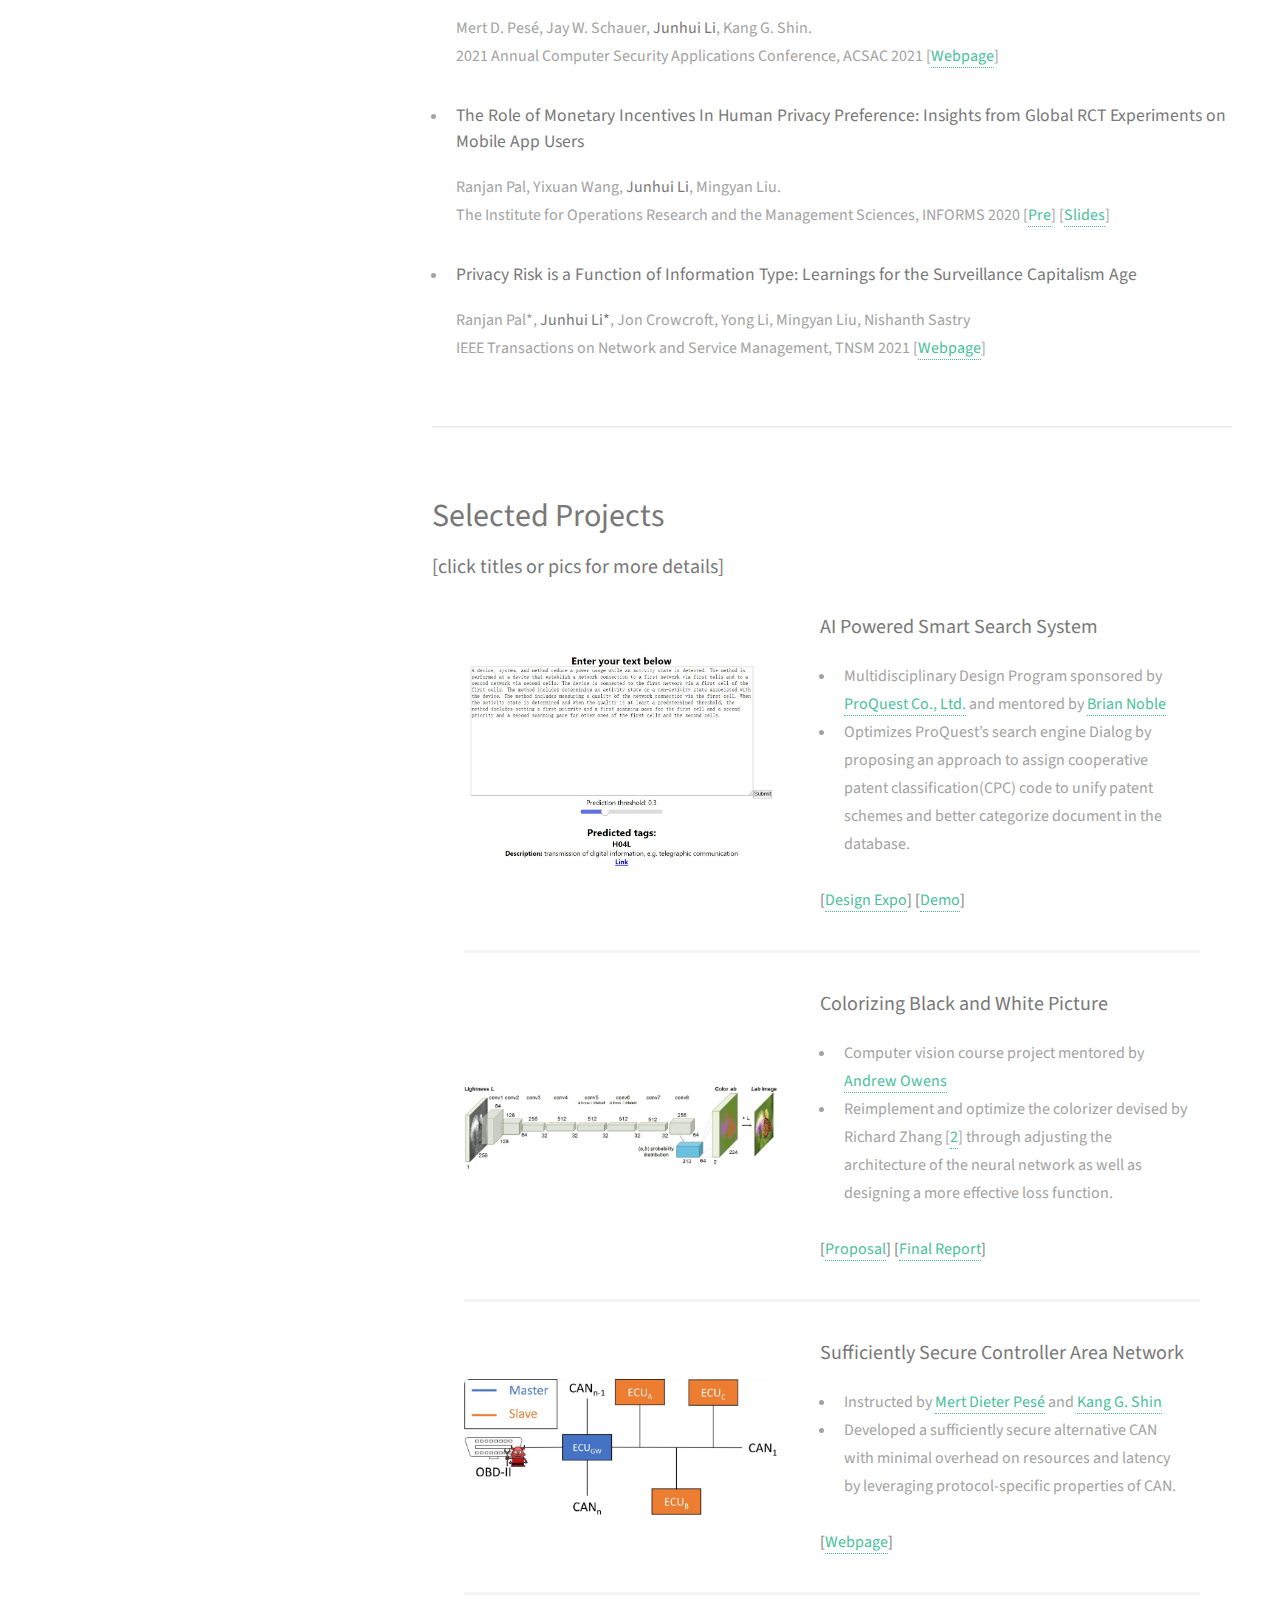
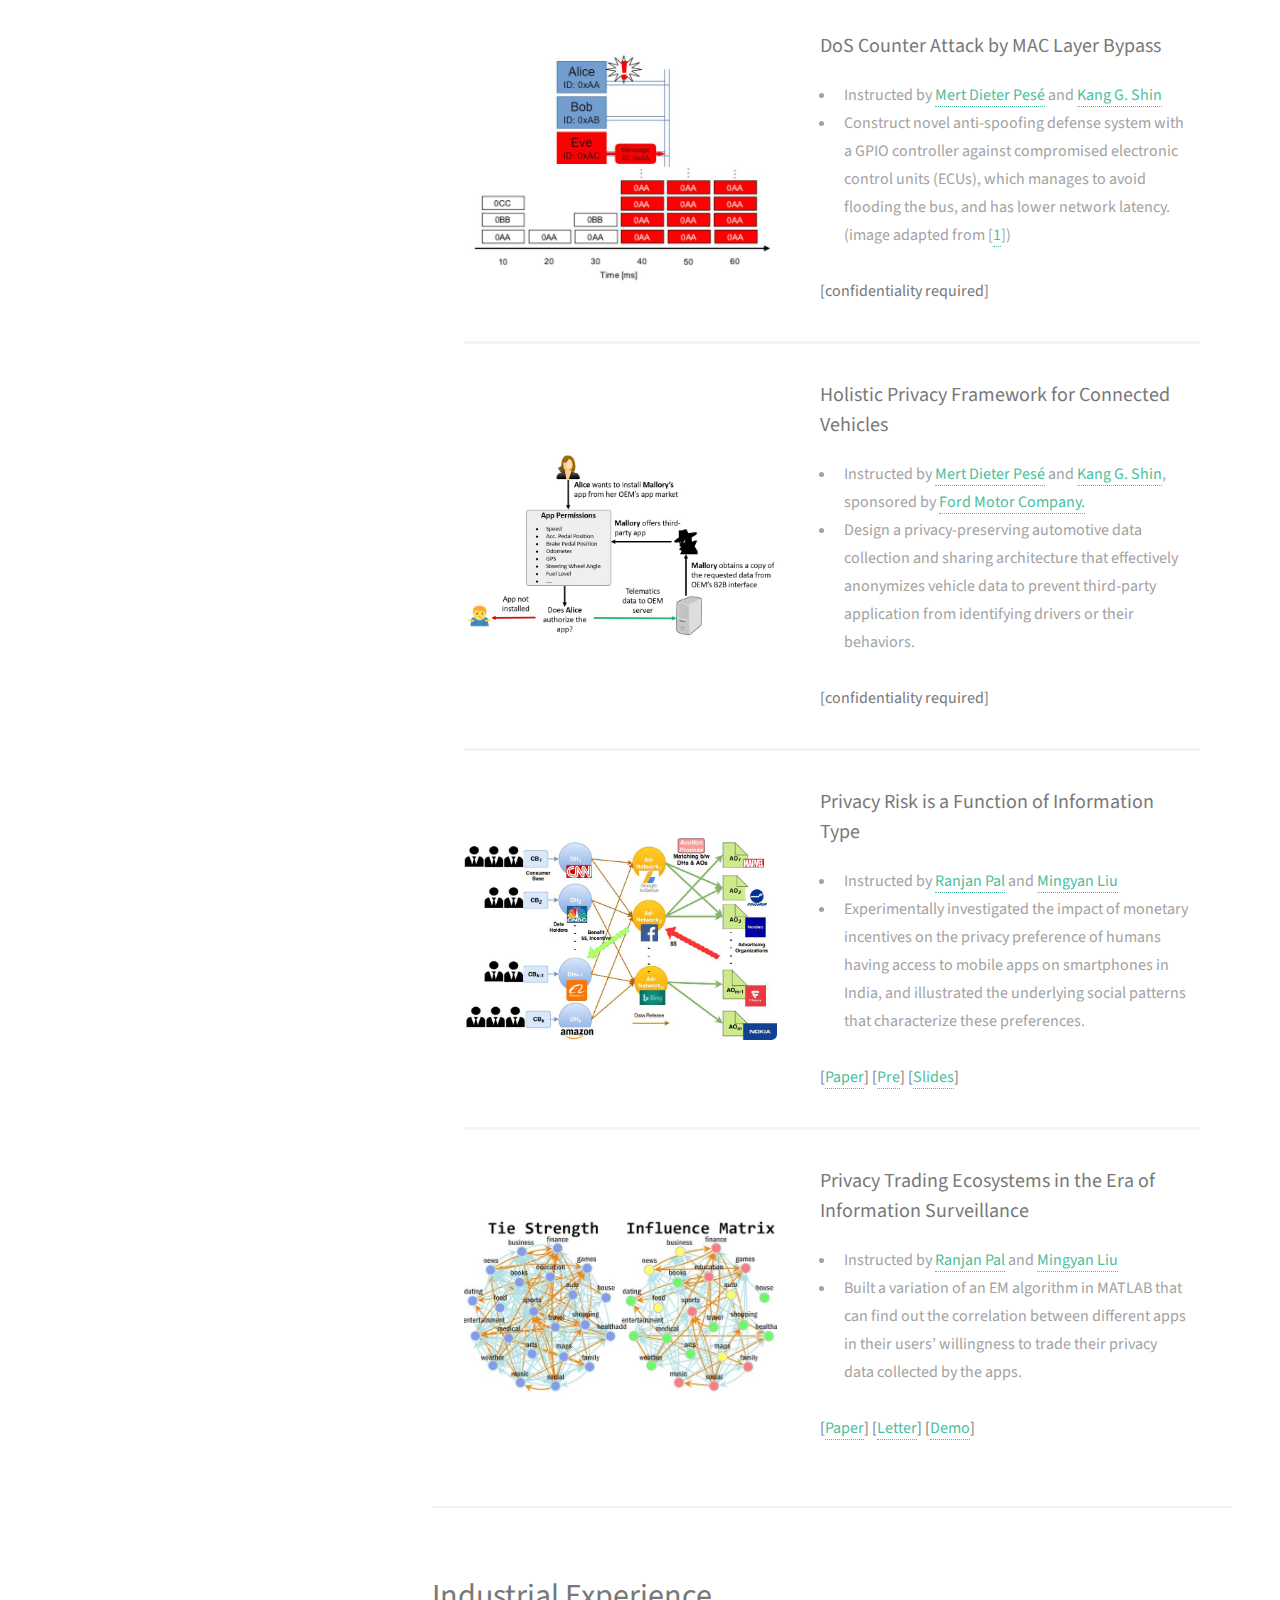
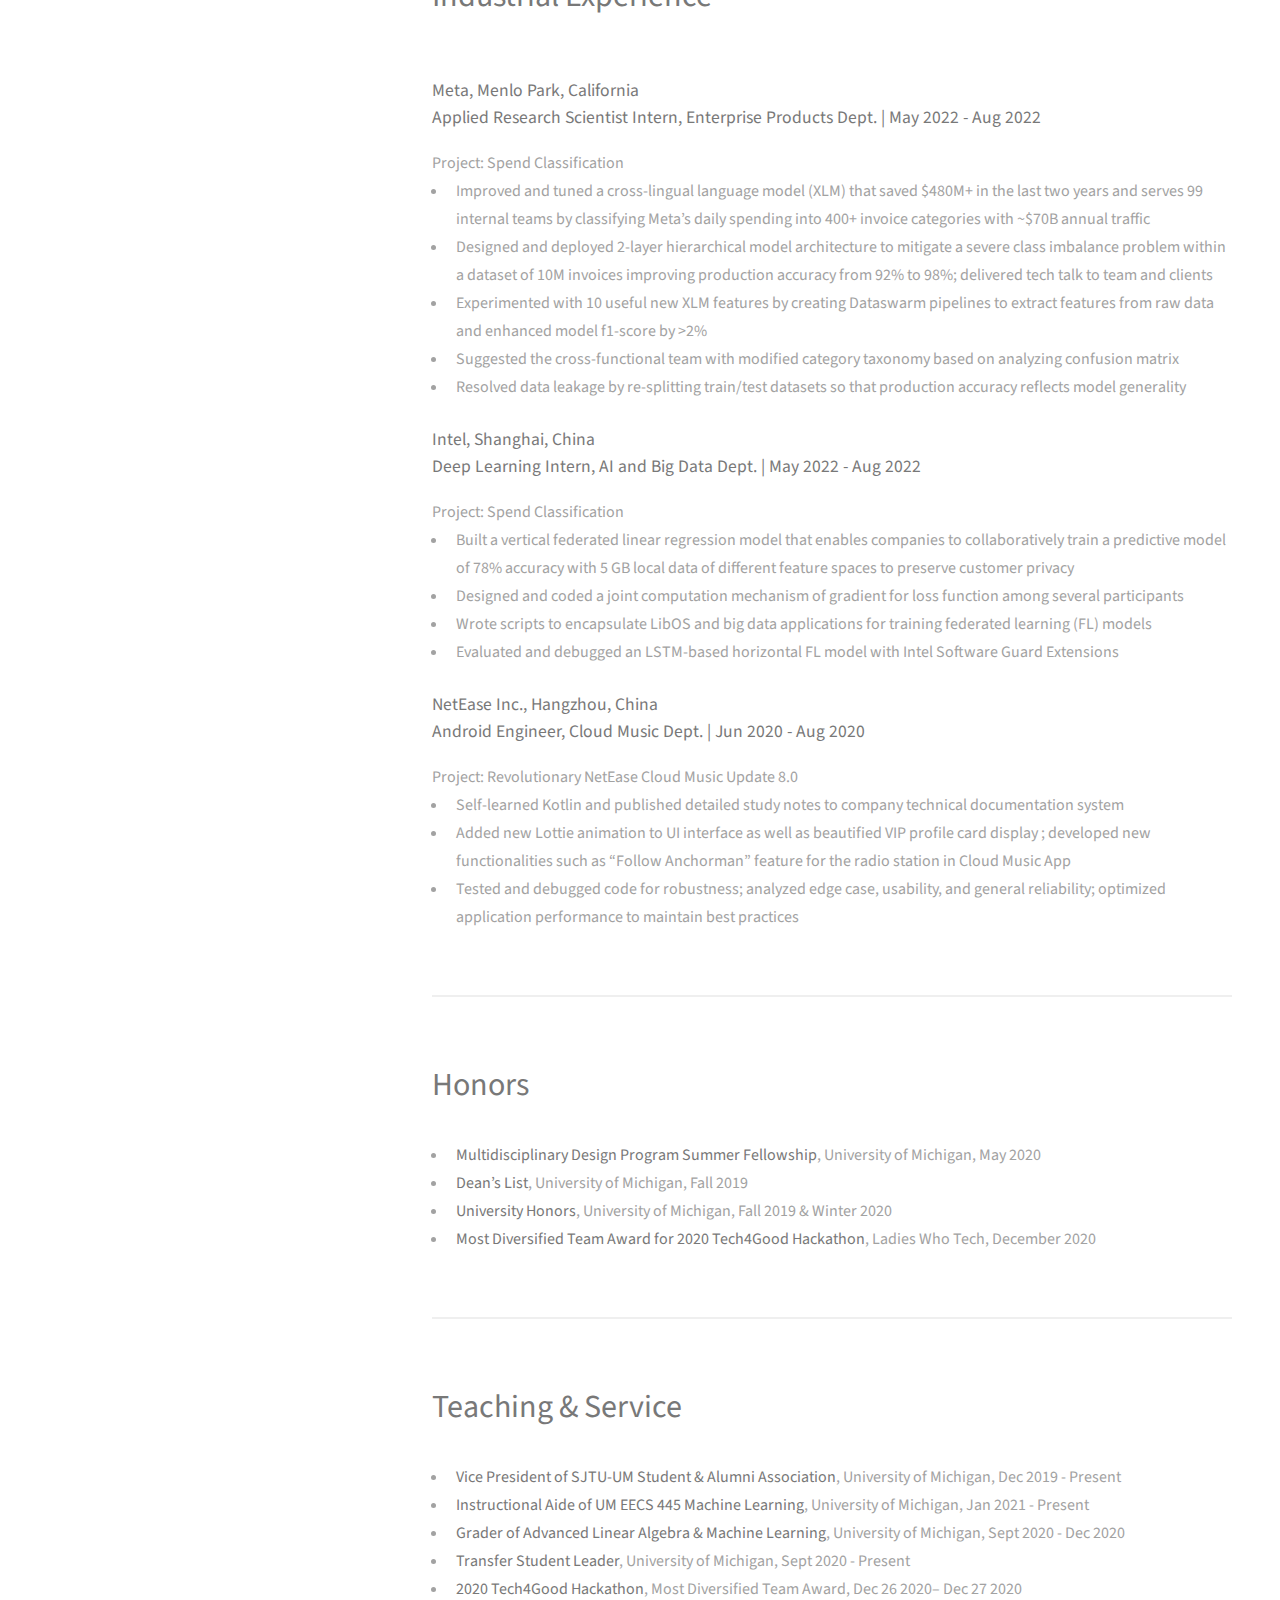
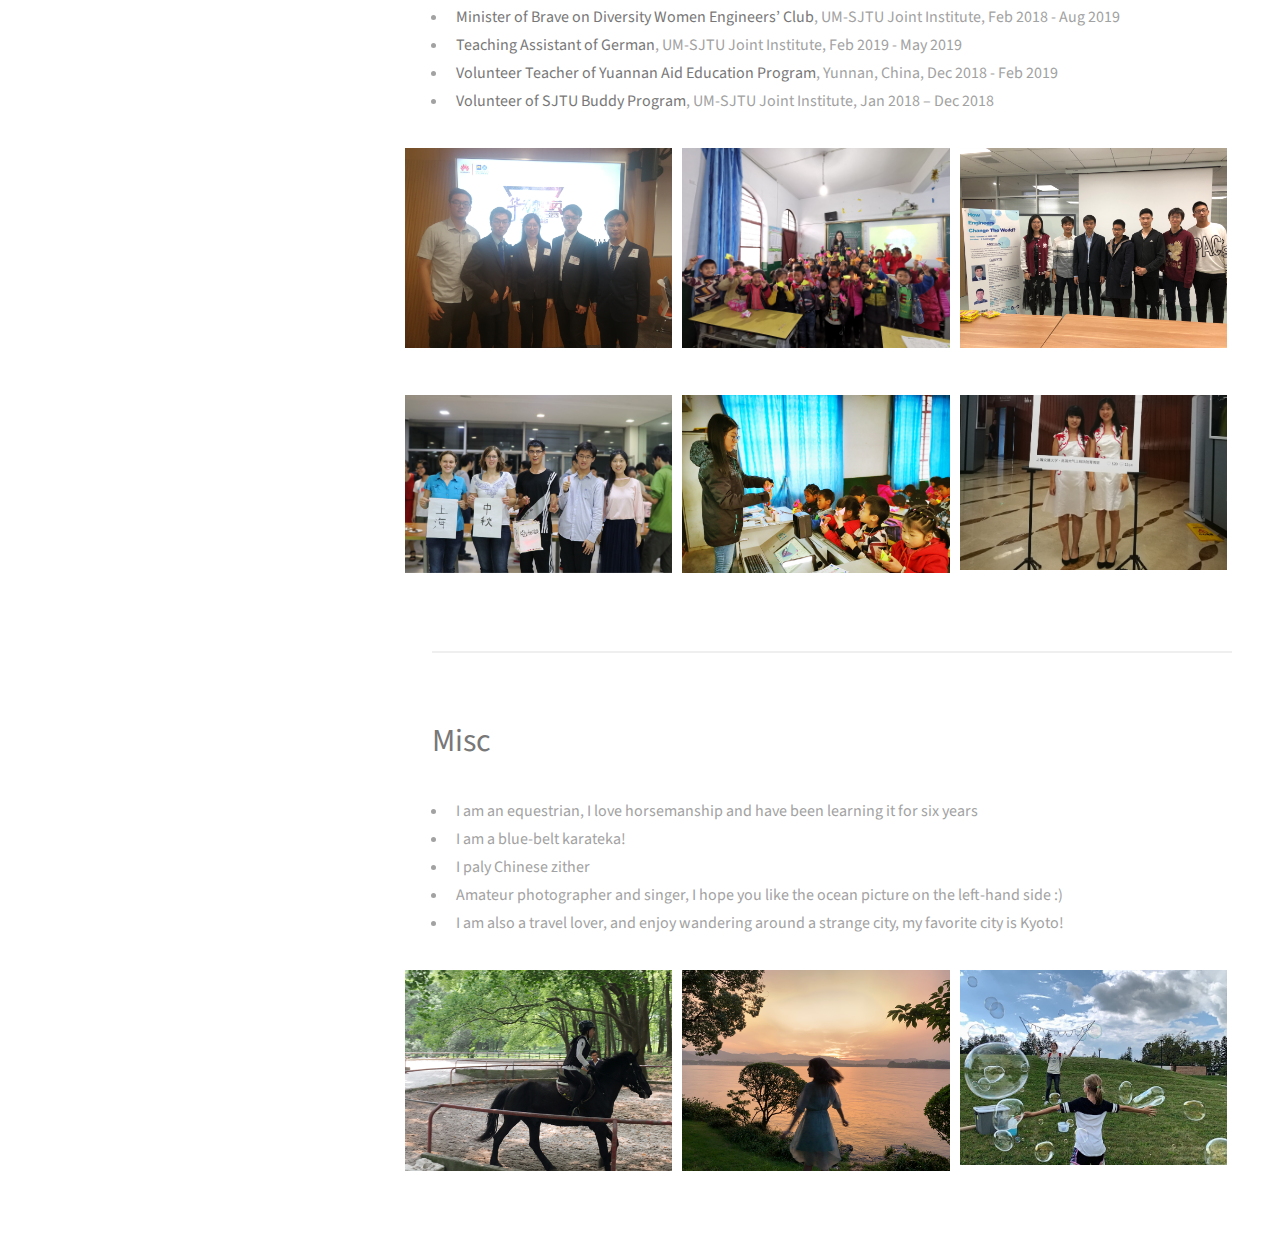
==== commit 2d79b05e: "changed industrial experience" ====
--- a/index.html
+++ b/index.html
@@ -65,7 +65,7 @@
 
         I am a second-year master student majoring in <a
             href="https://msaii.cs.cmu.edu/" target="_blank">Artificial Intelligence and Innovation</a>
-        at <a href="https://www.cmu.edu/" target="_blank">Carnegie Mellon University</a> advised by Professor
+        at <a href="https://www.cs.cmu.edu/" target="_blank">Carnegie Mellon University</a> advised by Professor
         <a href="http://euro.ecom.cmu.edu/shamos.html" target="_blank">Michael Shamos</a>
          and I will graduate in May 2023. I obtained my dual bachelor's degree in <a
             href="https://cse.engin.umich.edu/academics/undergraduate/computer-science-eng/" target="_blank">Computer Science</a>
@@ -232,6 +232,40 @@
             <div class="features">
 
                 <article data-aos="zoom-in" data-aos-duration="700">
+                    <a href="projects/MDP" class="image" target="_self"><img src="images/MDP.jpg" alt="" /></a>
+                    <div class="inner">
+                        <a href="projects/MDP" target="_self"><h3>AI Powered Smart Search System</h3></a>
+                        <ul>
+                            <li> Multidisciplinary Design Program sponsored by <a href="https://www.proquest.com/" target="_blank">
+                                ProQuest Co., Ltd.</a> and mentored by
+                                <a href="https://bnoble.engin.umich.edu/" target="_blank">Brian Noble</a></li>
+                            <li>Optimizes ProQuest’s search engine Dialog by proposing an approach to assign cooperative
+                                patent classification(CPC) code to unify patent schemes and better categorize document in
+                                the database.
+                            </li>
+                        </ul>
+                        </br>
+                        <b>[<a href="images/Design%20Expo.pdf" target="_blank">Design Expo</a>] [<a href="https://youtu.be/MNM5avmUQxQ" target="_blank">Demo</a>]</b>
+                    </div>
+                </article>
+
+                <article data-aos="zoom-in" data-aos-duration="700">
+                    <a class="image" target="_self"><img src="images/Colorizer3.jpg" alt="" /></a>
+                    <div class="inner">
+                        <h3>Colorizing Black and White Picture</h3>
+                        <ul>
+                            <li> Computer vision course project mentored by
+                                <a href="https://andrewowens.com/" target="_blank">Andrew Owens</a></li>
+                            <li>Reimplement and optimize the colorizer devised by Richard Zhang [<a href="https://richzhang.github.io/colorization/" target="_blank">2</a>] through adjusting the architecture
+                                of the neural network as well as designing a more effective loss function.
+                            </li>
+                        </ul>
+                        </br>
+                        <b>[<a href="images/EECS%20442_Proposal_Colorizing_black_and_white_picture.pdf" target="_blank">Proposal</a>] [<a href="images/EECS442_final_project.pdf" target="_blank">Final Report</a>]</b>
+                    </div>
+                </article>
+
+                <article data-aos="zoom-in" data-aos-duration="700">
                     <a  class="image" target="_self"><img src="images/S2-CAN3.jpg" alt="" /></a>
                     <div class="inner">
                         <h3>Sufficiently Secure Controller Area Network</h3>
@@ -244,7 +278,7 @@
                             </li>
                         </ul>
                         </br>
-                        <b>[confidentiality required]</b>
+                        <b>[<a href="https://dl.acm.org/doi/10.1145/3485832.3485883" target="_blank">Webpage</a>]</b>
                     </div>
                 </article>
 
@@ -282,40 +316,6 @@
                         </ul>
                         </br>
                         <b>[confidentiality required]</b>
-                    </div>
-                </article>
-
-                <article data-aos="zoom-in" data-aos-duration="700">
-                    <a href="projects/MDP" class="image" target="_self"><img src="images/MDP.jpg" alt="" /></a>
-                    <div class="inner">
-                        <a href="projects/MDP" target="_self"><h3>AI Powered Smart Search System</h3></a>
-                        <ul>
-                            <li> Multidisciplinary Design Program sponsored by <a href="https://www.proquest.com/" target="_blank">
-                                ProQuest Co., Ltd.</a> and mentored by
-                                <a href="https://bnoble.engin.umich.edu/" target="_blank">Brian Noble</a></li>
-                            <li>Optimizes ProQuest’s search engine Dialog by proposing an approach to assign cooperative
-                                patent classification(CPC) code to unify patent schemes and better categorize document in
-                                the database.
-                            </li>
-                        </ul>
-                        </br>
-                        <b>[<a href="images/Design%20Expo.pdf" target="_blank">Design Expo</a>] [<a href="https://youtu.be/MNM5avmUQxQ" target="_blank">Demo</a>]</b>
-                    </div>
-                </article>
-
-                <article data-aos="zoom-in" data-aos-duration="700">
-                    <a class="image" target="_self"><img src="images/Colorizer3.jpg" alt="" /></a>
-                    <div class="inner">
-                        <h3>Colorizing Black and White Picture [ongoing]</h3>
-                        <ul>
-                            <li> Computer vision course project mentored by
-                                <a href="https://andrewowens.com/" target="_blank">Andrew Owens</a></li>
-                            <li>Reimplement and optimize the colorizer devised by Richard Zhang [<a href="https://richzhang.github.io/colorization/" target="_blank">2</a>] through adjusting the architecture
-                                of the neural network as well as designing a more effective loss function.
-                            </li>
-                        </ul>
-                        </br>
-                        <b>[<a href="images/EECS%20442_Proposal_Colorizing_black_and_white_picture.pdf" target="_blank">Proposal</a>]</b>
                     </div>
                 </article>
 
@@ -492,9 +492,64 @@
         <header class="major">
             <h2>Industrial Experience<br/></h2>
         </header>
+
+        <h4>
+            <br><b>Meta</b>, Menlo Park, California</br>
+            <nobr>Applied Research Scientist Intern, Enterprise Products Dept. | May 2022 - Aug 2022</nobr>
+        </h4>
+        Project: Spend Classification
+        <ul>
+            <li>
+                Improved and tuned a cross-lingual language model (XLM) that saved $480M+ in the last two
+                years and serves 99 internal teams by classifying Meta’s daily spending into 400+ invoice
+                categories with ~$70B annual traffic
+            </li>
+            <li>
+                Designed and deployed 2-layer hierarchical model architecture to mitigate a severe class
+                imbalance problem within a dataset of 10M invoices improving production accuracy from 92%
+                to 98%; delivered tech talk to team and clients
+            </li>
+            <li>
+                Experimented with 10 useful new XLM features by creating Dataswarm pipelines to extract
+                features from raw data and enhanced model f1-score by >2%
+            </li>
+            <li>
+                Suggested the cross-functional team with modified category taxonomy based on analyzing
+                confusion matrix
+            </li>
+            <li>
+                Resolved data leakage by re-splitting train/test datasets so that production accuracy
+                reflects model generality
+            </li>
+        </ul>
+
+        <h4>
+            <br><b>Intel</b>, Shanghai, China</br>
+            <nobr>Deep Learning Intern, AI and Big Data Dept. | May 2022 - Aug 2022</nobr>
+        </h4>
+        Project: Spend Classification
+        <ul>
+            <li>
+                Built a vertical federated linear regression model that enables companies to collaboratively
+                train a predictive model of 78% accuracy with 5 GB local data of different feature spaces to
+                preserve customer privacy
+            </li>
+            <li>
+                Designed and coded a joint computation mechanism of gradient for loss function among several
+                participants
+            </li>
+            <li>
+                Wrote scripts to encapsulate LibOS and big data applications for training federated learning
+                (FL) models
+            </li>
+            <li>
+                Evaluated and debugged an LSTM-based horizontal FL model with Intel Software Guard Extensions
+            </li>
+        </ul>
+
         <h4>
             <!--TODO: 加一个netease logo？         -->
-            <br><b>NetEase Inc., Hangzhou, China</b></br>
+            <br><b>NetEase Inc.</b>, Hangzhou, China</br>
             <nobr>Android Engineer, Cloud Music Dept. | Jun 2020 - Aug 2020</nobr>
         </h4>
         Project: Revolutionary NetEase Cloud Music Update 8.0
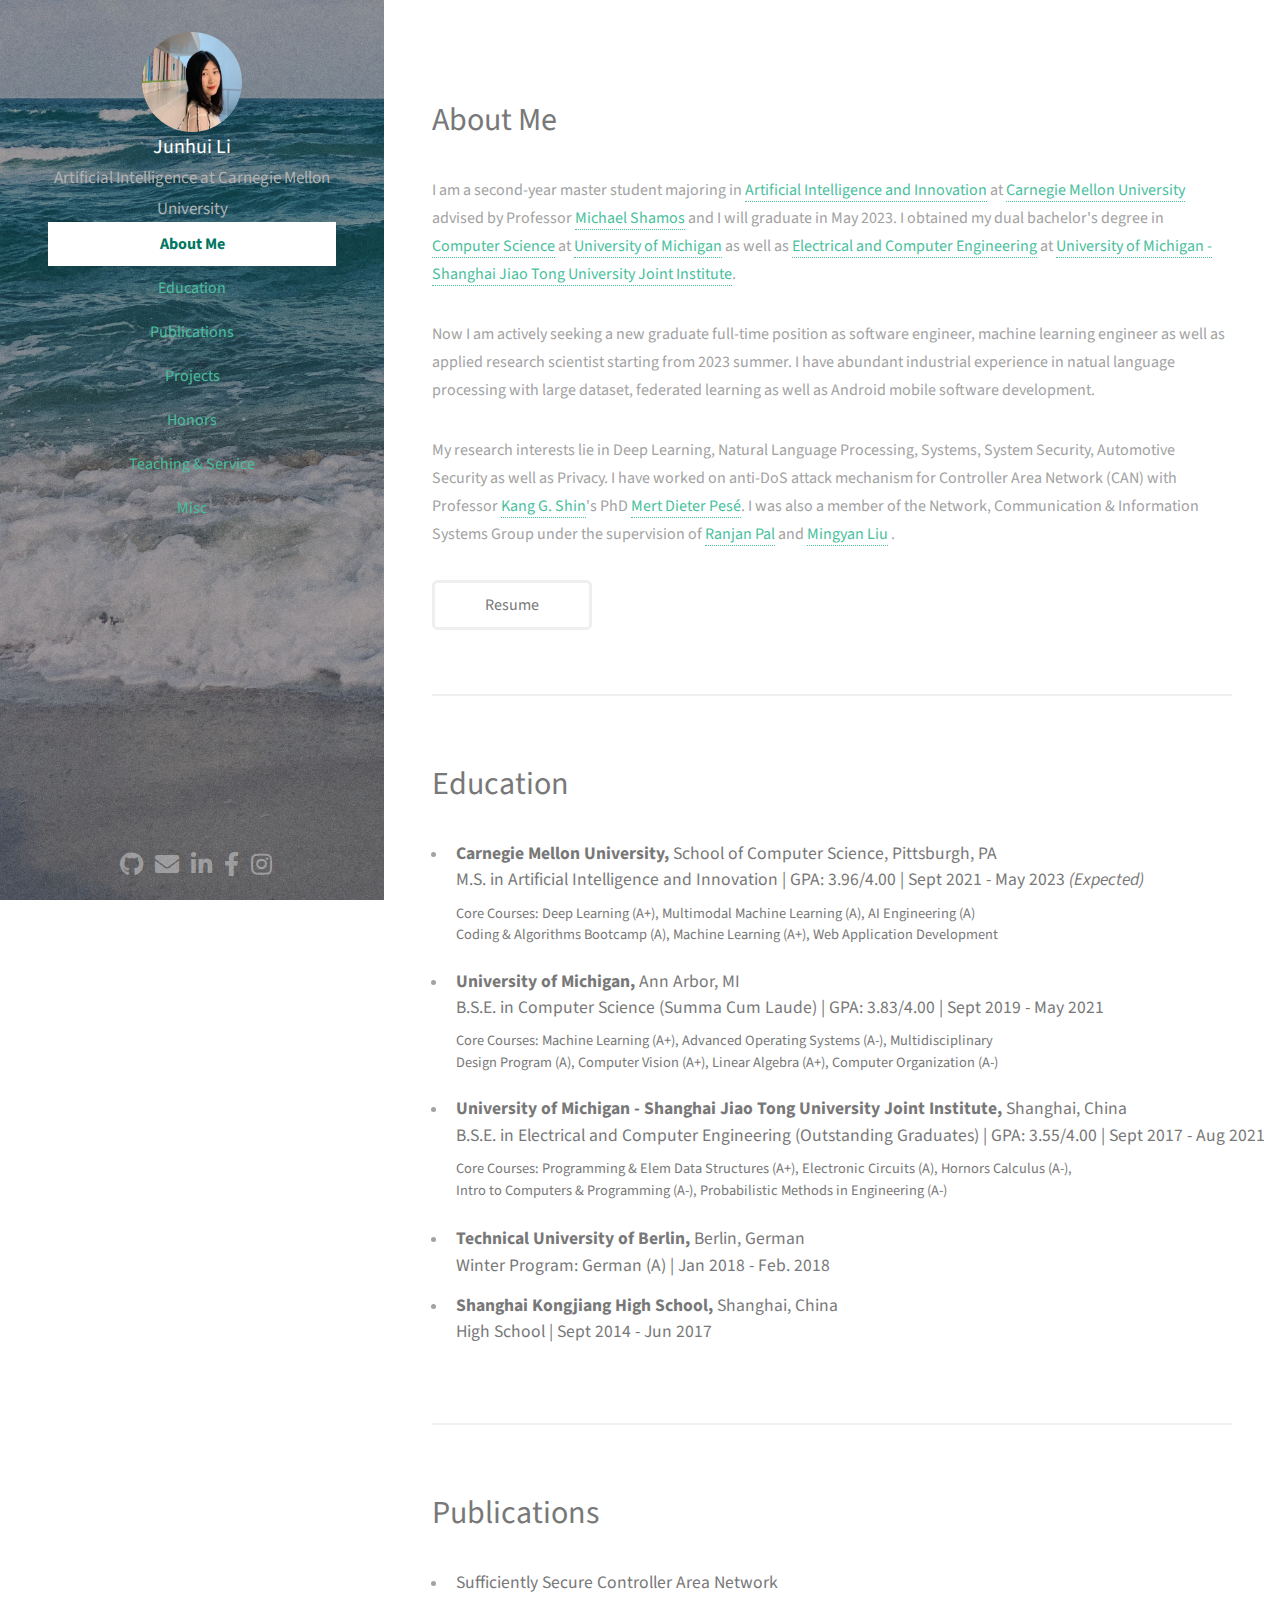
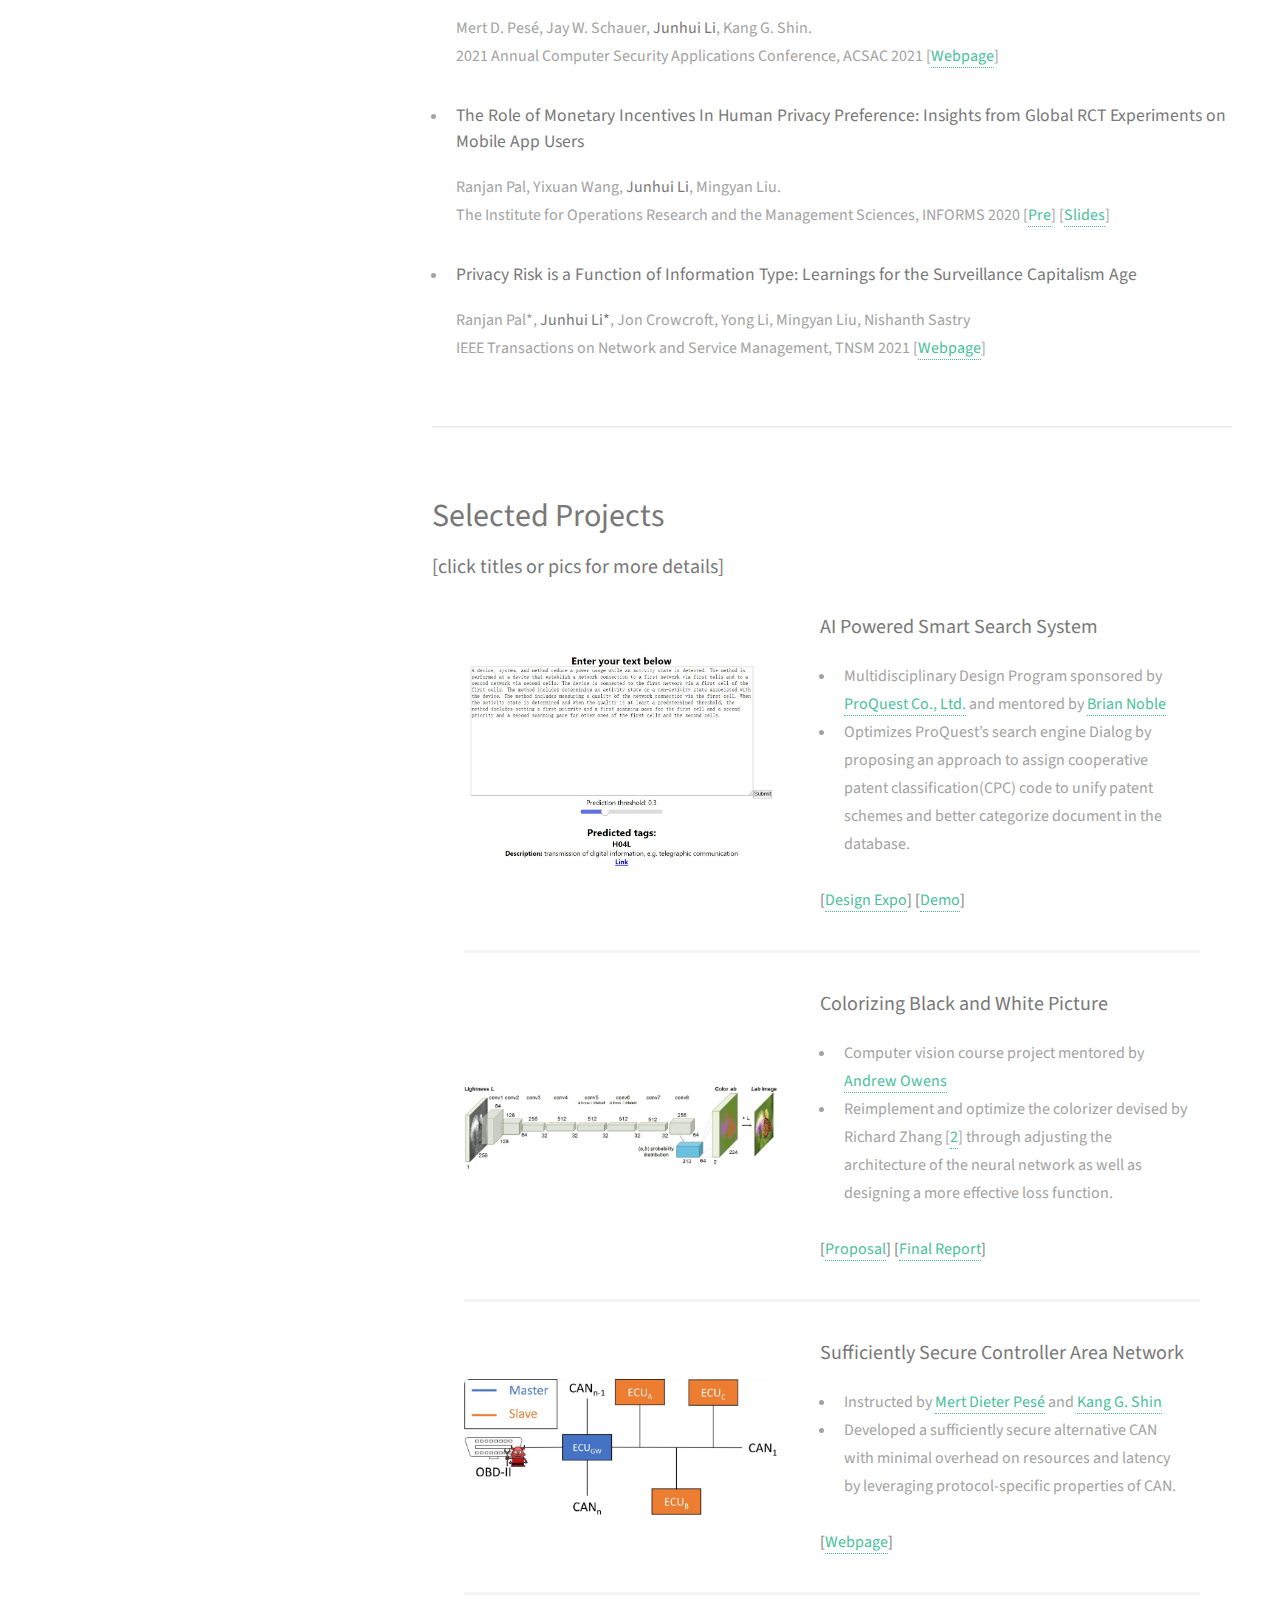
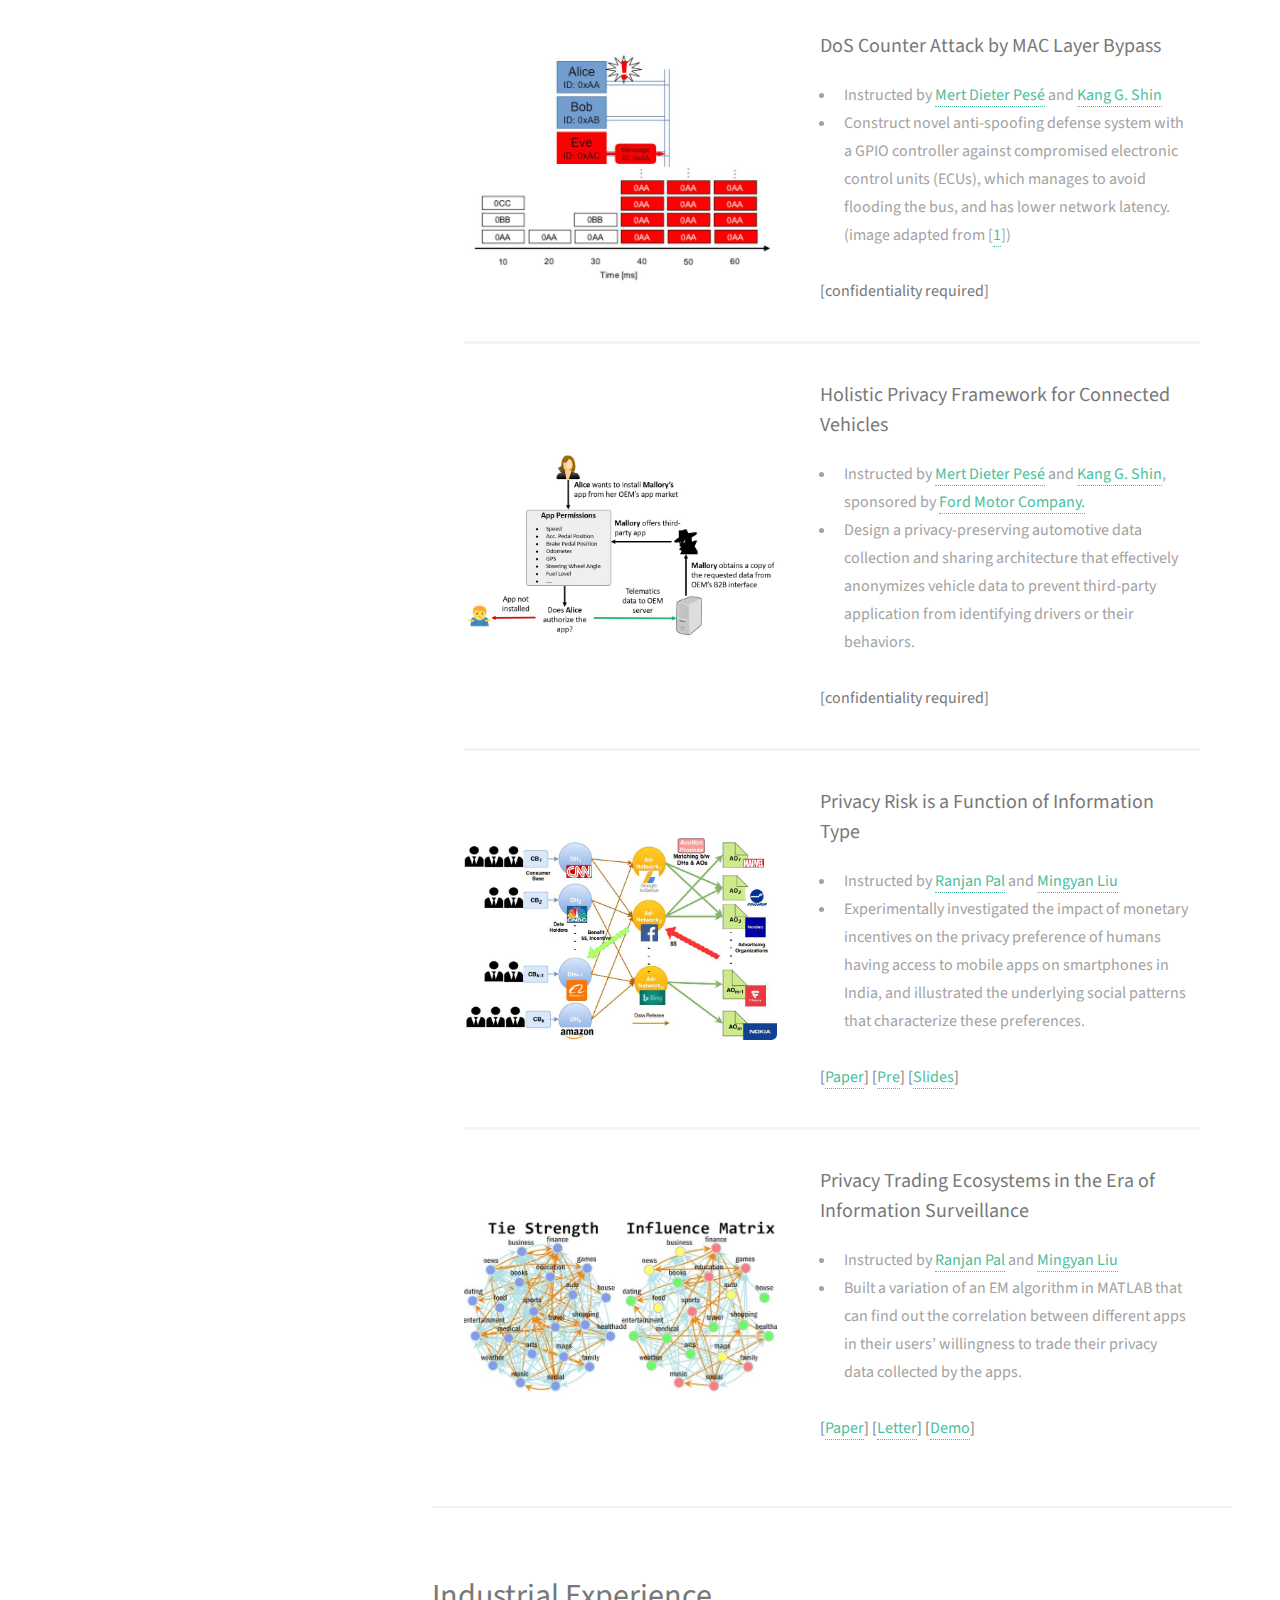
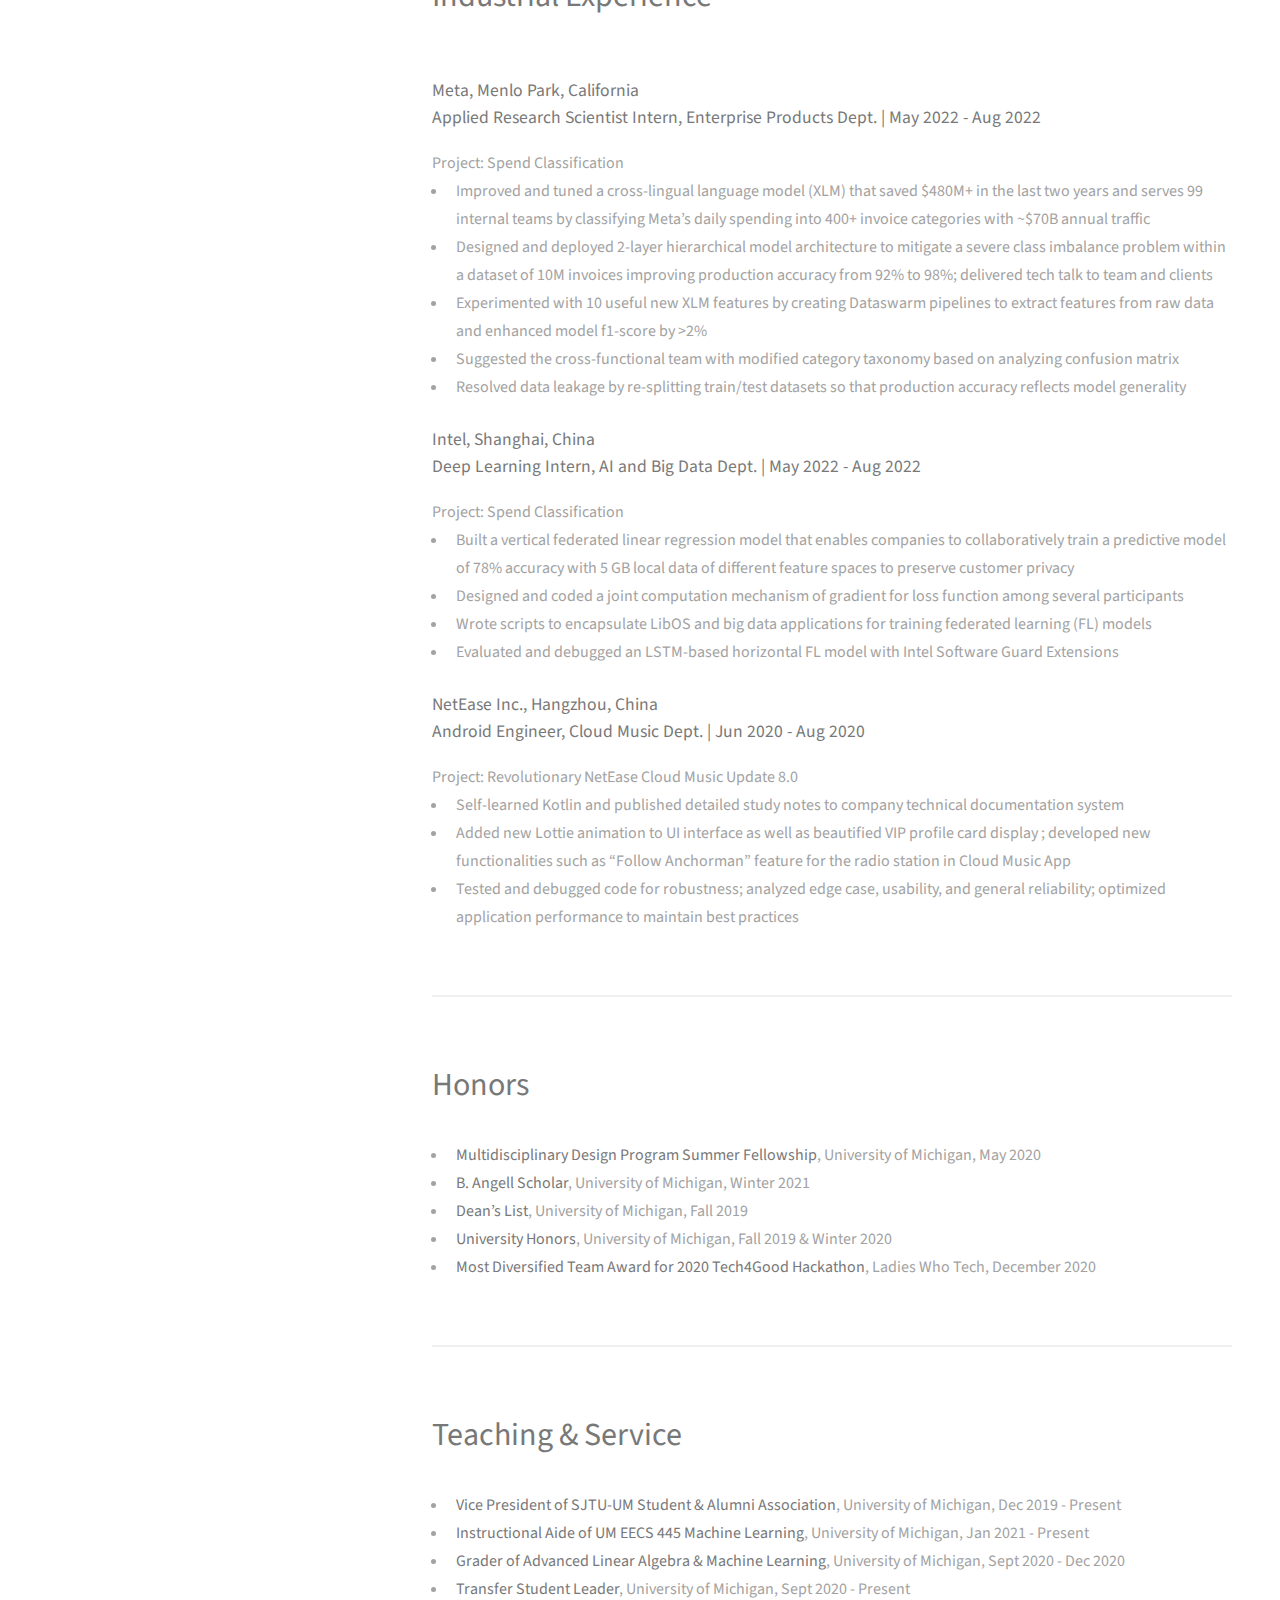
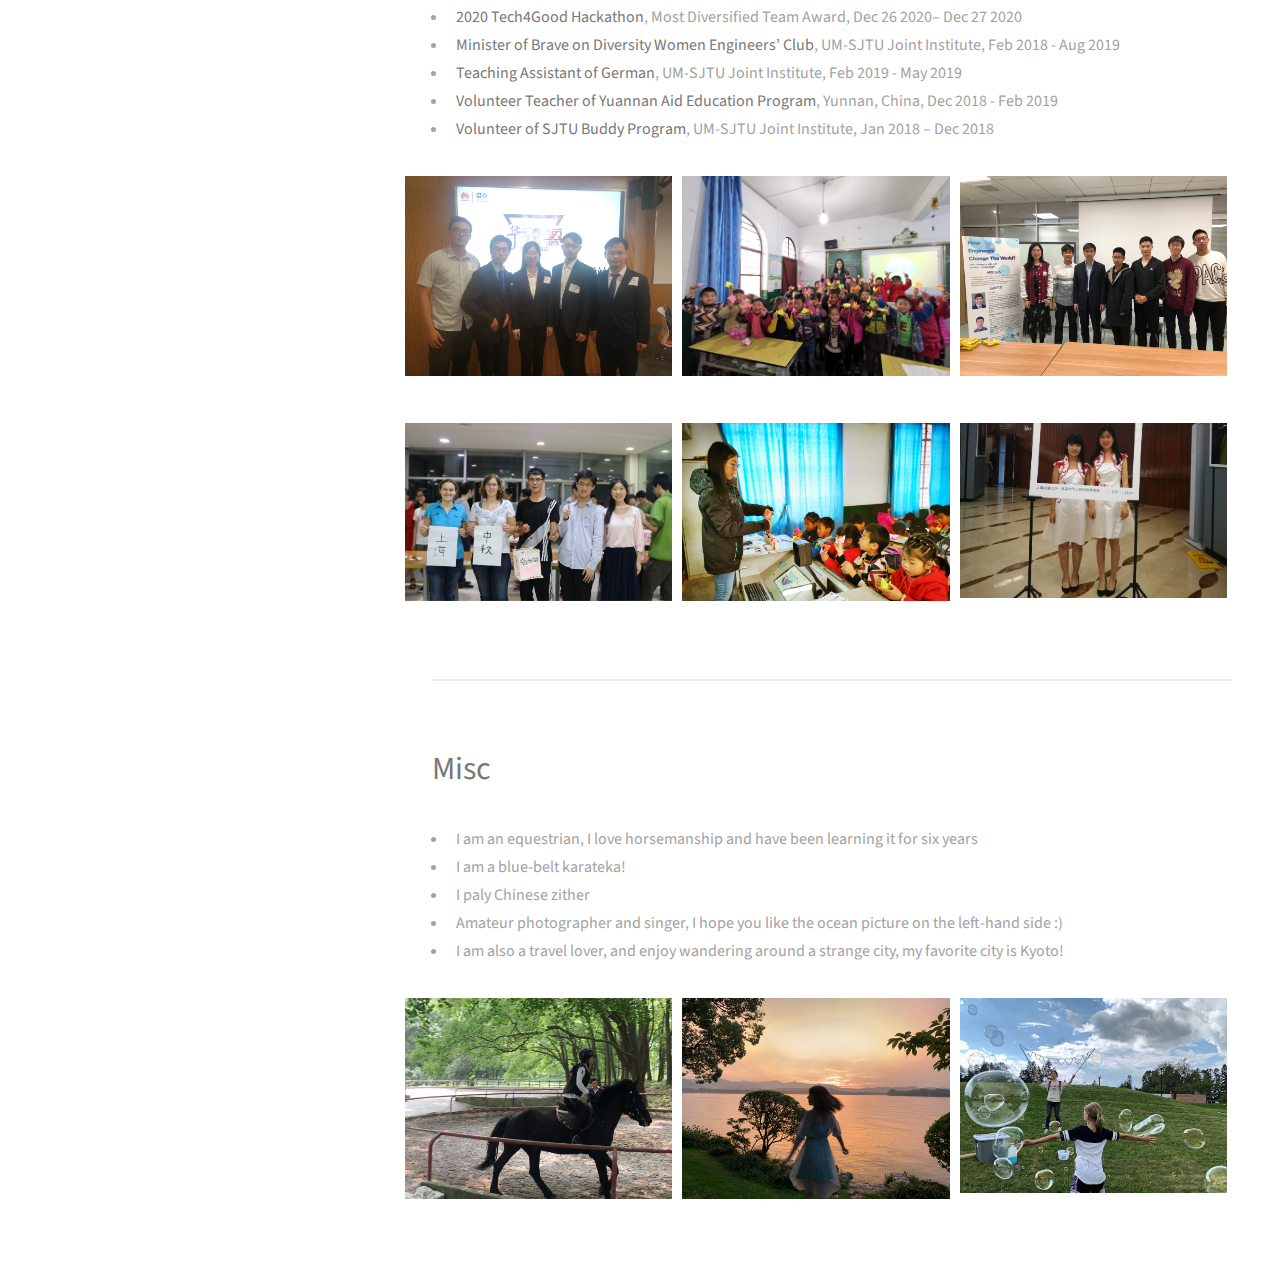
==== commit 32279358: "changed industrial experience" ====
--- a/index.html
+++ b/index.html
@@ -20,8 +20,8 @@
         <!--        <img src="images/me.jpg" alt="" class="image avatar"/></a>-->
         <img src="images/me3.JPG" alt="Avatar" class="avatar"/></a>
         <h1 align="center"><br><strong>Junhui Li</strong></br>
-            <p align="center" style="font-size:17px"><br>Computer Science Engineering</br>
-                at University of Michigan</p><h6></h6>
+            <p align="center" style="font-size:17px"><br>Artificial Intelligence at</br>
+                Carnegie Mellon University</p><h6></h6>
         </h1>
         <nav id="nav">
             <ul>
@@ -121,7 +121,7 @@
                             <h4>
                                 <nobr><b><span style="font-weight: bold;">University of Michigan,</span>
                                     Ann Arbor, MI</b></nobr>
-                                <nobr>B.S.E. in Computer Science | GPA: 3.83/4.00 | Sept 2019 - May
+                                <nobr>B.S.E. in Computer Science (Summa Cum Laude) | GPA: 3.83/4.00 | Sept 2019 - May
                                     2021</nobr>
                             </h4>
                             <p>
@@ -139,7 +139,7 @@
                                     Shanghai,
                                     China</b>
                                 </nobr>
-                                <nobr>B.S.E. in Electrical and Computer Engineering | GPA: 3.55/4.00 | Sept 2017 - Aug
+                                <nobr>B.S.E. in Electrical and Computer Engineering (Outstanding Graduates) | GPA: 3.55/4.00 | Sept 2017 - Aug
                                     2021</nobr>
                             </h4>
                             <p>
@@ -575,6 +575,7 @@
         </header>
         <ul>
             <li><b>Multidisciplinary Design Program Summer Fellowship</b>, University of Michigan, May 2020</li>
+            <li><b>B. Angell Scholar</b>, University of Michigan, Winter 2021</li>
             <li><b>Dean’s List</b>, University of Michigan, Fall 2019</li>
             <li><b>University Honors</b>, University of Michigan, Fall 2019 & Winter 2020</li>
             <li><b>Most Diversified Team Award for 2020 Tech4Good Hackathon</b>, Ladies Who Tech, December 2020</li>
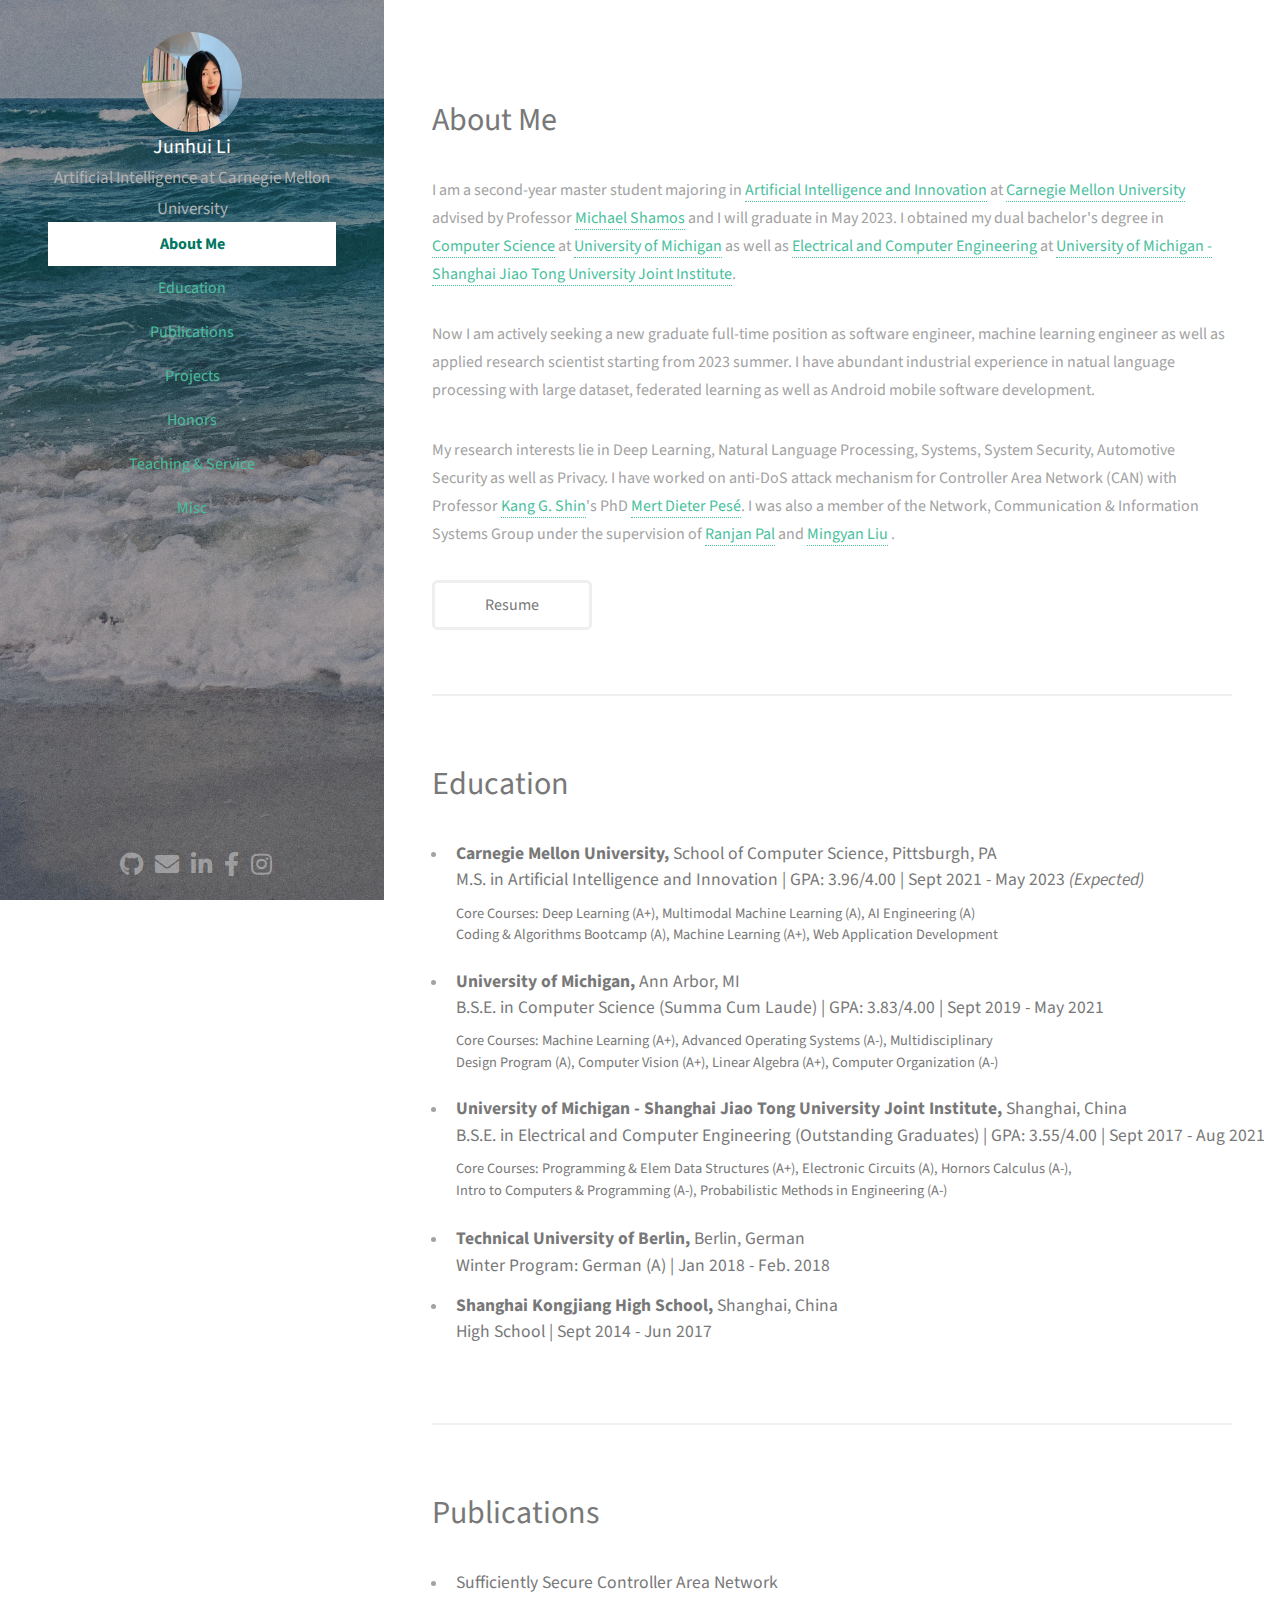
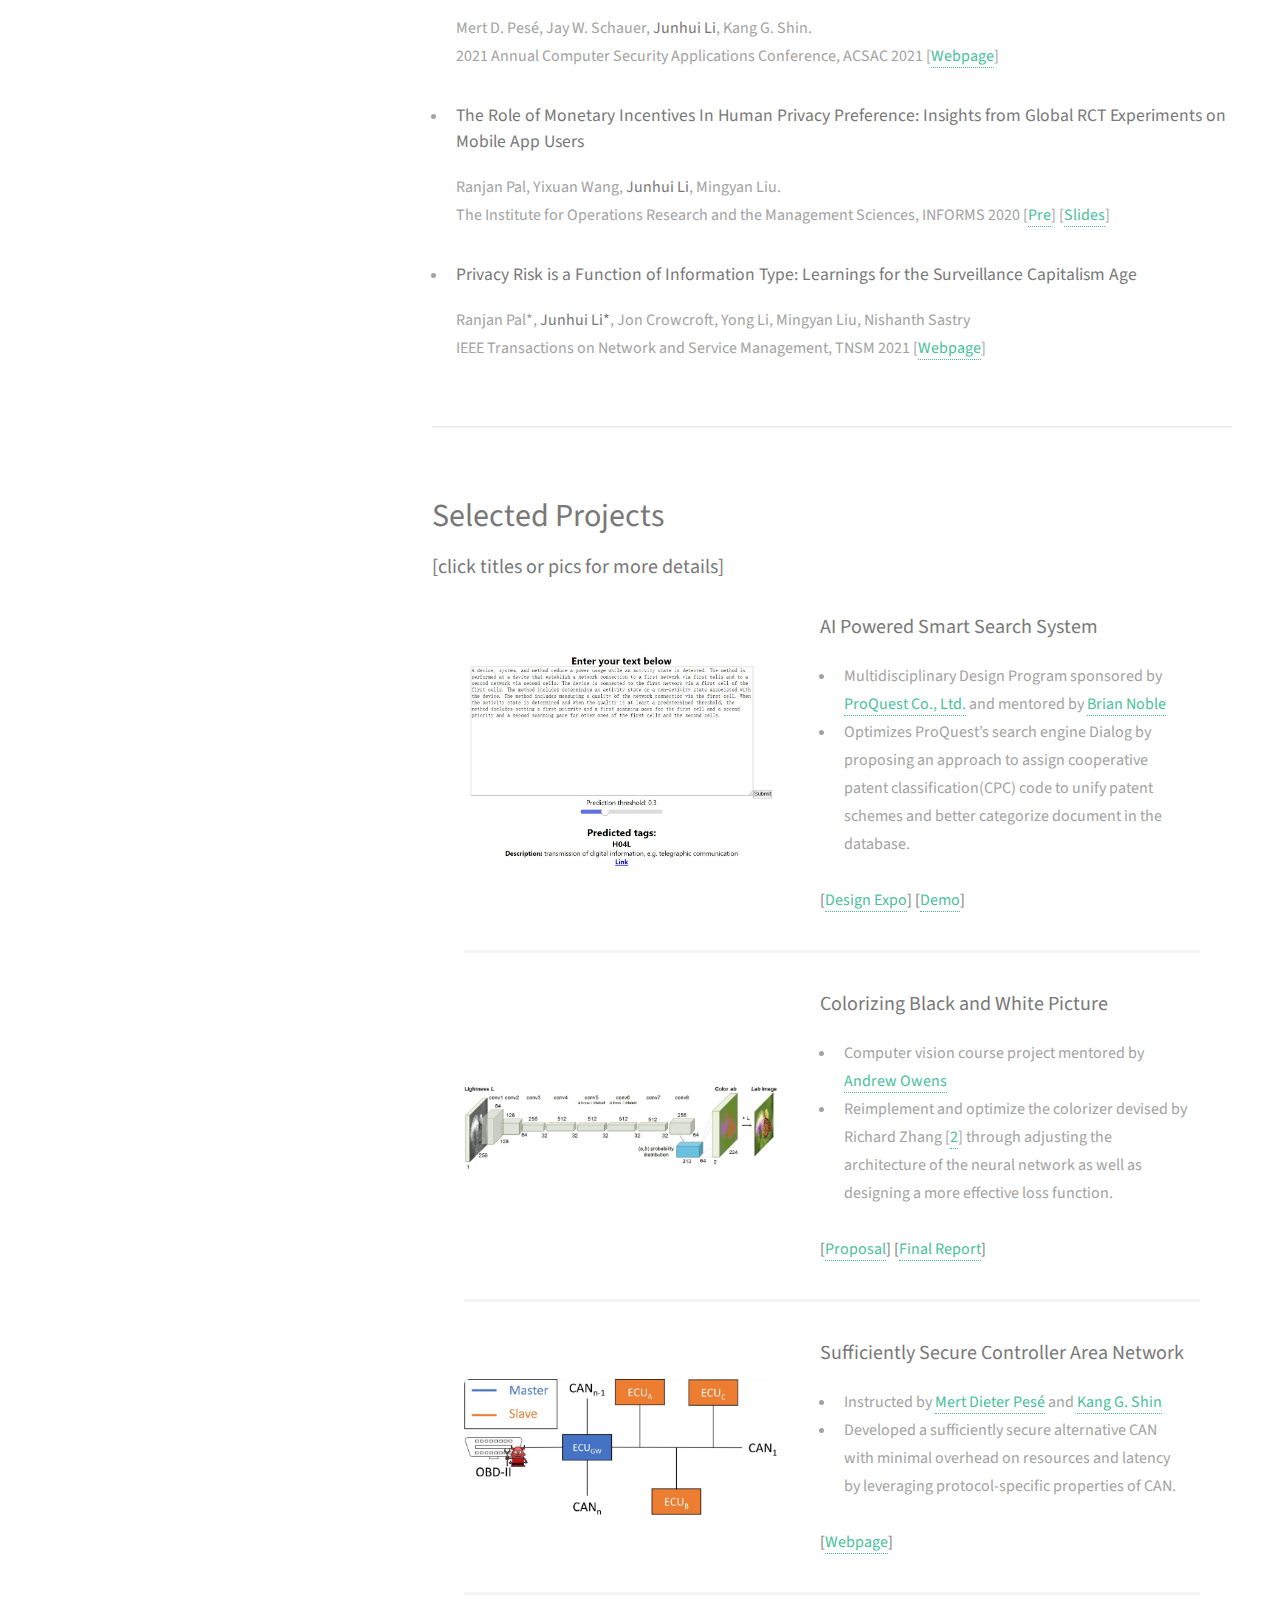
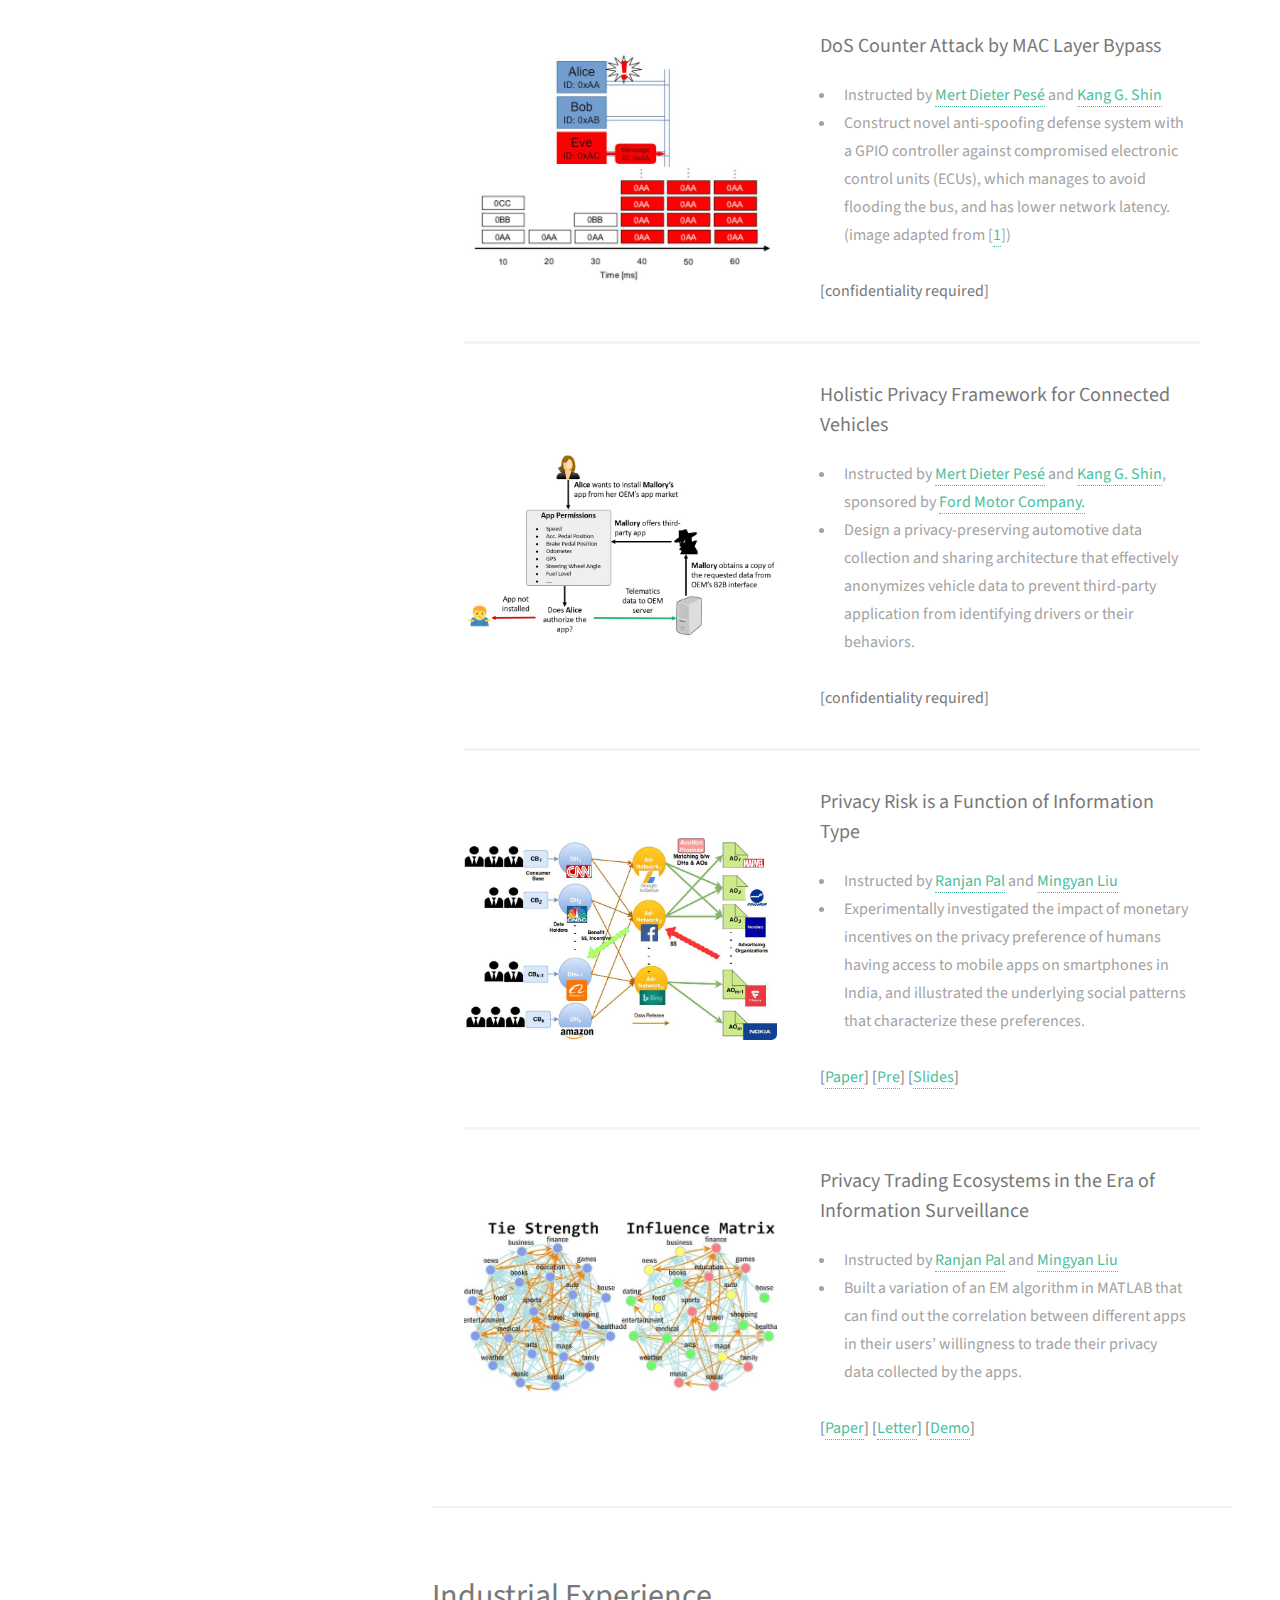
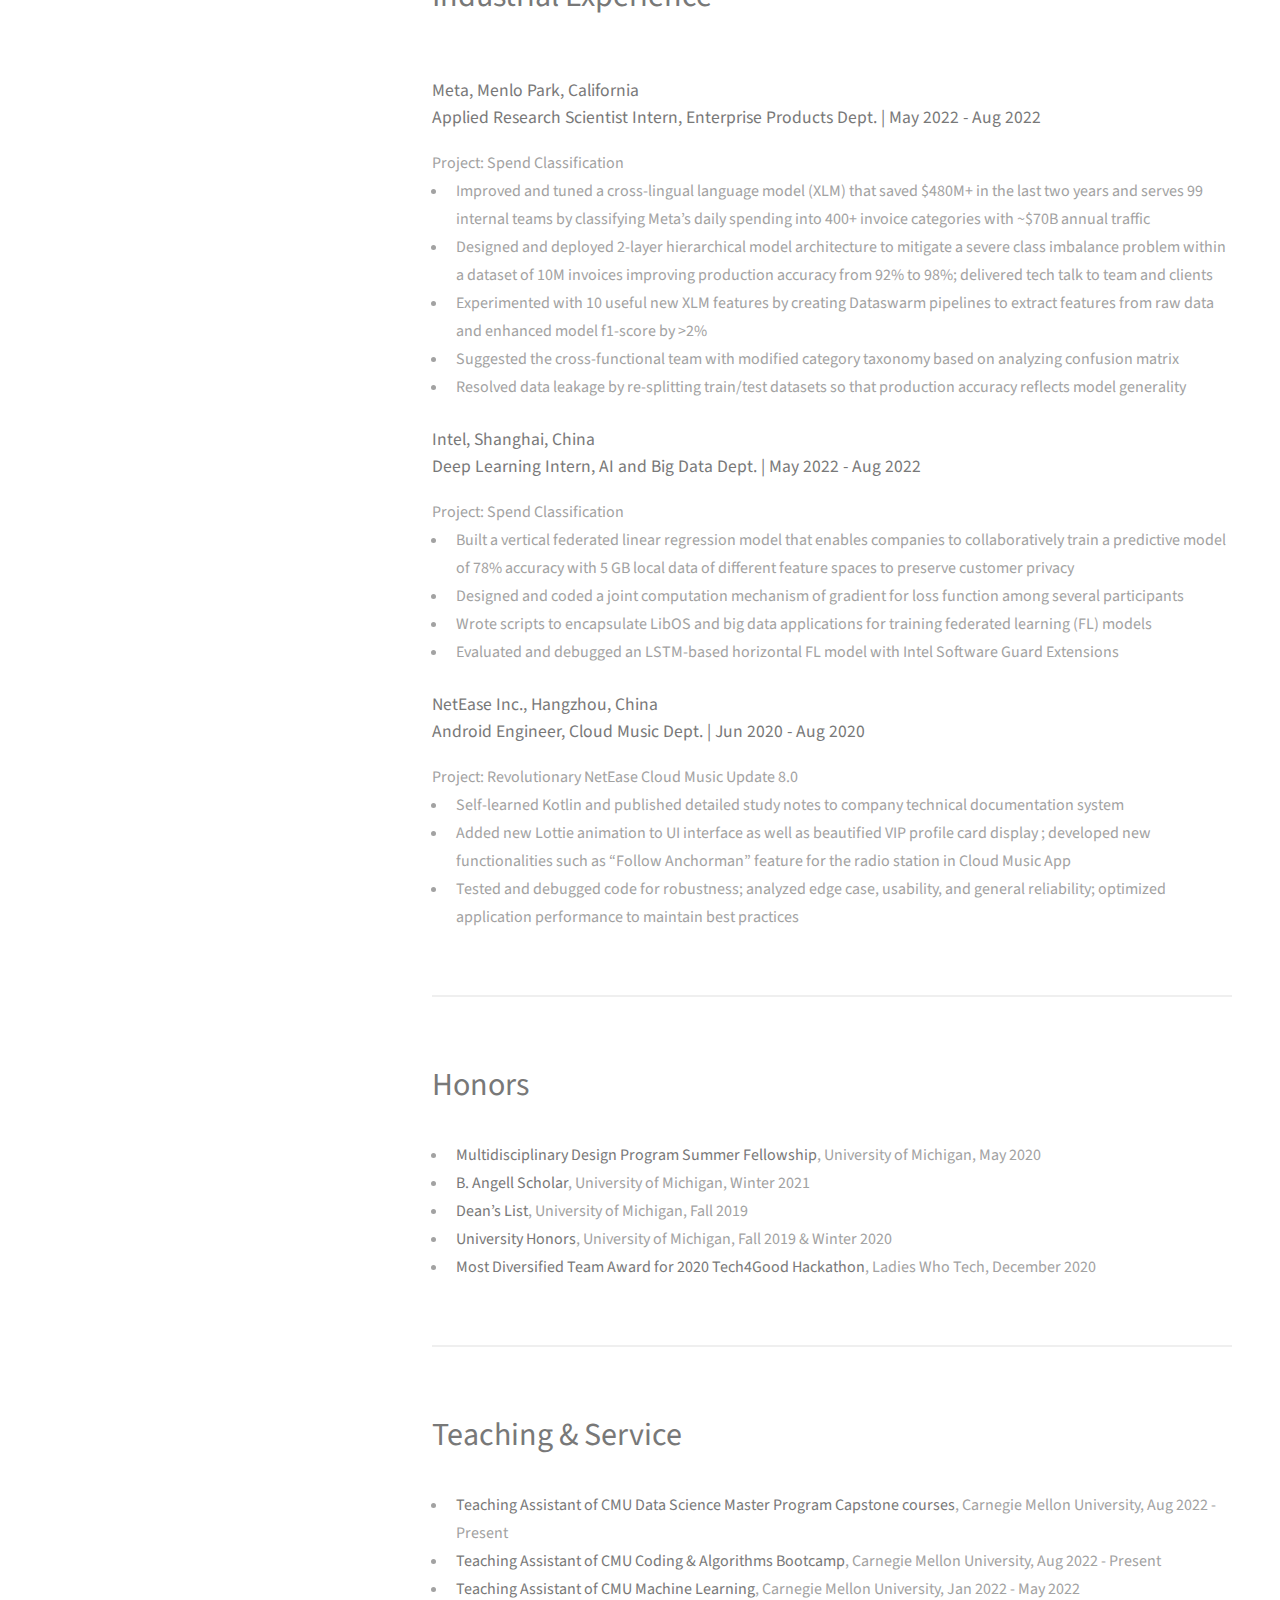
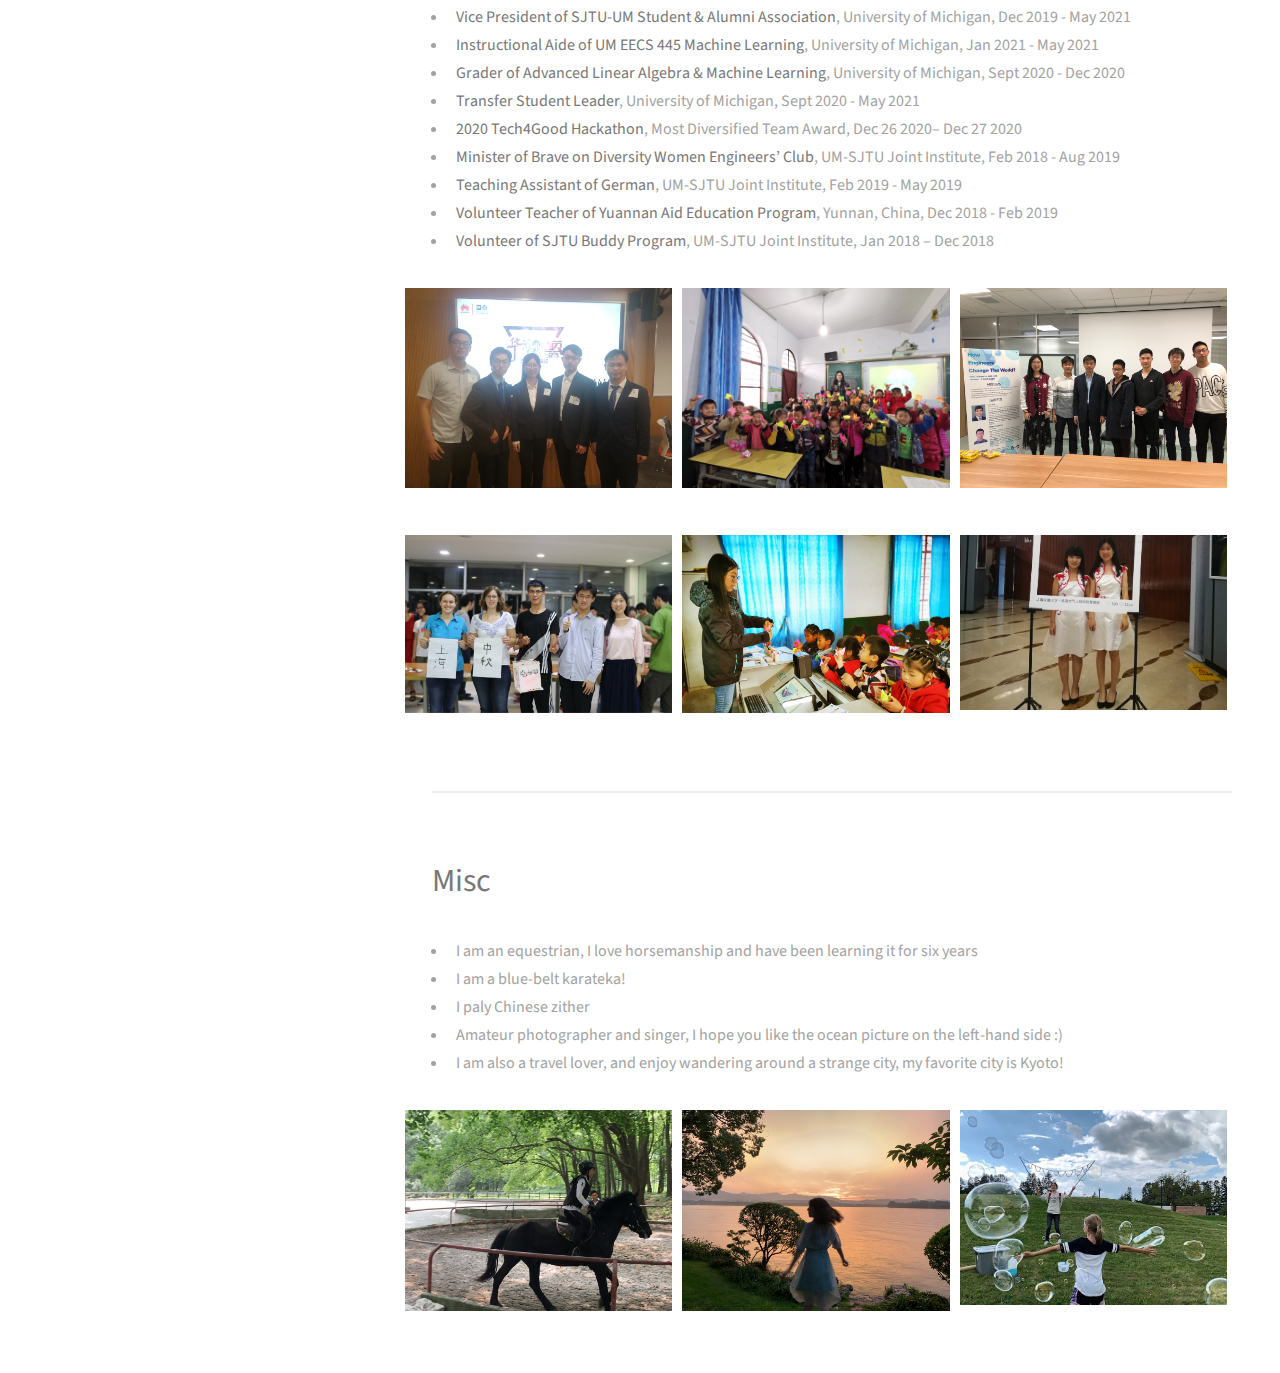
==== commit 5a45c9ab: "changed teaching" ====
--- a/index.html
+++ b/index.html
@@ -588,14 +588,20 @@
             <h2>Teaching & Service<br/></h2>
         </header>
         <ul>
+            <li><b>Teaching Assistant of CMU Data Science Master Program Capstone courses</b>, Carnegie Mellon University, Aug 2022 - Present
+            </li>
+            <li><b>Teaching Assistant of CMU Coding & Algorithms Bootcamp</b>, Carnegie Mellon University, Aug 2022 - Present
+            </li>
+            <li><b>Teaching Assistant of CMU Machine Learning</b>, Carnegie Mellon University, Jan 2022 - May 2022
+            </li>
             <li><b>Vice President of SJTU-UM Student & Alumni Association</b>, University of Michigan, Dec 2019 -
-                Present
-            </li>
-            <li><b>Instructional Aide of UM EECS 445 Machine Learning</b>, University of Michigan, Jan 2021 - Present
+                May 2021
+            </li>
+            <li><b>Instructional Aide of UM EECS 445 Machine Learning</b>, University of Michigan, Jan 2021 - May 2021
             </li>
             <li><b>Grader of Advanced Linear Algebra & Machine Learning</b>, University of Michigan, Sept 2020 - Dec 2020
             </li>
-            <li><b>Transfer Student Leader</b>, University of Michigan, Sept 2020 - Present</li>
+            <li><b>Transfer Student Leader</b>, University of Michigan, Sept 2020 - May 2021</li>
             <li><b>2020 Tech4Good Hackathon</b>, Most Diversified Team Award, Dec 26 2020– Dec 27 2020</li>
             <li><b>Minister of Brave on Diversity Women Engineers’ Club</b>, UM-SJTU Joint Institute, Feb 2018 - Aug
                 2019
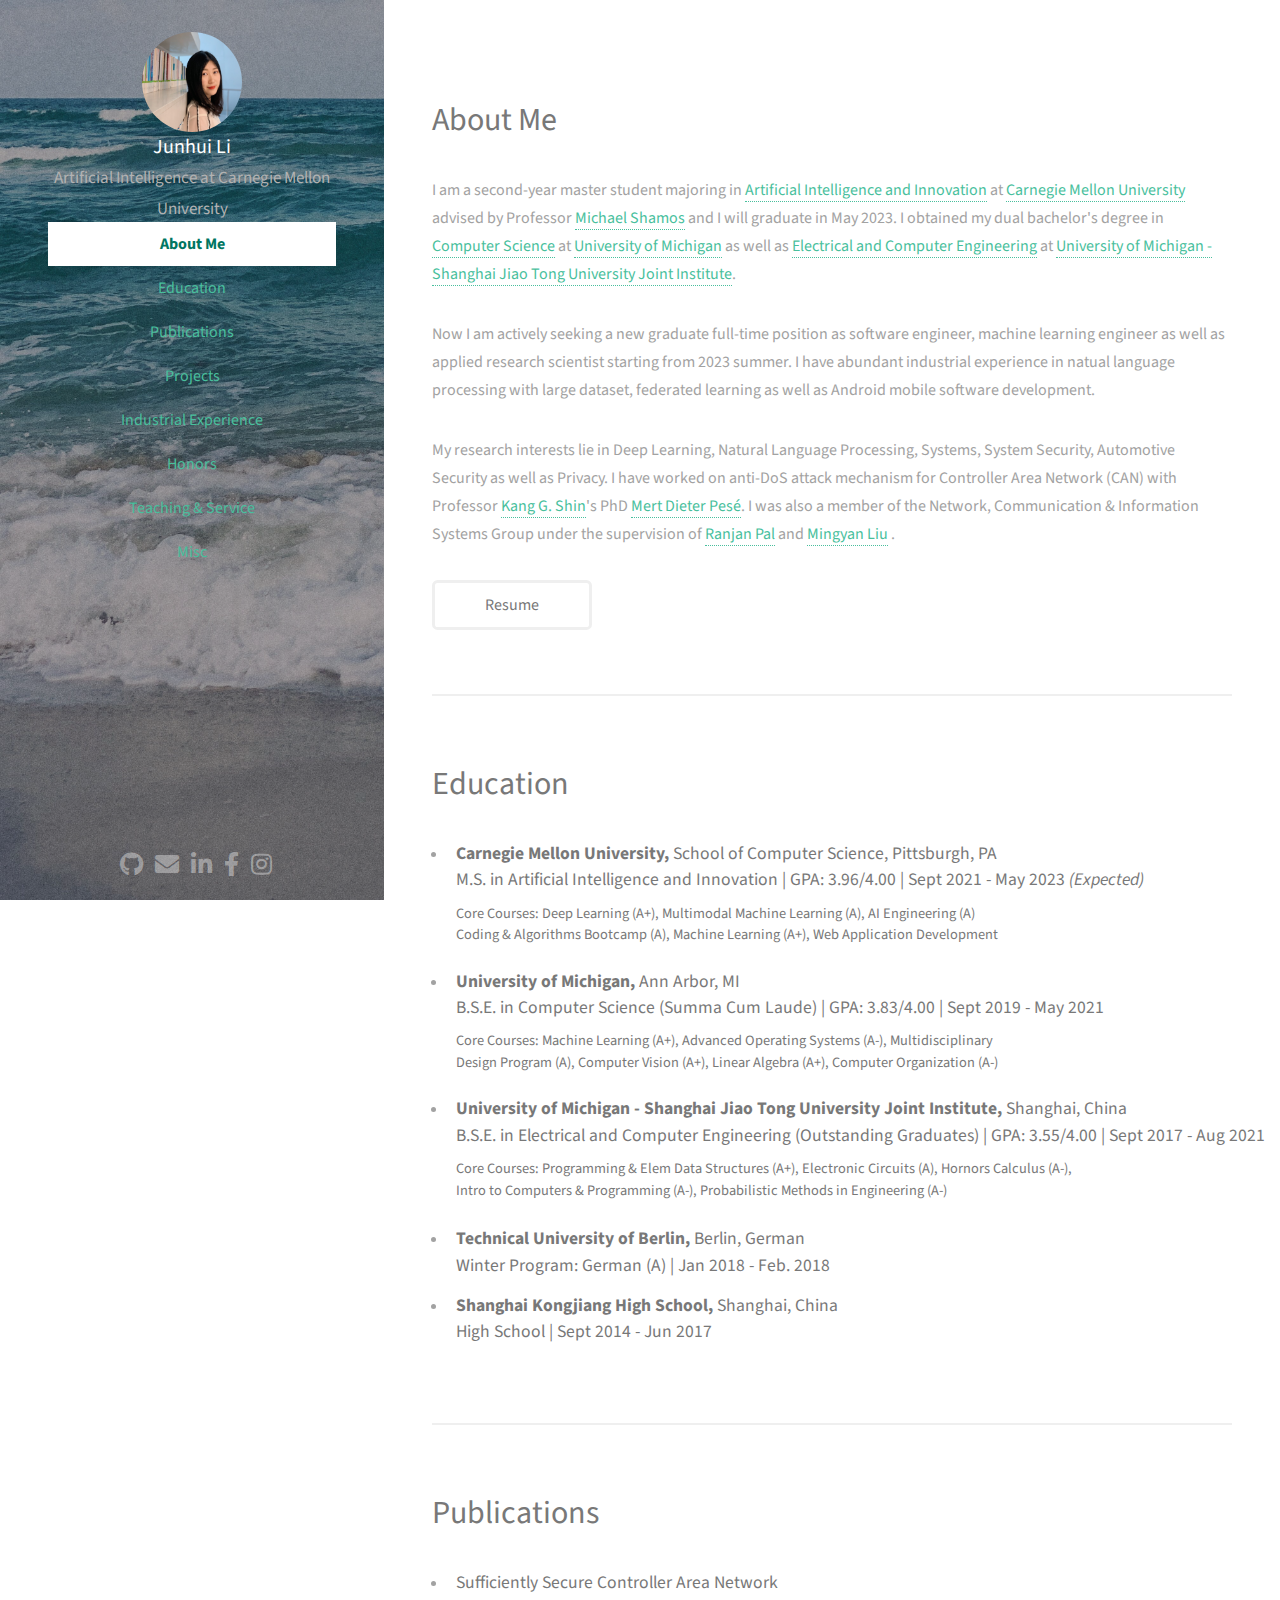
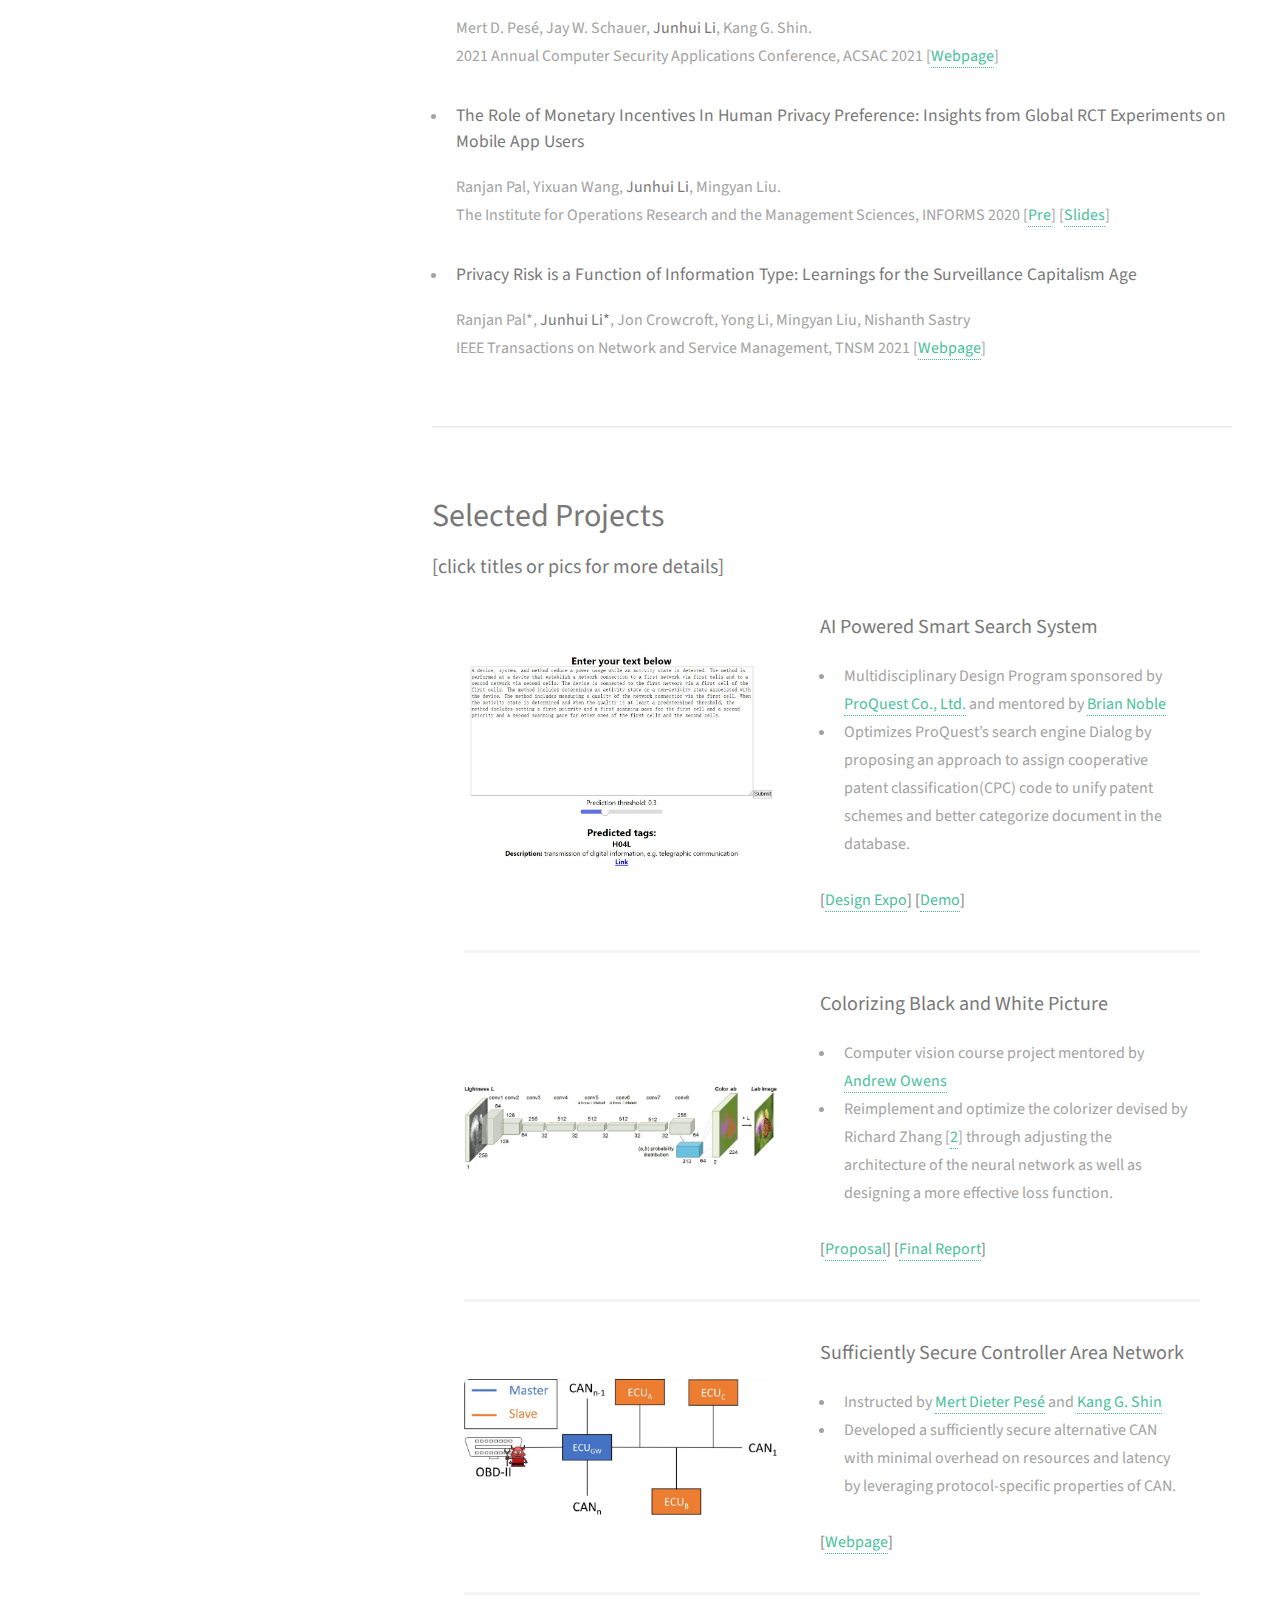
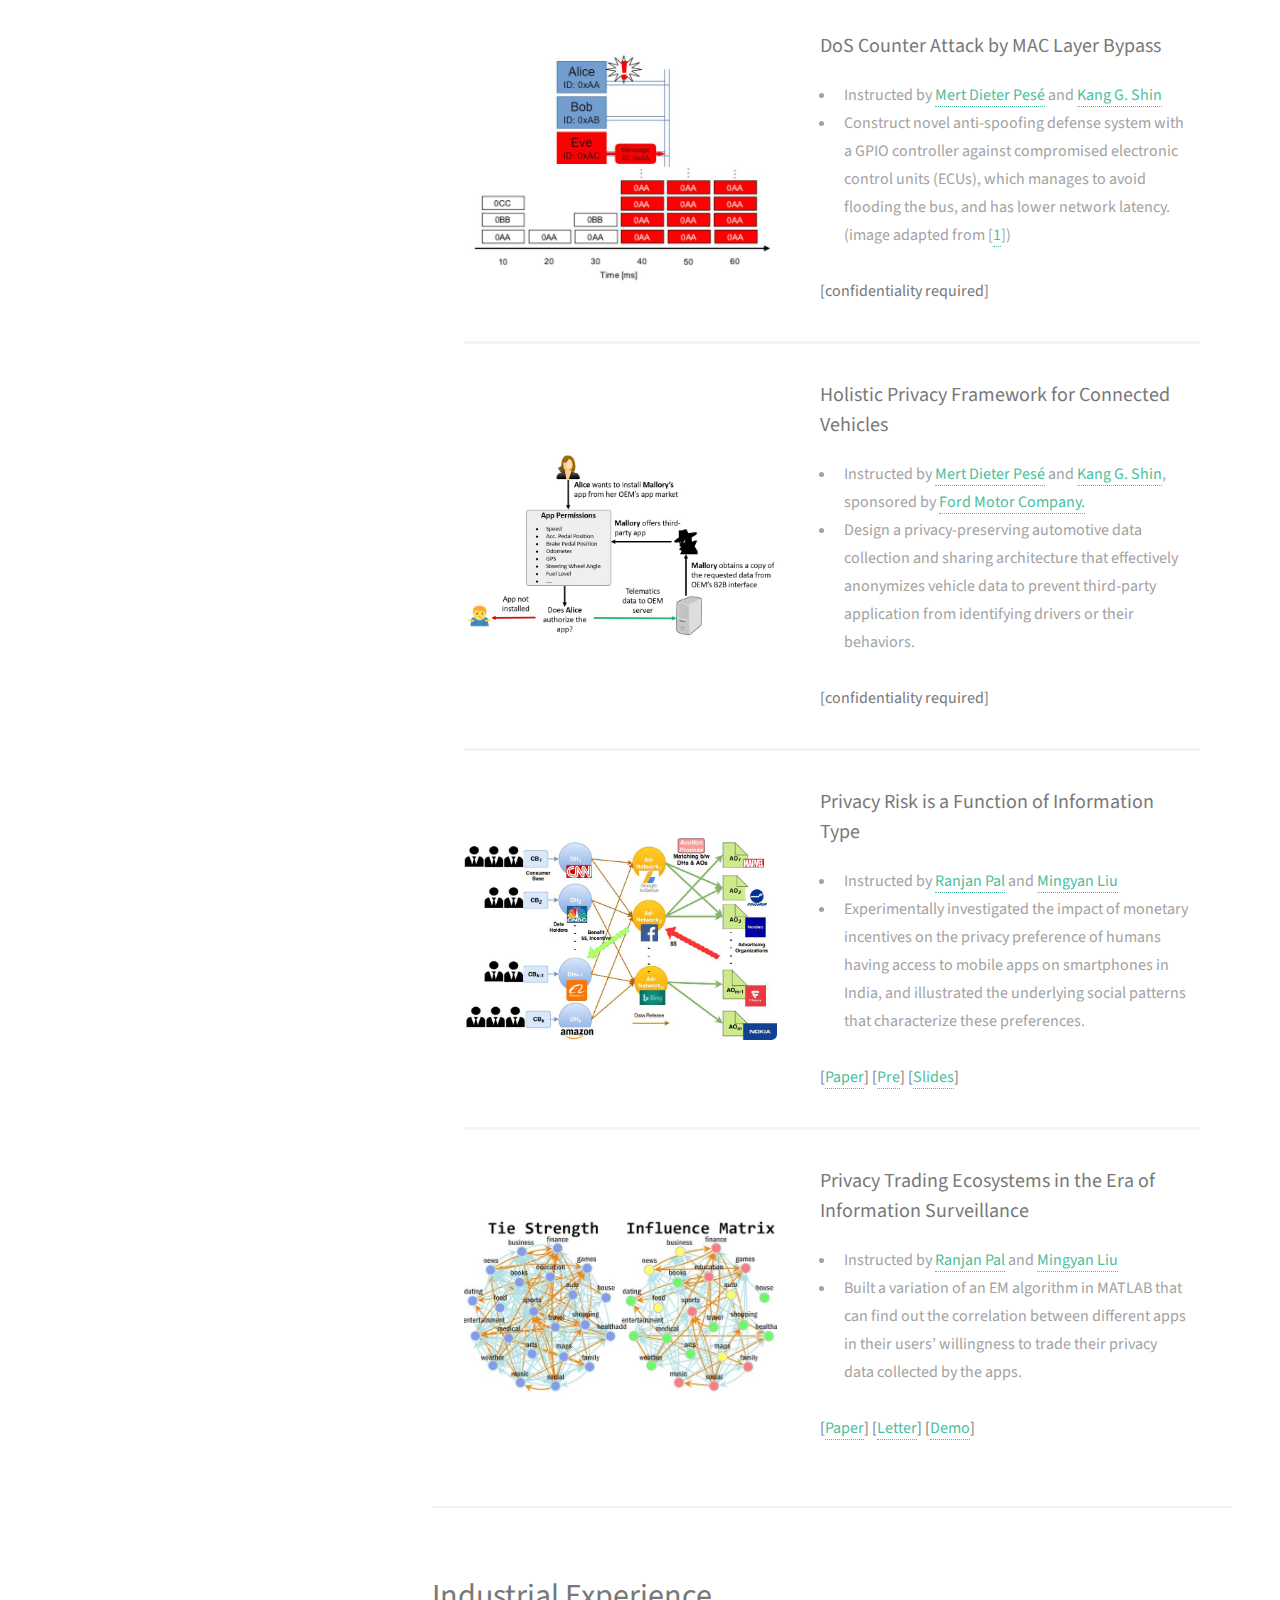
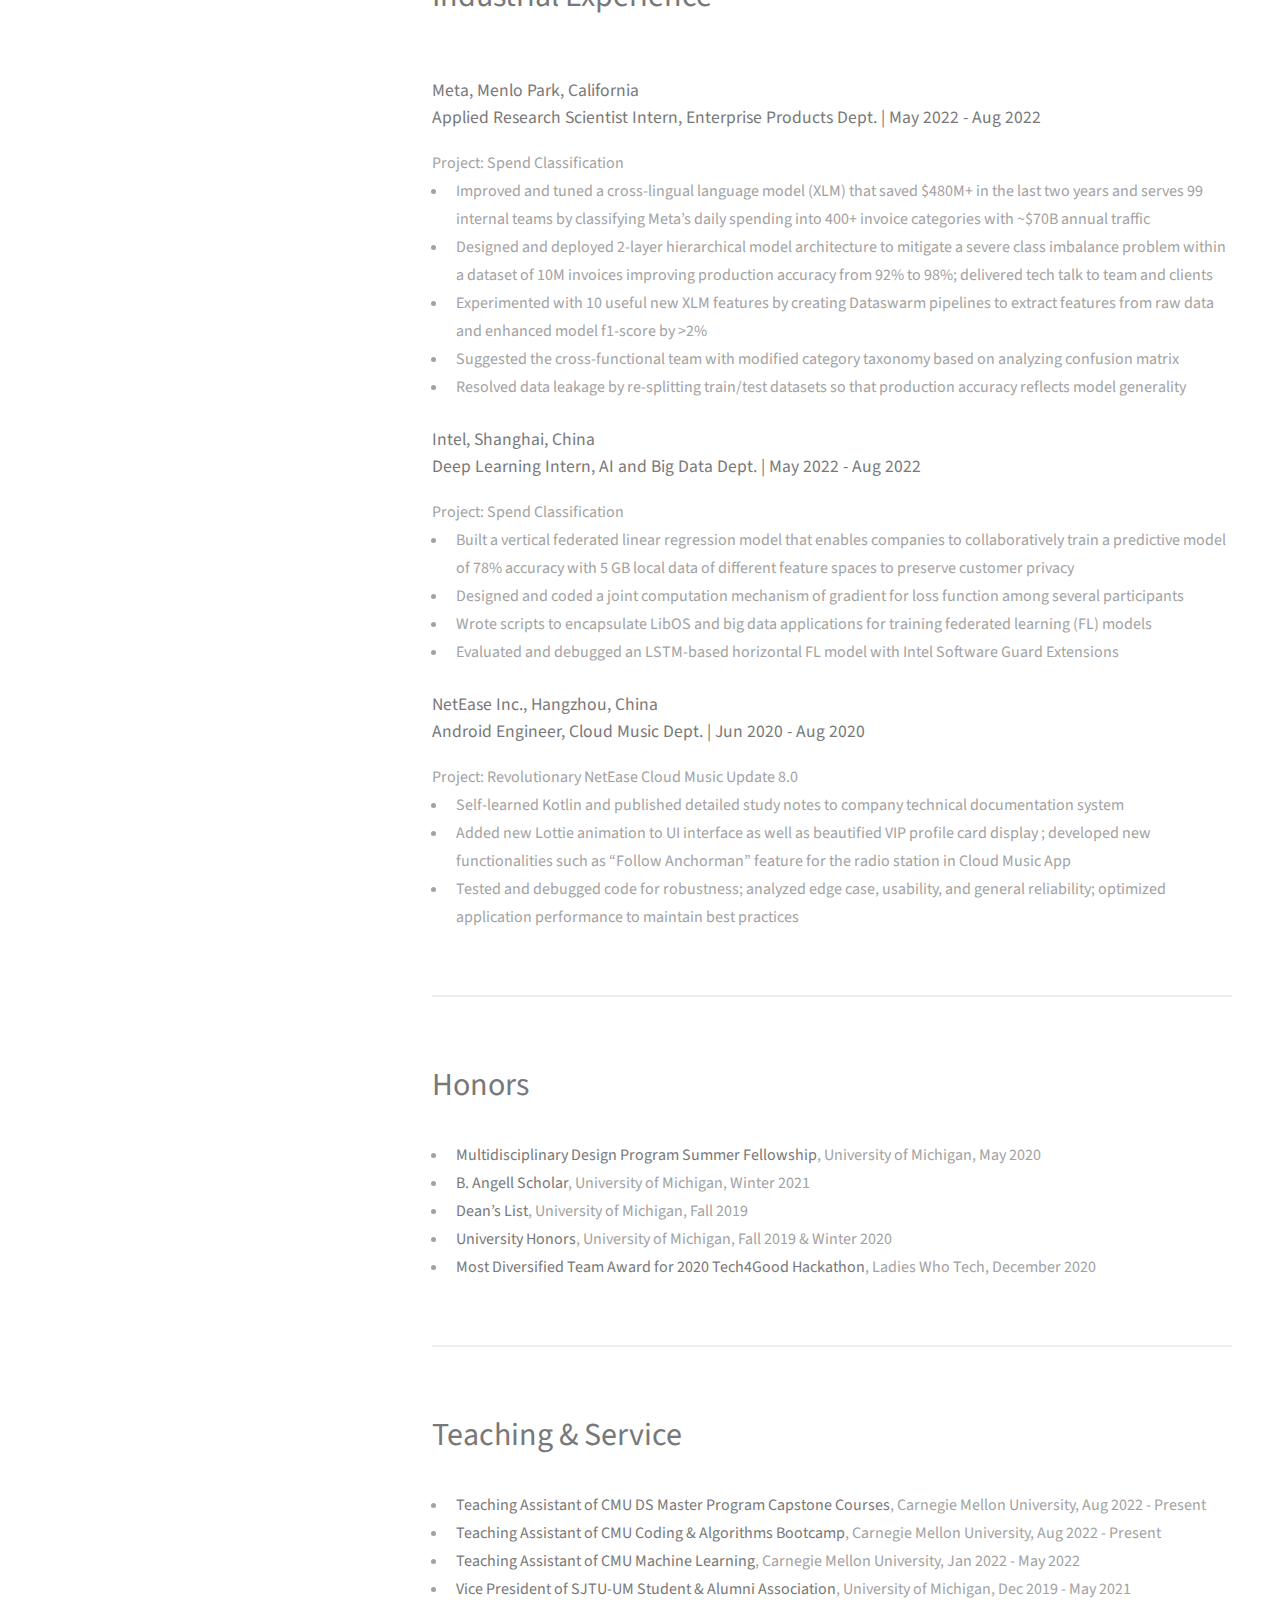
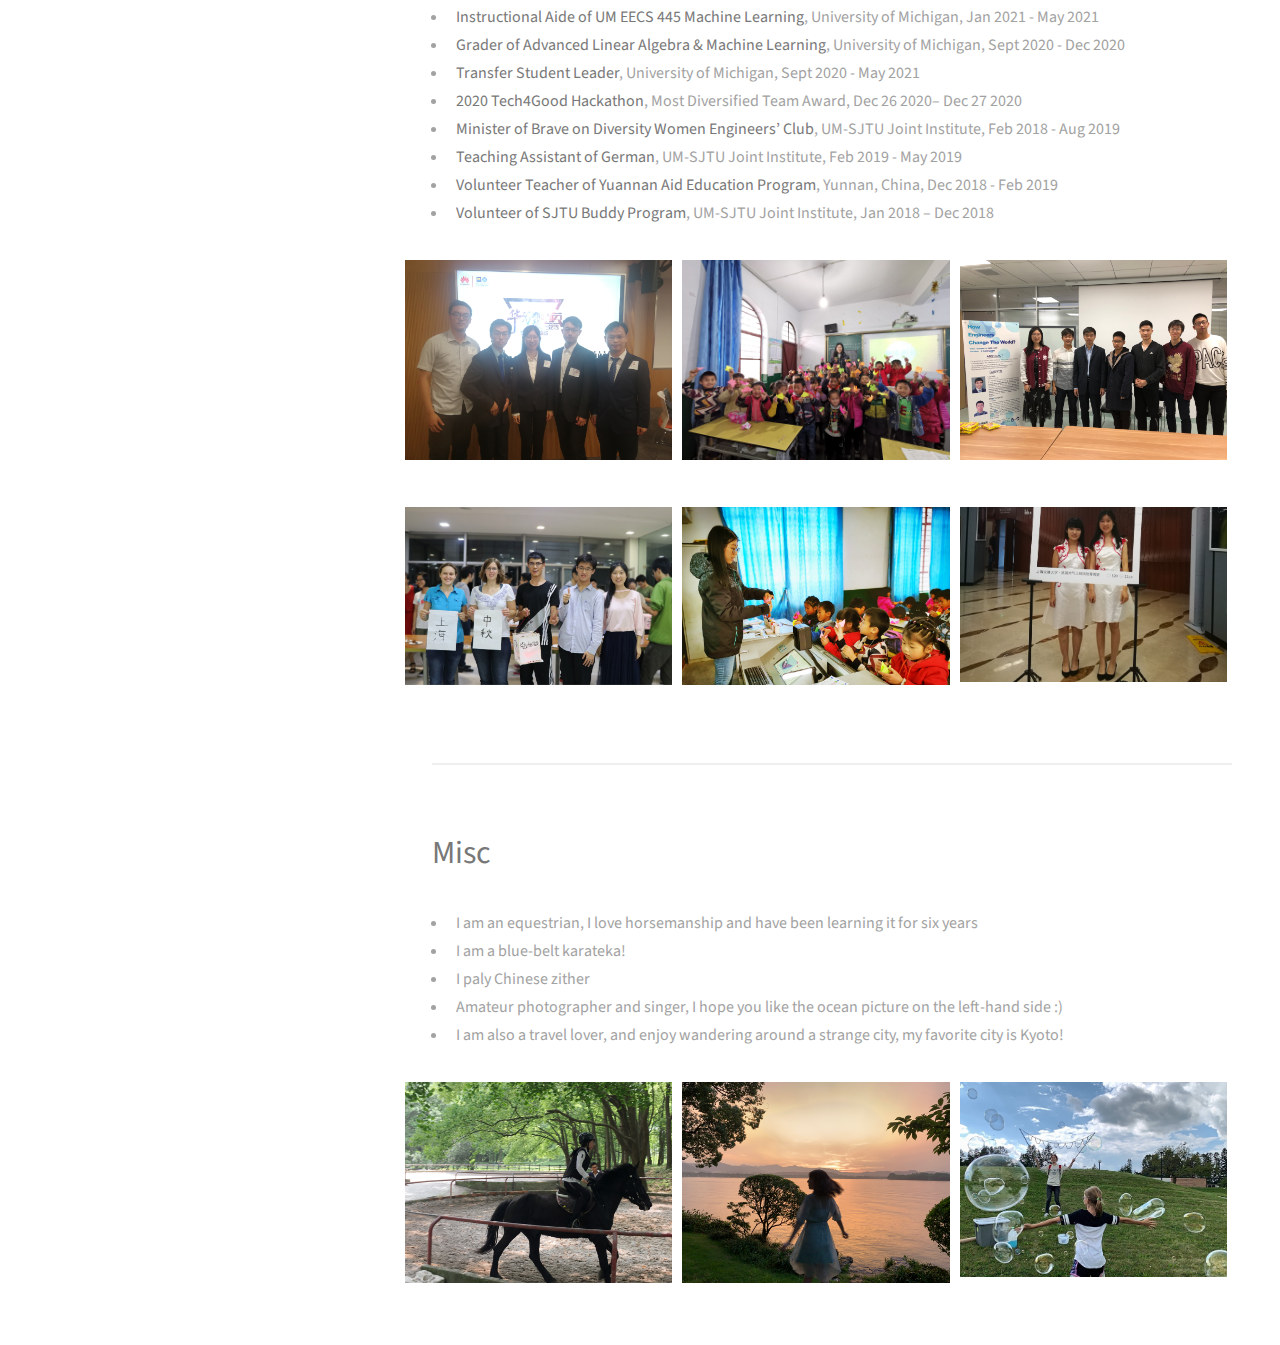
==== commit b7339b32: "changed teaching" ====
--- a/index.html
+++ b/index.html
@@ -31,6 +31,7 @@
                 <li><a href="#edu">Education</a></li>
                 <li><a href="#pub">Publications</a></li>
                 <li><a href="#two">Projects</a></li>
+                <li><a href="#intern">Industrial Experience</a></li>
                 <li><a href="#honors">Honors</a></li>
                 <li><a href="#positions">Teaching & Service</a></li>
                 <li><a href="#misc">Misc</a></li>
@@ -588,7 +589,7 @@
             <h2>Teaching & Service<br/></h2>
         </header>
         <ul>
-            <li><b>Teaching Assistant of CMU Data Science Master Program Capstone courses</b>, Carnegie Mellon University, Aug 2022 - Present
+            <li><b>Teaching Assistant of CMU DS Master Program Capstone Courses</b>, Carnegie Mellon University, Aug 2022 - Present
             </li>
             <li><b>Teaching Assistant of CMU Coding & Algorithms Bootcamp</b>, Carnegie Mellon University, Aug 2022 - Present
             </li>
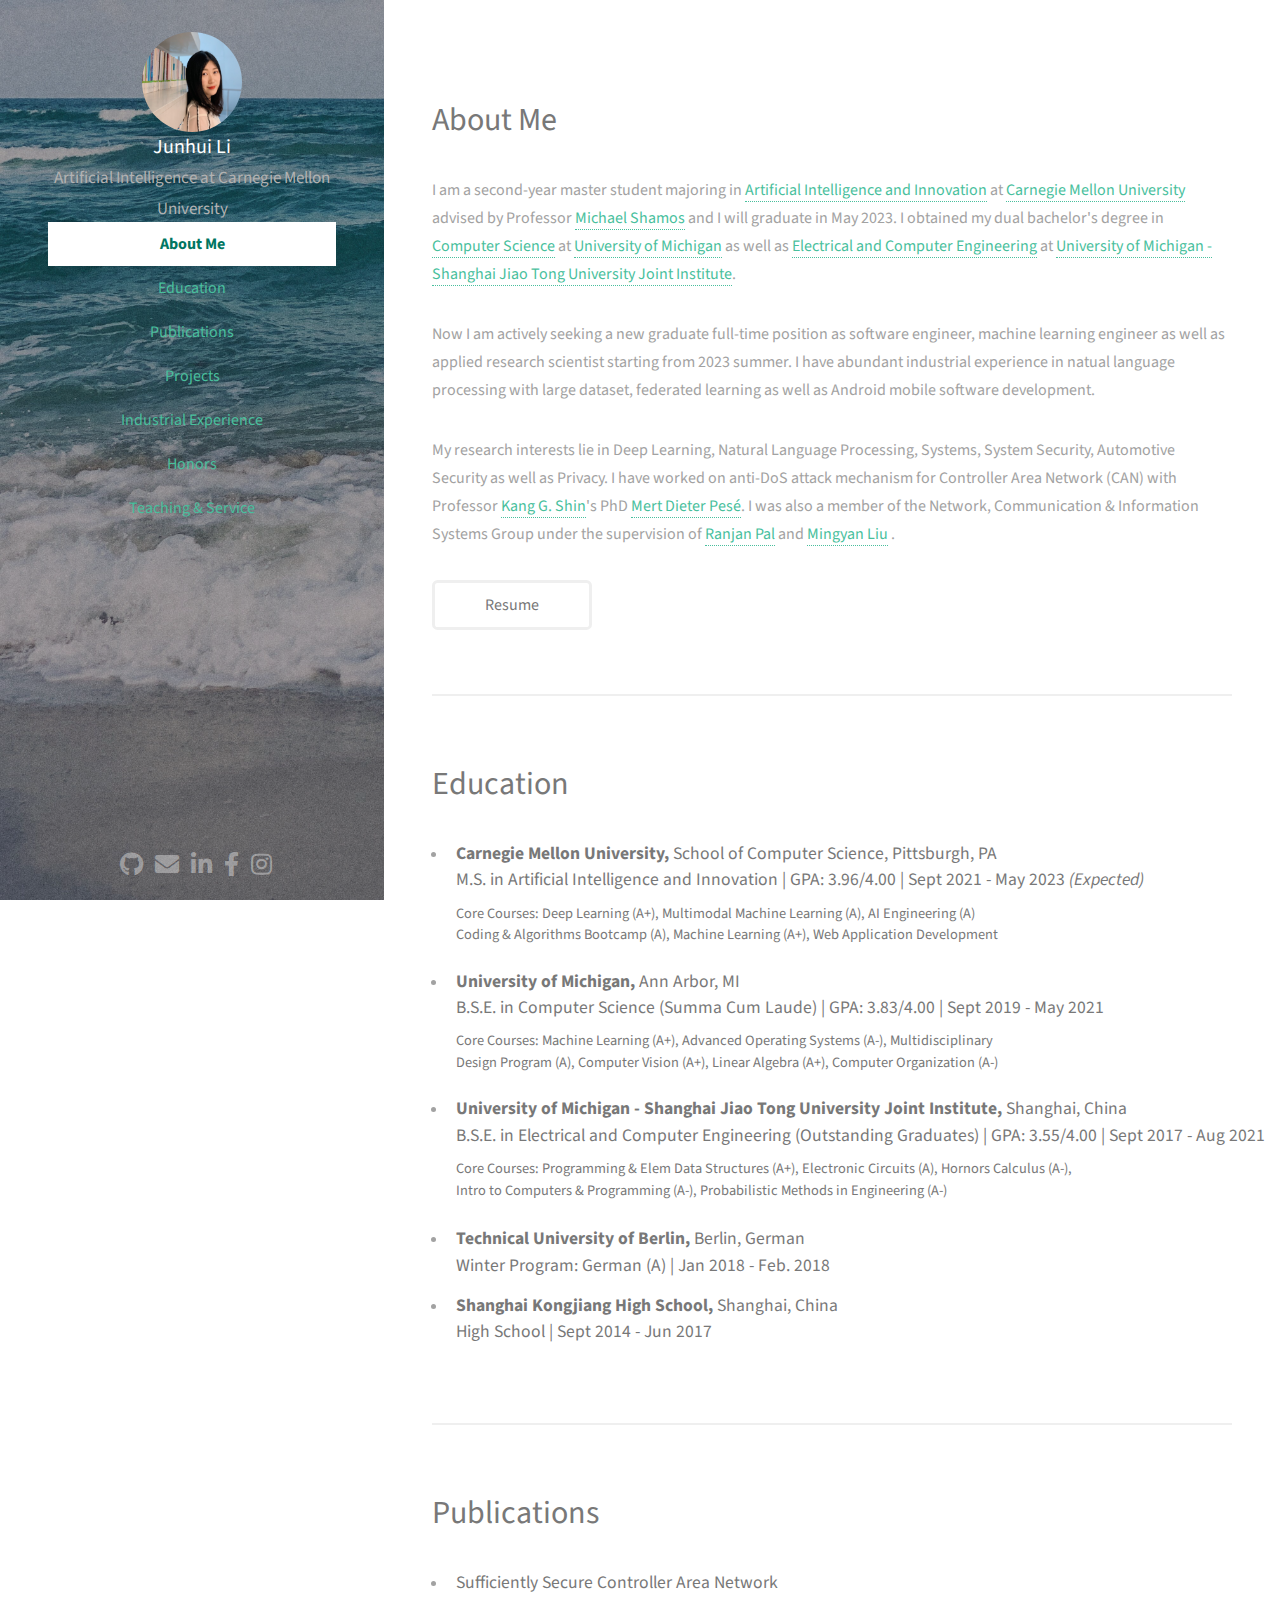
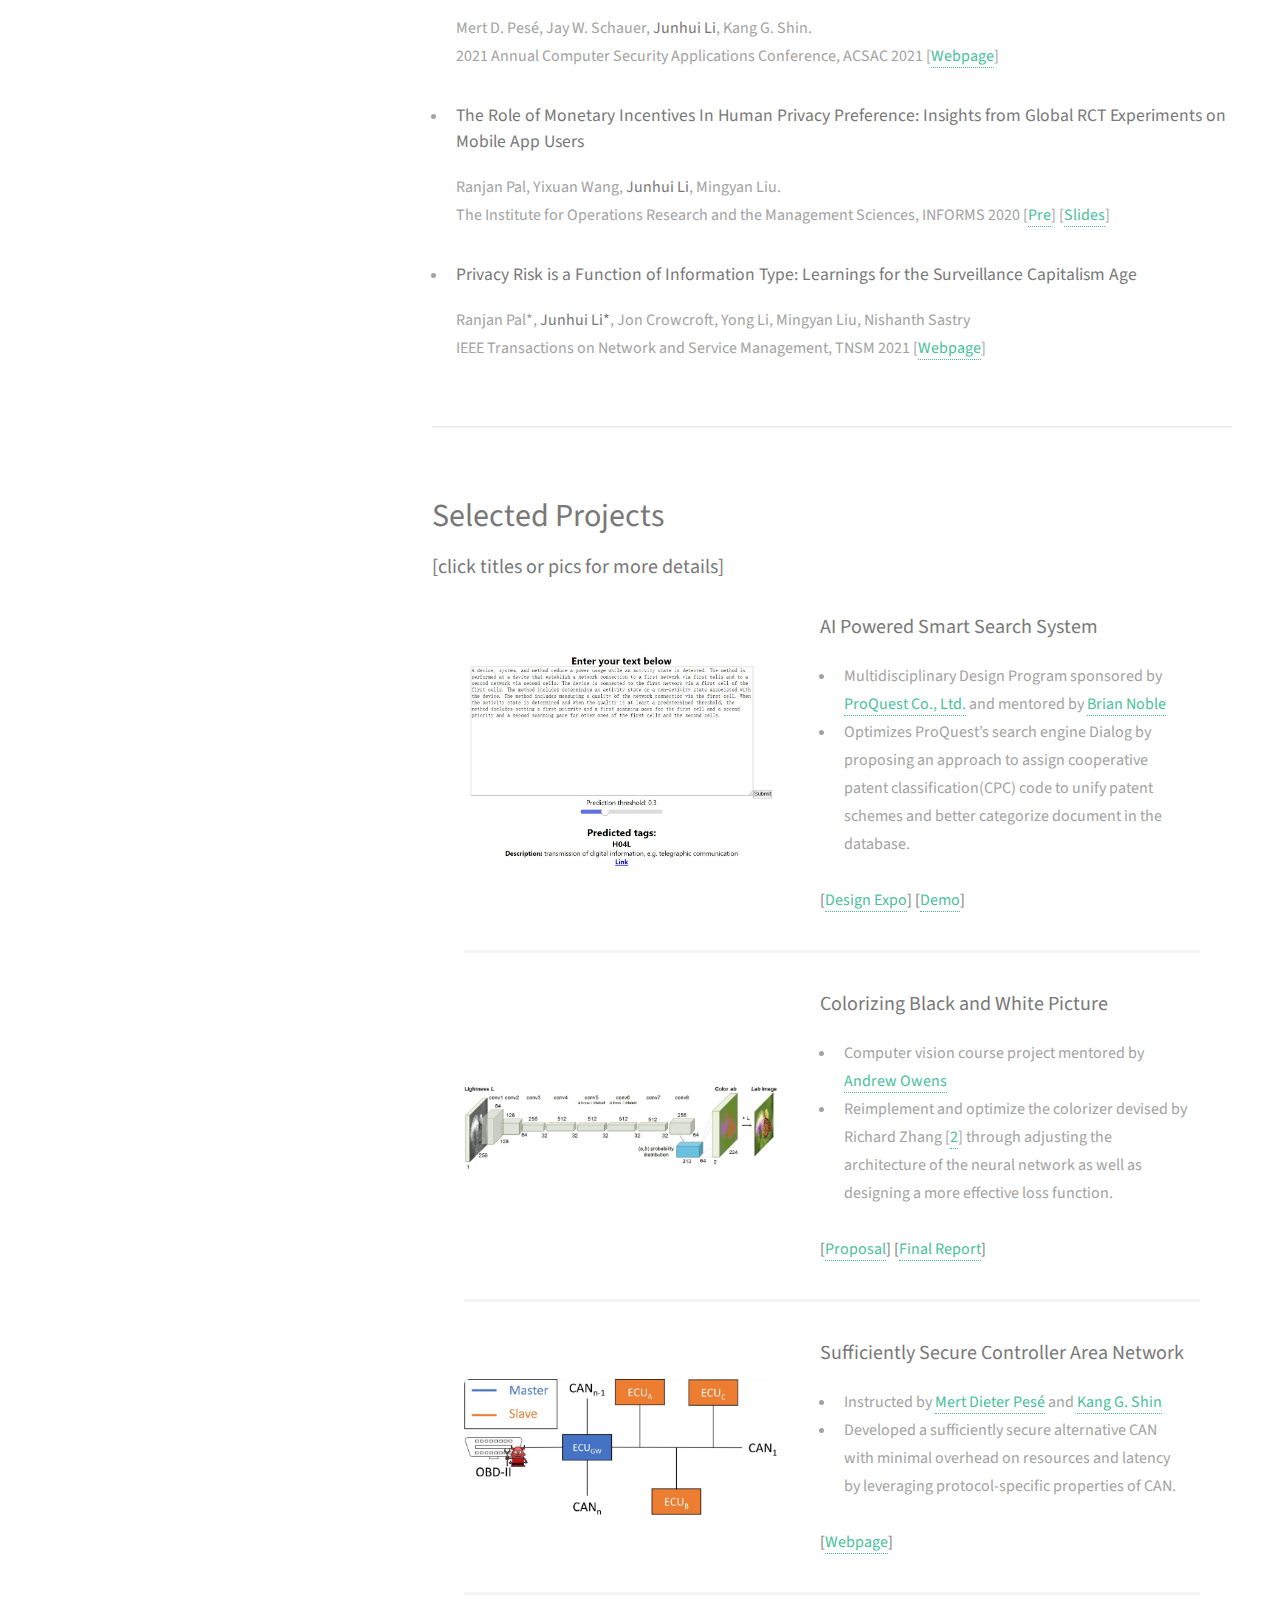
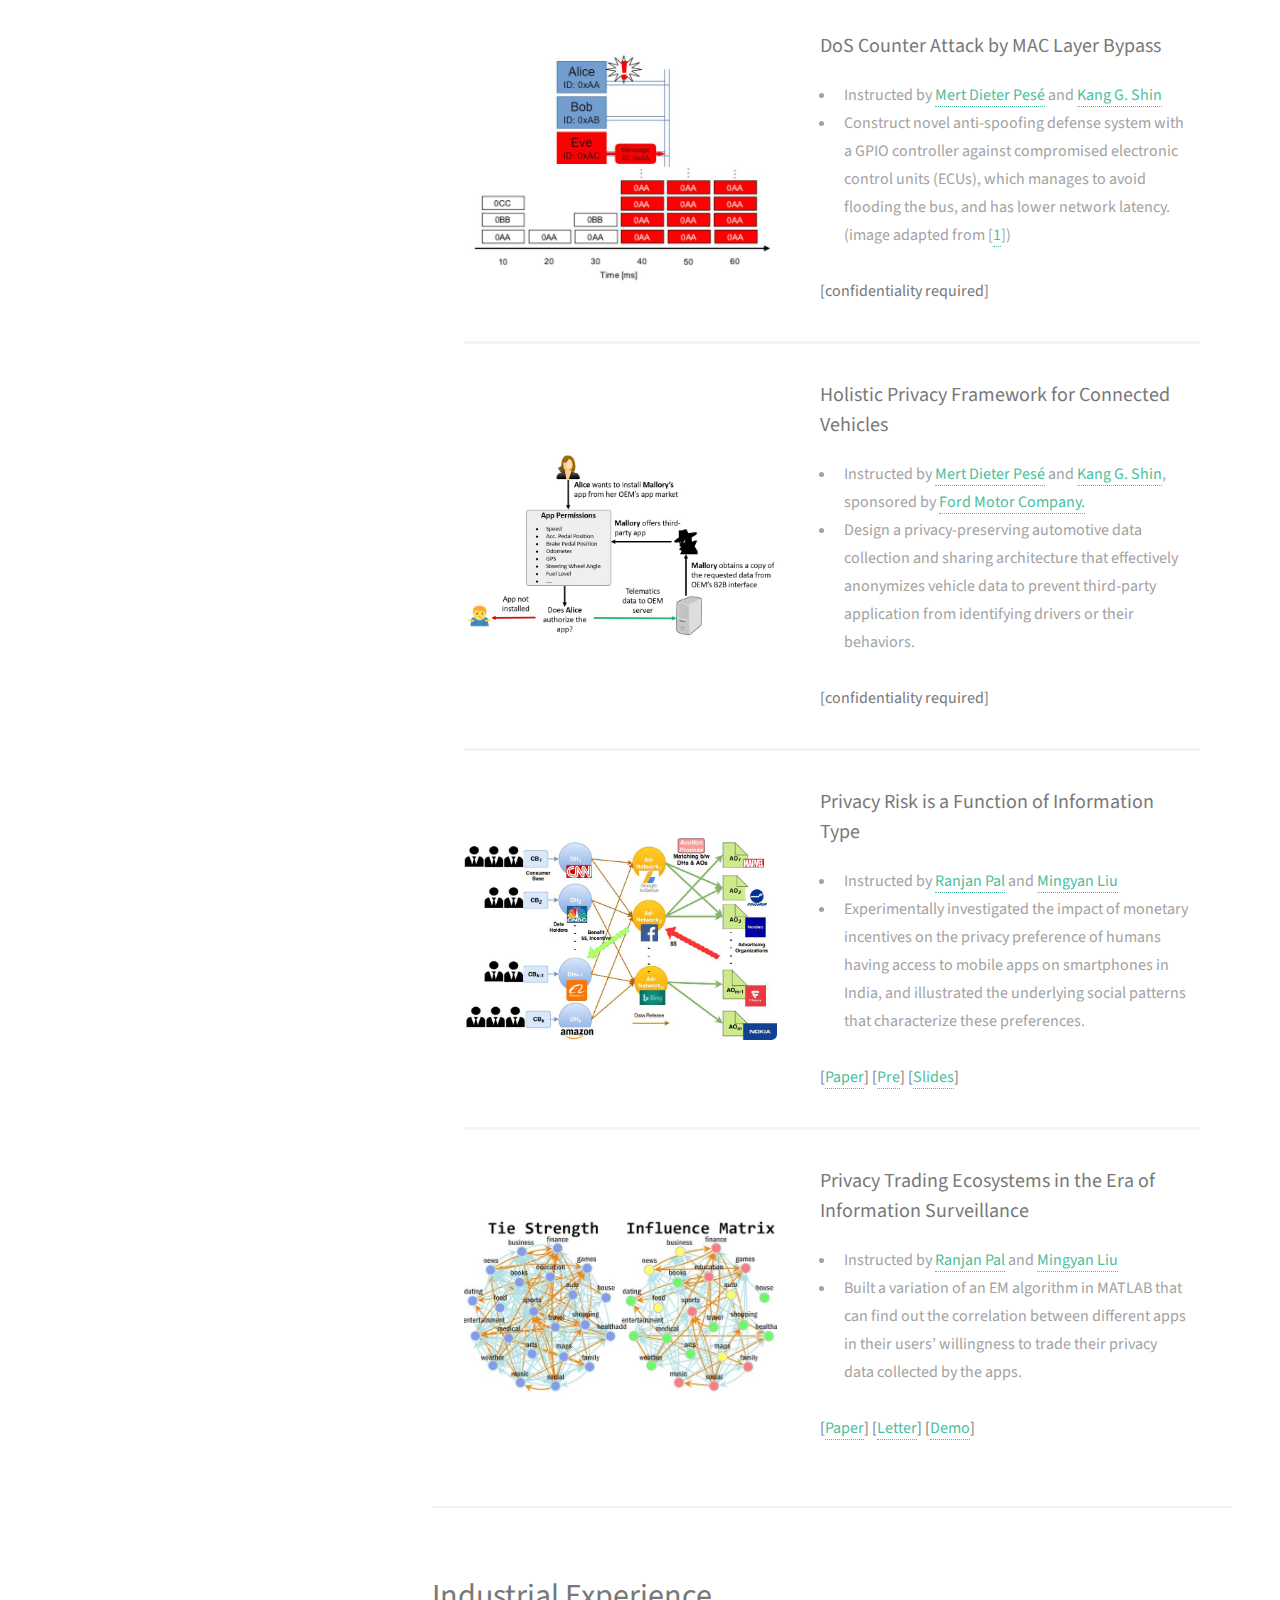
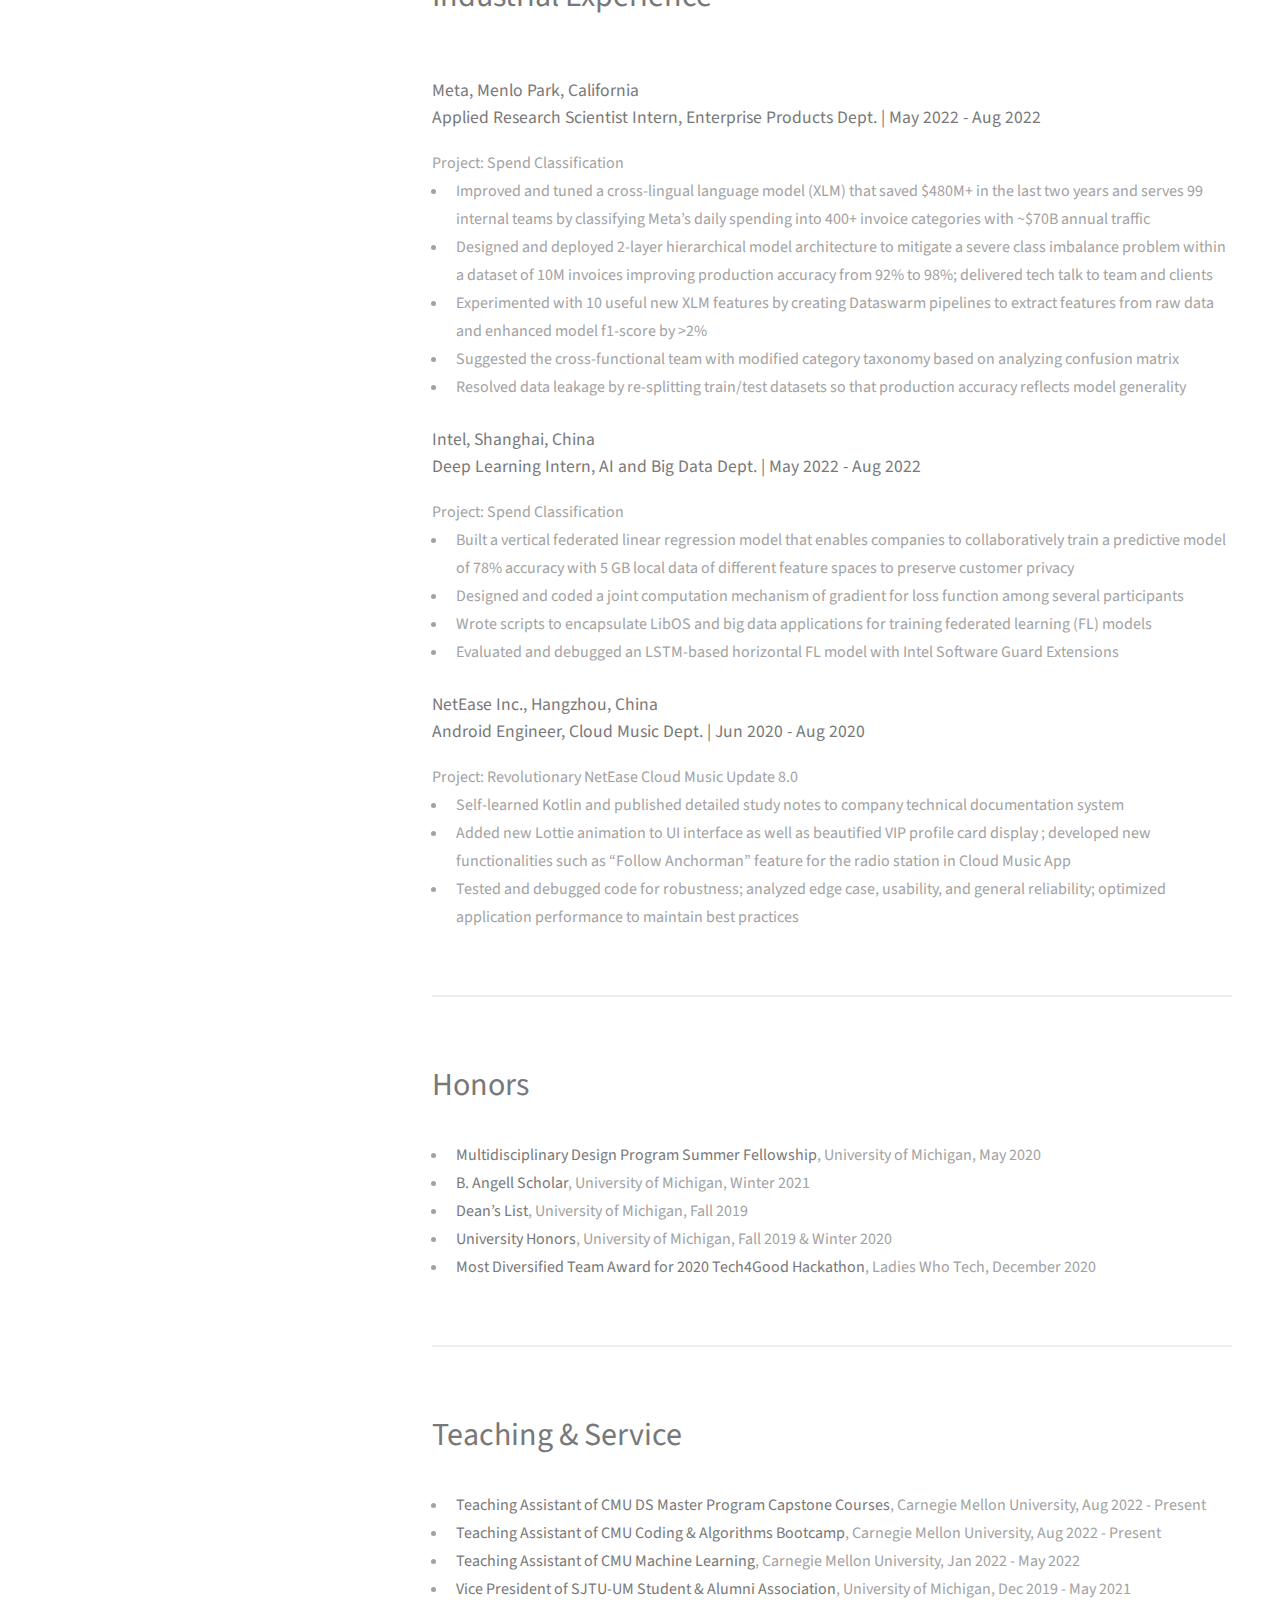
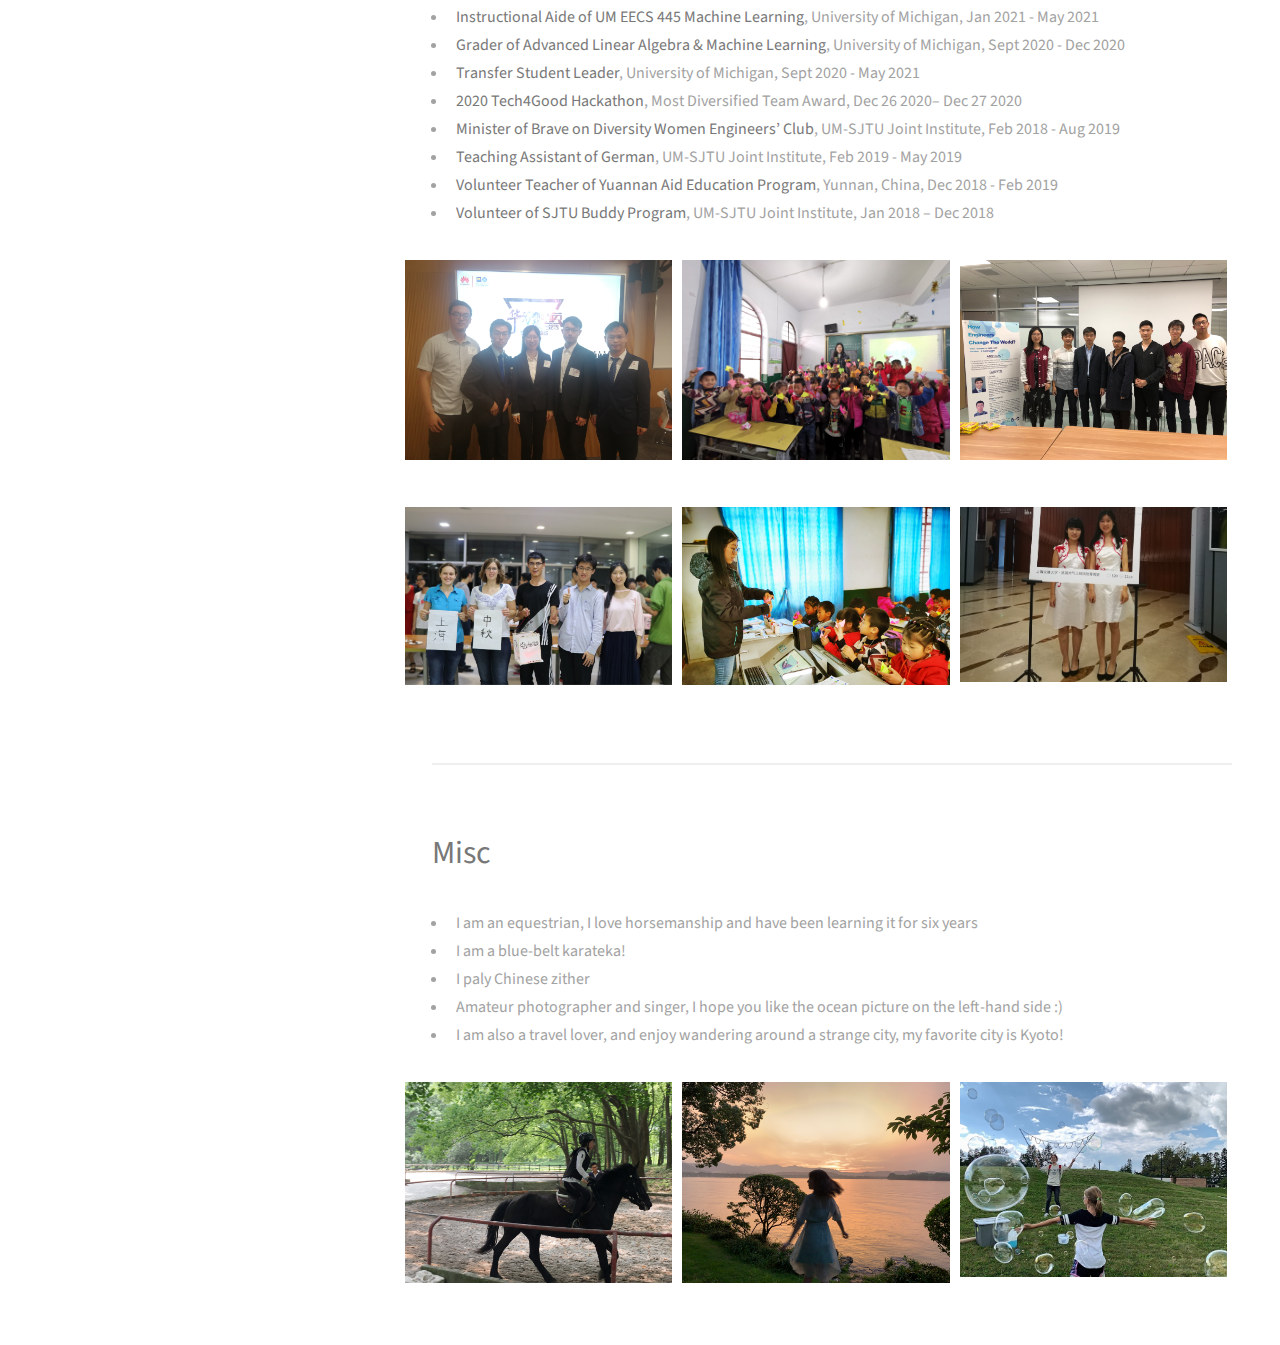
==== commit b5de18f8: "changed bar" ====
--- a/index.html
+++ b/index.html
@@ -34,7 +34,7 @@
                 <li><a href="#intern">Industrial Experience</a></li>
                 <li><a href="#honors">Honors</a></li>
                 <li><a href="#positions">Teaching & Service</a></li>
-                <li><a href="#misc">Misc</a></li>
+<!--                <li><a href="#misc">Misc</a></li>-->
                 <!--                <li><a href=""></a></li>-->
             </ul>
         </nav>
